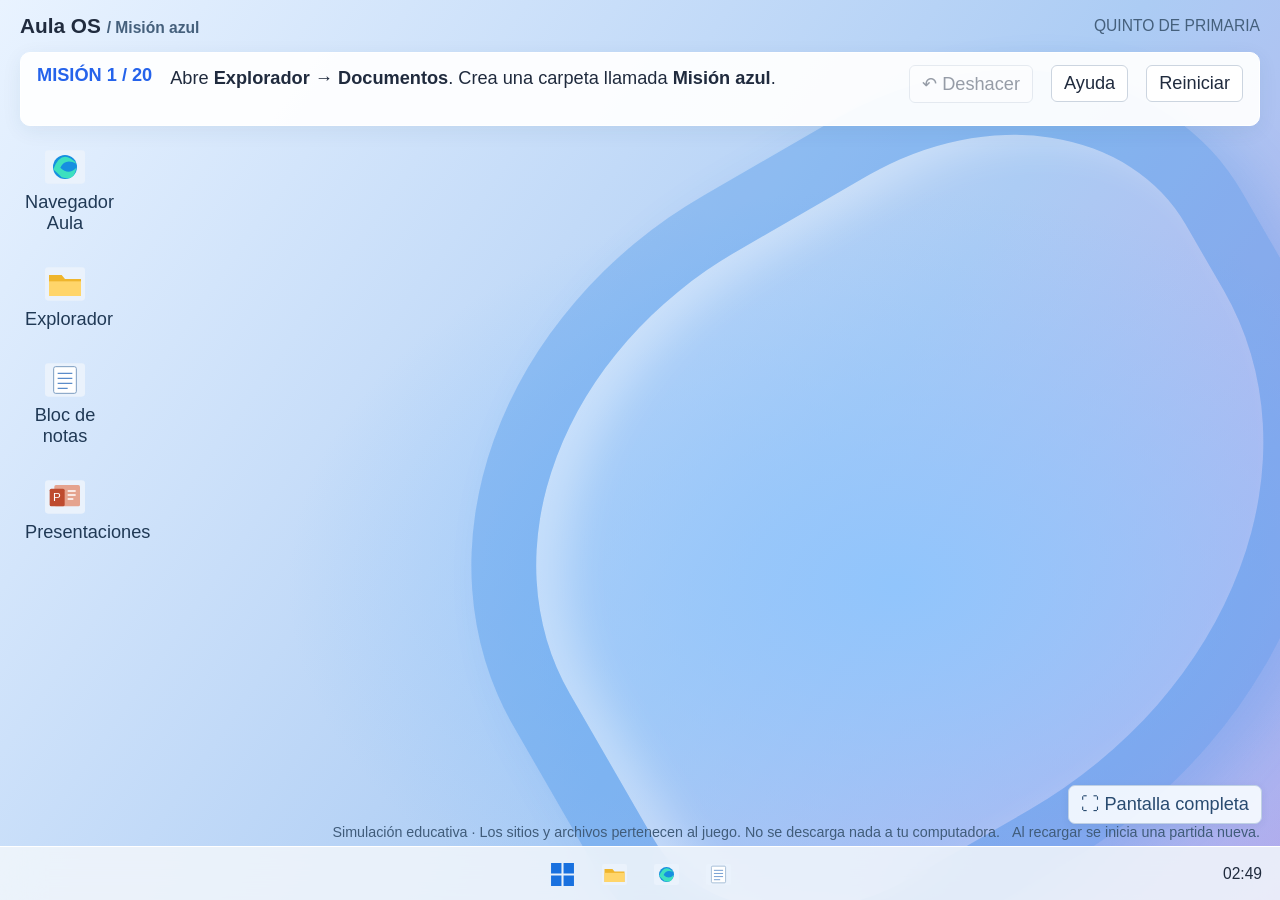
==== index.html @ b6a6a711 "Crear OS5 Misión azul para quinto de primaria" ====
<!doctype html><html lang="es"><meta charset="utf-8"><meta name="viewport" content="width=device-width,initial-scale=1"><title>OS5</title><style>
:root{font-family:Segoe UI,Arial,sans-serif;color:#202b3e;font-size:18.2px}*{box-sizing:border-box}body{margin:0;background:#dfeafb;overflow:hidden}button,input,textarea{font:inherit}button{cursor:pointer;color:inherit;border:1px solid #ccd5e0;border-radius:6px;background:#fff;padding:7px 12px}button:hover{background:#e8f1ff}button:focus-visible,input:focus-visible{outline:2px solid #2563eb}button:disabled{opacity:.45;cursor:default}#wallpaper{position:fixed;inset:0;background:radial-gradient(ellipse at 70% 65%,#91c5fc 0,transparent 48%),linear-gradient(125deg,#e9f3ff,#acccf4 60%,#b4a9eb)}#wallpaper:after{content:'';position:absolute;width:60vw;height:70vh;left:36%;top:15%;border-radius:48% 35% 55% 30%;border:65px solid #1676df44;transform:rotate(-30deg);box-shadow:inset 24px 20px 40px #fff5,20px 25px 50px #317fe033}header{position:fixed;left:20px;top:14px;right:20px;display:flex;align-items:center;justify-content:space-between;z-index:2}header strong{font-size:20.8px}header span{font-size:15.6px;color:#45607c}#mission{position:fixed;top:52px;left:20px;right:20px;background:#fffffff0;border:1px solid #ffffff;border-radius:10px;padding:12px 16px;z-index:10002;box-shadow:0 5px 20px #23426a12;display:flex;gap:18px;align-items:center;min-height:74px}#mission .badge{white-space:nowrap;color:#2563eb;font-weight:700}#instruction{flex:1;line-height:1.5}#mission small{display:block;color:#61748c}#desktop{position:fixed;inset:146px 20px 78px;display:flex;flex-direction:column;gap:12px;align-items:start}.shortcut{width:90px;border:1px solid transparent;background:transparent;text-align:center;padding:8px 4px;color:#203955}.shortcut:hover,.shortcut.sel{background:#ffffff70;border-color:#fff}.shortcut svg{display:block;width:40px;height:40px;margin:0 auto 5px}.window{position:absolute;background:#f6f8fc;border:1px solid #fff9;border-radius:10px;box-shadow:0 16px 60px #18375b44;overflow:hidden;min-width:340px;display:flex;flex-direction:column}.titlebar{height:40px;display:flex;align-items:center;padding-left:14px;background:#eef3fa;user-select:none;cursor:move;touch-action:none}.titlebar strong{flex:1;font-size:16.9px;font-weight:600}.titlebar button{border:0;background:transparent;border-radius:0;height:40px;min-width:42px;padding:0}.titlebar button.close:hover{background:#dc3545;color:white}.content{padding:14px;overflow:auto;flex:1;min-height:0}.toolbar{display:flex;align-items:center;gap:6px;flex-wrap:wrap;padding:9px 12px;border-bottom:1px solid #dce3ed;background:#fff}.path{flex:1;min-width:180px;background:#f6f8fb;border:1px solid #dbe2ed;border-radius:5px;padding:7px;color:#627087}.files{display:grid;grid-template-columns:repeat(auto-fill,minmax(100px,1fr));gap:9px}.file{border:1px solid transparent;background:transparent;text-align:center;min-height:105px;word-break:break-word;font-size:15.6px;padding:8px}.file svg{width:58px;height:58px;display:block;margin:auto auto 6px}.file.sel{background:#dcecff;border-color:#90bdf4}.file.cut{opacity:.5}.empty{color:#748299;margin:30px;text-align:center}.browserline{display:flex;gap:6px;padding:9px;background:white}.browserline input{flex:1;min-width:100px;border:1px solid #ccd8e6;border-radius:20px;padding:8px 14px}.sitehead{border-bottom:1px solid #dce3ed;padding-bottom:15px;margin-bottom:14px}.sitehead h2{margin:2px 0 5px;font-size:28.6px}.sitehead p{margin:0 0 12px;color:#62718a}.search{display:flex;gap:8px}.search input{flex:1;min-width:60px;padding:8px;border:1px solid #ccd8e6;border-radius:6px}.gallery{display:grid;grid-template-columns:repeat(auto-fill,minmax(145px,1fr));gap:12px}.card{background:white;border:1px solid #dde5ee;border-radius:8px;padding:10px;text-align:center}.card svg{width:100%;height:100px;display:block;background:#edf4fa;border-radius:5px}.card h3{font-size:18.2px;margin:9px 0}.card button{font-size:15.6px;width:100%}.notice{font-size:15.6px;color:#6b7e93;margin:12px 0}.homecards{display:flex;gap:12px;margin:25px 0;flex-wrap:wrap}.homecards button{padding:20px;flex:1;text-align:left;line-height:1.7}.homecards b{display:block;font-size:23.4px;color:#2563eb}#taskbar{position:fixed;bottom:0;height:54px;left:0;right:0;background:#f2f6fbdc;backdrop-filter:blur(20px);border-top:1px solid white;display:flex;justify-content:center;align-items:center;gap:8px;z-index:10003}#taskbar button{background:transparent;border:0;width:44px;height:42px;padding:9px}#taskbar svg{width:25px;height:25px}#taskbar button:hover{background:#fff9}#clock{position:absolute;right:18px;font-size:15.6px;text-align:right}#start{position:fixed;bottom:65px;left:50%;transform:translateX(-50%);width:330px;background:#f5f8fff5;padding:24px;border:1px solid white;border-radius:12px;box-shadow:0 15px 60px #16365b44;z-index:10004}#start button{display:block;width:100%;text-align:left;margin-top:10px}#context{position:fixed;z-index:10008;background:#fcfdfff5;border:1px solid #d5dfeb;box-shadow:0 8px 24px #122b4b33;border-radius:8px;padding:5px;min-width:190px}#context button{display:block;border:0;background:transparent;width:100%;text-align:left}#toast{position:fixed;bottom:70px;right:20px;padding:12px 18px;border-radius:9px;background:#14375a;color:white;z-index:10009;max-width:360px;box-shadow:0 8px 24px #0002}#dialog{position:fixed;inset:0;background:#152c4666;display:grid;place-items:center;z-index:10010}#dialog[hidden], [hidden]{display:none!important}.dialogbox{width:min(420px,90vw);background:#fff;border:1px solid #dde7f1;border-radius:10px;padding:22px}.dialogbox h2{font-size:23.4px;margin-top:0}.dialogbox input{width:100%;padding:10px;margin:8px 0 15px;border:1px solid #becddd;border-radius:5px}.actions{display:flex;justify-content:end;gap:8px}.primary{background:#2563eb;color:white;border-color:#2563eb}textarea{width:100%;height:calc(100% - 70px);min-height:140px;resize:none;border:1px solid #d8e1ed;border-radius:6px;padding:12px;background:white}.note-name{width:210px;padding:7px;border:1px solid #ccd8e6;border-radius:5px}.hint{font-size:15.6px;color:#667c92}.preview svg{width:100%;height:250px}footer{position:fixed;bottom:60px;right:20px;font-size:14.3px;color:#405c7a}#mouse{position:fixed;pointer-events:none;z-index:20000;display:none;width:40px;filter:drop-shadow(1px 2px 2px #0005)}body.guide,body.guide *{cursor:none!important}@media(max-width:650px){header span{display:none}#mission{left:8px;right:8px;top:43px;gap:8px;padding:9px;font-size:15.6px}.window{max-width:calc(100vw - 16px)!important;left:8px!important}#desktop{top:155px}#clock{display:none}footer{font-size:13px;right:8px}}

.save-dialog{width:min(680px,94vw);background:#f6f8fc;border:1px solid #e4ebf3;border-radius:10px;box-shadow:0 22px 80px #142b4d66;overflow:hidden}
.save-title{padding:14px 18px;background:#edf2f9;font-weight:600}
.save-main{display:flex;height:min(280px,40vh)}.save-main aside{width:130px;background:#edf2f8;padding:12px;border-right:1px solid #dce4ee}.save-main aside button{border:0;background:transparent;text-align:left;width:100%}
.save-list{flex:1;overflow:auto;align-content:start;padding:14px;background:#fff;grid-template-columns:repeat(auto-fill,minmax(100px,1fr))}
.save-bottom{padding:14px 18px;border-top:1px solid #dce4ee}.save-bottom label{display:flex;align-items:center;gap:14px}.save-name{flex:1;min-width:60px;padding:8px;border:1px solid #b9cadc;border-radius:5px}
#toast{display:flex;align-items:center;gap:10px}.toast-icon{display:inline-flex;flex-shrink:0}.toast-icon svg{width:28px;height:28px}

#start{width:min(530px,94vw);padding:24px 26px 0;background:#f3f7fff2;backdrop-filter:blur(24px);max-height:calc(100vh - 210px);overflow:auto}
.start-brand{display:flex;align-items:center;gap:12px;margin-bottom:22px}.start-logo{display:flex;width:32px;height:32px}.start-logo svg{width:100%;height:100%}.start-brand strong{display:block;font-size:23.4px}.start-brand div>span{font-size:15.6px;color:#687e96}
#start h3{font-size:16.9px;margin:18px 0 10px;font-weight:600}#start h3>span{font-size:14.3px;font-weight:400;color:#74869b;margin-left:10px}
.start-grid{display:grid;grid-template-columns:repeat(4,1fr);gap:5px}
#start .start-grid button{display:flex;flex-direction:column;align-items:center;justify-content:start;gap:8px;margin:0;padding:12px 4px;min-height:87px;border:1px solid transparent;background:transparent;text-align:center;font-size:15.6px;line-height:1.3}
#start .start-grid button:hover{background:#ffffffa0;border-color:#e0e9f6}#start .start-grid svg{width:35px;height:35px;flex-shrink:0}
#startRecent{display:grid;grid-template-columns:1fr 1fr;gap:5px;min-height:60px}#start #startRecent button{display:flex;align-items:center;gap:9px;background:transparent;border:0;margin:0;padding:9px;text-align:left;font-size:15.6px;overflow:hidden}#startRecent svg{width:28px;height:28px;flex-shrink:0}#startRecent span{overflow:hidden;text-overflow:ellipsis;white-space:nowrap}#startRecent p{font-size:15.6px;color:#74869b;grid-column:1/-1;margin:8px 0 16px}
.start-bottom{display:flex;align-items:center;gap:10px;background:#e5edf8b0;margin:18px -26px 0;padding:14px 26px;border-top:1px solid #dbe4f0;font-size:15.6px}.start-avatar{display:grid;place-items:center;width:30px;height:30px;background:#c6daf7;color:#255ba3;border-radius:50%;font-weight:600}#start .start-bottom button{margin:0 0 0 auto;width:34px;height:34px;padding:7px;background:transparent;border:0}#startRestart svg{width:20px;height:20px}
@media(max-width:450px){.start-grid{grid-template-columns:repeat(3,1fr)}}

.ppt-body{padding:0!important;display:flex;flex-direction:column;background:#e9edf3}.ppt-ribbon{display:flex;flex-wrap:wrap;align-items:center;gap:6px;padding:9px 12px;background:#fff;border-top:3px solid #be4b2f;border-bottom:1px solid #d4dce7}.ppt-ribbon b{color:#b34e36;margin-right:10px;font-size:16.9px}.ppt-ribbon button{font-size:15.6px;padding:6px 8px}.ppt-ribbon label{display:flex;align-items:center;gap:4px;font-size:15.6px}.ppt-ribbon input{width:30px;height:25px;border:0;padding:0}.ppt-layout{display:flex;flex:1;min-height:0}.ppt-thumbs{width:135px;flex-shrink:0;border-right:1px solid #cad4e0;padding:10px;overflow:auto}.ppt-thumb{display:flex;align-items:center;gap:5px;width:100%;border:1px solid transparent;background:transparent;padding:4px;margin-bottom:9px;font-size:14.3px}.ppt-thumb.active{border-color:#c45a41;background:#fff5f1}.ppt-thumb>div{width:90px;aspect-ratio:16/9;background:white;border:1px solid #cad4e0;overflow:hidden;padding:5px;text-align:left}.ppt-thumb strong{display:block;font-size:9.1px;overflow:hidden;white-space:nowrap}.ppt-thumb svg{width:23px;height:20px}.ppt-work{flex:1;min-width:0;overflow:auto;padding:18px;display:flex;flex-direction:column;align-items:center;justify-content:center}.ppt-slide{width:100%;max-width:690px;aspect-ratio:16/9;position:relative;flex-shrink:0;box-shadow:0 3px 12px #20334726;overflow:hidden}.ppt-title{position:absolute;left:6%;top:7%;width:88%;height:19%;font-size:clamp(19.5px,2.6vw,36.4px);font-weight:600;border:1px dashed #b3becc;background:transparent;padding:4px;color:#23324b}.ppt-text{position:absolute;left:6%;top:31%;width:42%;height:55%;min-height:0;font-size:20.8px;border:1px dashed #b3becc;background:transparent;padding:6px;border-radius:0}.ppt-images{position:absolute;inset:0;pointer-events:none}.ppt-picture{position:absolute;pointer-events:auto;cursor:move;touch-action:none;border:2px solid transparent}.ppt-picture.picked{border:2px solid #bd553c}.ppt-picture svg{width:100%;height:auto;display:block;pointer-events:none}.ppt-image-tools{display:flex;flex-wrap:wrap;gap:10px;align-items:center;font-size:15.6px;padding-top:12px}.ppt-image-tools label{display:flex;align-items:center;gap:5px}.ppt-image-tools button{font-size:15.6px}.ppt-status{padding:6px 12px;font-size:14.3px;background:#f7f9fc;color:#657b94;border-top:1px solid #d4dce7}.ppt-player{position:fixed;inset:0;background:#101827;z-index:30000;display:flex;flex-direction:column;align-items:center;justify-content:center;padding:25px}.ppt-player-stage{width:min(1100px,95vw);aspect-ratio:16/9;max-height:85vh;position:relative;overflow:hidden;background:white}.ppt-player-stage h2{position:absolute;left:6%;top:7%;width:88%;margin:0;font-size:clamp(26px,3.9vw,57.2px);white-space:pre-wrap}.ppt-player-stage>p{position:absolute;left:6%;top:31%;width:42%;margin:0;font-size:clamp(19.5px,2.6vw,33.8px);white-space:pre-wrap}.ppt-show-image{position:absolute}.ppt-show-image svg{width:100%;height:auto}.ppt-player-controls{display:flex;gap:15px;align-items:center;color:white;margin-top:14px;font-size:16.9px}

.ppt-tabs{display:flex;gap:22px;padding:10px 16px 0;background:#fff;border-top:3px solid #be4b2f;font-size:15.6px;flex-shrink:0}.ppt-tabs span,.ppt-tabs strong{padding:0 0 8px}.ppt-tabs strong{color:#b34e36;border-bottom:3px solid #b34e36}.ppt-ribbon{border-top:0!important}.ppt-ribbon .ppt-new{display:flex;align-items:center;gap:8px;padding:7px 10px;background:#fff8f4;border-color:#e2c6bb}.ppt-new svg{width:34px;height:30px;flex-shrink:0}.ppt-new span{max-width:85px;text-align:left}.ppt-thumbs{cursor:default}
.ppt-tabs button{border:0;border-radius:0;background:transparent;padding:0 0 8px;font-size:15.6px}.ppt-tabs button.active{color:#b34e36;border-bottom:3px solid #b34e36}#sessionStatus{margin-left:8px}
#mission{max-height:28vh;overflow:auto;align-items:start}.titlebar{flex-shrink:0}.window{min-width:min(340px,calc(100vw - 20px))}#desktop{top:var(--workspace-top,150px)}@media(max-width:650px){.window{left:10px!important}}
</style><body><div id="wallpaper"></div><header><strong>Aula OS <span> / Misión azul</span></strong><span>QUINTO DE PRIMARIA</span></header><section id="mission" aria-live="polite"><span class="badge" id="level"></span><div id="instruction"></div><button id="undo" title="Deshacer · Ctrl/Cmd + Z" disabled>↶ Deshacer</button><button id="help">Ayuda</button><button id="reset">Reiniciar</button></section><main id="desktop"></main><div id="windows"></div><section id="start" hidden aria-label="Menú Inicio"><div class="start-brand"><span class="start-logo"></span><div><strong>Aula OS</strong><span>Tu espacio de trabajo</span></div></div><h3>Anclado</h3><div class="start-grid"><button data-app="browser" data-icon="browser"><span>Navegador Aula</span></button><button data-app="files" data-icon="folder"><span>Explorador</span></button><button data-app="note" data-icon="note"><span>Bloc de notas</span></button><button data-app="slides" data-icon="slides"><span>Presentaciones</span></button><button data-app="docs" data-icon="folder"><span>Documentos</span></button><button data-app="pictures" data-icon="picture"><span>Imágenes</span></button><button data-app="downloads" data-icon="download"><span>Descargas</span></button><button data-app="help" data-icon="help"><span>Ayuda</span></button><button id="guideToggle" data-icon="mouse"><span>Mouse guía: apagado</span></button></div><h3>Recomendados <span>Archivos recientes</span></h3><div id="startRecent"></div><div class="start-bottom"><span class="start-avatar" aria-hidden="true">A</span><span>Estudiante</span><button id="startRestart" aria-label="Reiniciar práctica" title="Reiniciar práctica"><svg viewBox="0 0 24 24" fill="none"><path d="M12 3v9M7 6a8 8 0 1 0 10 0" stroke="currentColor" stroke-width="2" stroke-linecap="round"/></svg></button></div></section><nav id="taskbar" aria-label="Barra de tareas"></nav><div id="context" hidden></div><div id="toast" role="status" hidden></div><div id="dialog" hidden></div><footer>Simulación educativa · Los sitios y archivos pertenecen al juego. No se descarga nada a tu computadora. <span id="sessionStatus">Al recargar se inicia una partida nueva.</span></footer><div id="mouse" aria-hidden="true"></div>
<script>
'use strict';
const $=s=>document.querySelector(s), svg=(body,bg='#eaf2fc')=>`<svg viewBox="0 0 120 100" xmlns="http://www.w3.org/2000/svg"><rect width="120" height="100" rx="10" fill="${bg}"/>${body}</svg>`;
const icons={folder:svg('<path d="M12 23h38l10 12h48v51H12Z" fill="#efb52c"/><path d="M12 42h96v44H12Z" fill="#ffd56a"/>'),browser:svg('<circle cx="60" cy="50" r="36" fill="#168fe0"/><path d="M25 57q25-65 70-17-35-18-49 12 25 24 48 0-5 42-44 29Z" fill="#3de0bf"/>'),note:svg('<rect x="26" y="10" width="68" height="80" rx="6" fill="#fff" stroke="#7c9dc1" stroke-width="3"/><path d="M38 30h44M38 45h44M38 60h44M38 75h30" stroke="#5b8cca" stroke-width="4"/>'),start:'<svg viewBox="0 0 24 24"><path d="M1 1h10v10H1Zm12 0h10v10H13ZM1 13h10v10H1Zm12 0h10v10H13Z" fill="#1971df"/></svg>'};
const art=[
['sol','Sol','naturaleza','<circle cx="60" cy="50" r="24" fill="#ffc928"/><path d="M60 10v10M60 80v10M20 50H10M100 50h10M30 20l8 9M90 20l-8 9M30 80l8-9M90 80l-8-9" stroke="#eea20b" stroke-width="5"/>'],
['gato','Gato','naturaleza','<path d="M30 65V22l25 16h10l25-16v43Q60 97 30 65" fill="#8196aa"/><circle cx="47" cy="55" r="4"/><circle cx="74" cy="55" r="4"/><path d="m57 68 5 5 5-5" fill="#f5b4ba"/>'],
['casa','Casa','naturaleza','<path d="M25 44h70v45H25Z" fill="#f8d69b"/><path d="m15 45 45-32 45 32" fill="#ca6557"/><path d="M51 89V59h20v30" fill="#6089a8"/>'],
['flor','Flor','naturaleza','<path d="M60 90V50" stroke="#408767" stroke-width="7"/><g fill="#e58fa7"><circle cx="45" cy="35" r="17"/><circle cx="75" cy="35" r="17"/><circle cx="60" cy="22" r="17"/><circle cx="60" cy="48" r="17"/></g><circle cx="60" cy="35" r="13" fill="#ffdc66"/>'],
['pez','Pez','naturaleza','<path d="m80 50 29-25v50Z" fill="#cc7743"/><ellipse cx="51" cy="50" rx="38" ry="25" fill="#f5b36b"/><circle cx="31" cy="44" r="4" fill="#27374e"/>'],
['estrella','Estrella','espacio','<path d="m60 9 14 27 30 5-22 22 5 29-27-14-27 14 5-29-22-22 30-5Z" fill="#ffd55b" stroke="#caa22c" stroke-width="3"/>'],
['cohete','Cohete','espacio','<path d="m48 71 12 23 12-23" fill="#f0a338"/><path d="M40 70V40Q40 20 60 7q20 13 20 33v30Z" fill="#dbe5f3" stroke="#637b9d" stroke-width="3"/><circle cx="60" cy="39" r="10" fill="#3796d5"/><path d="m40 52-17 30 17-9M80 52l17 30-17-9" fill="#cf655d"/>'],
['planeta','Planeta','espacio','<circle cx="60" cy="50" r="29" fill="#b39ad9"/><ellipse cx="60" cy="50" rx="51" ry="12" fill="none" stroke="#e3b971" stroke-width="8" transform="rotate(-23 60 50)"/>'],
['luna','Luna','espacio','<circle cx="60" cy="50" r="35" fill="#bdc9d8"/><g fill="#91a2b9"><circle cx="43" cy="39" r="9"/><circle cx="72" cy="65" r="11"/><circle cx="76" cy="32" r="6"/></g>'],
['arbol','Árbol','naturaleza','<path d="M54 52h13v42H54Z" fill="#a77c54"/><g fill="#54a17e"><circle cx="60" cy="29" r="23"/><circle cx="40" cy="47" r="22"/><circle cx="80" cy="47" r="22"/></g>']
,
['satelite','Satélite','espacio','<path d="M12 32h27v35H12Zm69 0h27v35H81Z" fill="#4284bd"/><path d="M45 26h30v46H45Z" fill="#bac7da"/><path d="m58 25 18-15M55 74l-8 17" stroke="#536f91" stroke-width="4"/>'],
['astronauta','Astronauta','espacio','<circle cx="60" cy="27" r="21" fill="#e5edf5" stroke="#688bad" stroke-width="3"/><rect x="46" y="18" width="28" height="19" rx="8" fill="#255788"/><path d="M38 50h44v32H38Zm5 32v15m34-15v15M38 55 20 70m62-15 18 15" fill="#e6edf4" stroke="#688bad" stroke-width="9"/>'],
['cometa','Cometa','espacio','<path d="m20 15 72 43-20 25Z" fill="#f5c47d"/><path d="m35 9 58 48-9 13Z" fill="#ef9d67"/><circle cx="86" cy="70" r="19" fill="#8fb6d7"/>'],
['telescopio','Telescopio','espacio','<path d="m20 35 61-22 10 28-61 22Z" fill="#689abf"/><path d="m57 55 0 14-22 25m22-25 22 25" stroke="#506b87" stroke-width="6"/>'],
['galaxia','Galaxia','espacio','<ellipse cx="60" cy="50" rx="48" ry="20" transform="rotate(-25 60 50)" fill="#bcb0df"/><ellipse cx="60" cy="50" rx="35" ry="12" transform="rotate(-25 60 50)" fill="#827abd"/><circle cx="60" cy="50" r="12" fill="#f9df97"/><g fill="#fff"><circle cx="22" cy="18" r="3"/><circle cx="97" cy="79" r="3"/></g>'],
['mariposa','Mariposa','naturaleza','<path d="M56 51Q6 2 12 51q1 34 44 13M64 51q50-49 44 0-1 34-44 13" fill="#c193d8"/><path d="M60 34v47m0-47L50 20m10 14 10-14" stroke="#5b5877" stroke-width="5"/>'],
['tortuga','Tortuga','naturaleza','<ellipse cx="58" cy="55" rx="34" ry="26" fill="#5c9673"/><circle cx="101" cy="53" r="13" fill="#92b779"/><path d="m35 75-9 13m53-13 9 13M35 35l-9-13m53 13 9-13" stroke="#92b779" stroke-width="9"/><path d="m58 34 17 21-17 21-17-21Z" fill="#a5bc79"/>'],
['montana','Montaña','naturaleza','<path d="m10 88 39-70 23 38 13-18 29 50Z" fill="#728e9c"/><path d="m49 18-16 29 16-8 13 9Z" fill="#f3f7fa"/><path d="M8 89h105" stroke="#80a888" stroke-width="6"/>'],
['oceano','Océano','naturaleza','<path d="M0 40q15-12 30 0t30 0 30 0 30 0v60H0Z" fill="#5fa4c8"/><path d="M0 62q15-12 30 0t30 0 30 0 30 0M0 83q15-12 30 0t30 0 30 0 30 0" fill="none" stroke="#b9e1eb" stroke-width="5"/>'],
['volcan','Volcán','naturaleza','<path d="m13 90 33-59h28l34 59Z" fill="#a17c71"/><path d="m46 31 14 17 14-17" fill="#ea8257"/><path d="M53 26q-19-19-3-21t18 11 17 5" fill="none" stroke="#b4bcc5" stroke-width="10"/>']
].map(([id,name,site,body])=>({id,name,site,svg:svg(body)}));
let seq=0,fs=[],clip=null,selected=null,selectedParent=null,stage=0,tick=0,startTick=0,events=[],winZ=10,guide=false;
const SESSION_KEY='aula-os5-session-v1';
let undoStack=[],draftSlides=null,ready=false;
function snapshot(){return JSON.parse(JSON.stringify({seq,fs,stage,tick,startTick,events,draftSlides}));}
function checkpoint(){if(!ready)return;undoStack.push(snapshot());if(undoStack.length>25)undoStack.shift();updateUndo();}
function updateUndo(){const b=$('#undo');if(b)b.disabled=!undoStack.length;}
function persist(){const label=$('#sessionStatus');if(label)label.textContent='Al recargar se inicia una partida nueva.';}
function restore(data){seq=data.seq||0;fs=data.fs;stage=Math.max(0,Math.min(missions.length,data.stage||0));tick=data.tick||0;startTick=data.startTick||0;events=data.events||[];draftSlides=data.draftSlides||null;clip=null;selected=null;}
function undoFiles(){if(!undoStack.length)return;restore(undoStack.pop());$('#dialog').hidden=true;$('#context').hidden=true;refreshFiles();renderMission();updateUndo();persist();notify('Último cambio de archivos deshecho. El progreso también se ajustó.');}
const byId=id=>fs.find(x=>x.id===id),children=id=>fs.filter(x=>x.parent===id),assets=id=>art.find(x=>x.id===id);
function add(name,type,parent,extra={}){checkpoint();let f={id:'f'+(++seq),name,type,parent,...extra};fs.push(f);return f}
function path(id){if(id==='root')return 'Escritorio';let f=byId(id);return f?path(f.parent)+' / '+f.name:'Este equipo'}
function notify(msg){const toast=$('#toast');toast.replaceChildren();const mark=document.createElement('span');mark.className='toast-icon';mark.setAttribute('aria-hidden','true');const isFolder=/carpeta|guardad|pegad|movido|copiad|cortad/i.test(msg);mark.innerHTML=isFolder?icons.folder:'<svg viewBox="0 0 24 24" fill="none" xmlns="http://www.w3.org/2000/svg"><circle cx="12" cy="12" r="9" stroke="currentColor" stroke-width="2"/><path d="m7 12 3 3 7-7" stroke="currentColor" stroke-width="2" stroke-linecap="round" stroke-linejoin="round"/></svg>';const text=document.createElement('span');text.textContent=msg;toast.append(mark,text);$('#toast').hidden=false;clearTimeout(notify.timer);notify.timer=setTimeout(()=>$('#toast').hidden=true,3800)}
function record(type,data={}){events.push({type,...data,tick:++tick});check();persist()}
const since=(type,p=()=>true)=>events.some(e=>e.type===type&&p(e));
const project=()=>children('docs').find(x=>x.type==='folder'&&normalize(x.name)==='proyecto espacial');
const requiredImages=['cohete','planeta','luna','estrella','satelite','arbol','flor','pez','mariposa','tortuga'];
const normalize=s=>String(s).normalize('NFD').replace(/[\u0300-\u036f]/g,'').toLowerCase().trim().replace(/\s+/g,' ');
const searchImages=(site,q)=>art.filter(x=>normalize(q)&&x.site===site&&normalize(x.name).includes(normalize(q)));
const savedRequired=()=>requiredImages.filter(id=>children('pictures').some(x=>x.art===id));
const folderNamed=(parent,name)=>children(parent).find(f=>f.type==='folder'&&normalize(f.name)===normalize(name));
const hasImage=(parent,id)=>children(parent).some(f=>f.type==='image'&&f.art===id);
const noteNamed=name=>children('docs').find(f=>f.type==='text'&&normalize(f.name)===normalize(name));
const deckNamed=name=>children('docs').find(f=>f.type==='slides'&&normalize(f.name)===normalize(name));
const spaceIds=['planeta','luna','satelite'],natureIds=['arbol','mariposa','tortuga'];
const expedition=()=>folderNamed('docs','Misión azul');
const subfolder=name=>expedition()?folderNamed(expedition().id,name):null;
const slideTitle=name=>draftSlides?.find(s=>normalize(s.title)===normalize(name));
const wordCount=text=>String(text||'').trim().split(/\s+/).filter(Boolean).length;
const finalDeck=()=>deckNamed('Misión azul.aula');
const orderedTitles=['Nuestro planeta','Tierra','Cielo','Comparación','Fuentes'];
const facts={
 arbol:{title:'Árbol',text:'Un árbol es un ser vivo. Sus raíces absorben agua y lo sujetan al suelo. Las hojas captan luz para producir su alimento.'},
 mariposa:{title:'Mariposa',text:'La mariposa es un insecto. A lo largo de su vida pasa por las etapas de huevo, oruga, crisálida y adulto.'},
 tortuga:{title:'Tortuga',text:'Las tortugas son reptiles y tienen caparazón. Algunas especies viven en tierra y otras pasan gran parte de su vida en el agua.'},
 planeta:{title:'Planeta',text:'La Tierra es un planeta que gira alrededor del Sol. En su superficie hay agua, suelo y muchos seres vivos.'},
 luna:{title:'Luna',text:'La Luna es el satélite natural de la Tierra. No produce luz propia: vemos la luz del Sol que refleja su superficie.'},
 satelite:{title:'Satélite',text:'Un satélite artificial es una máquina construida por personas y puesta en órbita. Algunos satélites toman imágenes de la Tierra y ayudan a observar el tiempo.'}
};
function readFact(img){const w=openWindow('Ficha · '+img.name,450,300);const title=document.createElement('h2');title.textContent=facts[img.id]?.title||img.name;const image=document.createElement('div');image.innerHTML=img.svg;image.style.cssText='width:110px;float:right;margin:0 0 10px 15px';const text=document.createElement('p');text.textContent=facts[img.id]?.text||'Observa la imagen y describe sus detalles.';text.style.lineHeight='1.6';w.body.append(title,image,text);record('read-fact',{art:img.id,site:img.site});}
const missions=[
{txt:'Abre <b>Explorador → Documentos</b>. Crea una carpeta llamada <b>Misión azul</b>.',test:()=>!!expedition()},
{txt:'En <b>Documentos → Misión azul</b>, crea dos subcarpetas: <b>Tierra</b> y <b>Cielo</b>.',test:()=>!!subfolder('Tierra')&&!!subfolder('Cielo')},
{txt:'Abre el <b>Navegador Aula del escritorio</b>. Entra a <b>aula.test/naturaleza</b>. Busca <b>Árbol, Mariposa y Tortuga</b>. Guarda cada una con <b>clic derecho → Guardar imagen como… → Imágenes → Guardar</b>.',test:()=>natureIds.every(id=>hasImage('pictures',id)),count:()=>natureIds.filter(id=>!hasImage('pictures',id)).map(id=>assets(id).name)},
{txt:'En <b>Navegador Aula</b>, entra a <b>aula.test/espacio</b>. Busca y guarda <b>Planeta, Luna y Satélite</b> en <b>Imágenes</b>.',test:()=>spaceIds.every(id=>hasImage('pictures',id)),count:()=>spaceIds.filter(id=>!hasImage('pictures',id)).map(id=>assets(id).name)},
{txt:'En <b>Explorador → Imágenes</b>, <b>copia</b> Árbol, Mariposa y Tortuga, uno por uno, a <b>Documentos → Misión azul → Tierra</b>. Conserva los originales.',test:()=>!!subfolder('Tierra')&&natureIds.every(id=>hasImage(subfolder('Tierra').id,id)&&hasImage('pictures',id))},
{txt:'En <b>Explorador → Imágenes</b>, <b>corta</b> Planeta, Luna y Satélite y pégalos en <b>Documentos → Misión azul → Cielo</b>. Ya no deben quedar en Imágenes.',test:()=>!!subfolder('Cielo')&&spaceIds.every(id=>hasImage(subfolder('Cielo').id,id)&&!hasImage('pictures',id))},
{txt:'Con <b>clic derecho → Renombrar</b>, cambia <b>Árbol.svg</b> de Tierra a <b>01-Árbol.svg</b>, y <b>Luna.svg</b> de Cielo a <b>02-Luna.svg</b>.',test:()=>!!subfolder('Tierra')&&!!subfolder('Cielo')&&children(subfolder('Tierra').id).some(f=>f.art==='arbol'&&normalize(f.name)==='01-arbol.svg')&&children(subfolder('Cielo').id).some(f=>f.art==='luna'&&normalize(f.name)==='02-luna.svg')},
{txt:'Vuelve al <b>Navegador Aula</b>. Busca <b>Árbol</b> en Naturaleza y pulsa <b>Leer ficha</b>. Después busca <b>Luna</b> en Espacio y lee su ficha.',test:()=>['arbol','luna'].every(id=>since('read-fact',e=>e.art===id))},
{txt:'En el <b>Bloc</b>, escribe tus hallazgos con <b>20 palabras como mínimo</b>. Incluye las palabras <b>árbol</b> y <b>luna</b>. Guarda en Documentos como <b>Hallazgos.txt</b>.',test:()=>!!noteNamed('Hallazgos.txt')&&wordCount(noteNamed('Hallazgos.txt').text)>=20&&['arbol','luna'].every(t=>normalize(noteNamed('Hallazgos.txt').text).includes(t))},
{txt:'Abre <b>Presentaciones</b>. Crea cinco diapositivas: <b>Nuestro planeta, Tierra, Cielo, Comparación y Fuentes</b>. Escribe tu nombre en el texto de la portada.',test:()=>draftSlides?.length===5&&orderedTitles.every(t=>!!slideTitle(t))&&!!slideTitle('Nuestro planeta')?.text.trim()},
{txt:'Selecciona la diapositiva <b>Tierra → Insertar imagen</b>. En <b>Documentos → Misión azul → Tierra</b>, inserta <b>01-Árbol.svg</b> y <b>Mariposa.svg</b>.',test:()=>!!slideTitle('Tierra')&&['arbol','mariposa'].every(id=>slideTitle('Tierra').images.some(i=>i.art===id))},
{txt:'Selecciona <b>Cielo → Insertar imagen</b>. Desde <b>Documentos → Misión azul → Cielo</b>, inserta <b>Planeta.svg</b> y <b>02-Luna.svg</b>.',test:()=>!!slideTitle('Cielo')&&['planeta','luna'].every(id=>slideTitle('Cielo').images.some(i=>i.art===id))},
{txt:'En <b>Tierra</b> y <b>Cielo</b>, explica lo aprendido con <b>12 palabras como mínimo en cada una</b>. En <b>Comparación</b>, escribe al menos <b>15 palabras</b> sobre una diferencia entre el árbol y la Luna.',test:()=>['Tierra','Cielo'].every(t=>!!slideTitle(t)&&wordCount(slideTitle(t).text)>=12)&&!!slideTitle('Comparación')&&wordCount(slideTitle('Comparación').text)>=15},
{txt:'En la diapositiva <b>Fuentes</b>, escribe <b>aula.test/naturaleza</b> y <b>aula.test/espacio</b>, una dirección por línea.',test:()=>!!slideTitle('Fuentes')&&['aula.test/naturaleza','aula.test/espacio'].every(url=>normalize(slideTitle('Fuentes').text).includes(url))},
{txt:'En Tierra y Cielo, cambia el tamaño de <b>cada imagen con Ancho</b> y arrástrala a otra posición. Después elige un <b>Fondo distinto del blanco</b> para las cinco diapositivas.',test:()=>draftSlides?.length===5&&draftSlides.every(s=>s.bg!=='#ffffff')&&['Tierra','Cielo'].every(t=>!!slideTitle(t)&&slideTitle(t).images.length>=2&&slideTitle(t).images.every(i=>i.width!==28&&(i.x!==55||i.y!==35)))},
{txt:'Practica <b>clic derecho en una miniatura → Duplicar diapositiva</b>. Después elimina solo la copia con <b>Eliminar diapositiva</b>. Deben quedar cinco.',test:()=>since('ppt-duplicate')&&since('ppt-delete')&&draftSlides?.length===5},
{txt:'Con <b>clic derecho → Mover arriba / abajo</b>, deja el orden: <b>Nuestro planeta, Tierra, Cielo, Comparación, Fuentes</b>. Mueve al menos una y devuélvela si ya estaban ordenadas.',test:()=>since('ppt-reorder')&&draftSlides?.length===5&&draftSlides.every((s,i)=>normalize(s.title)===normalize(orderedTitles[i]))},
{txt:'En <b>Presentaciones → Guardar como…</b>, escribe <b>Misión azul.aula</b>. Pulsa Guardar: el archivo quedará en Documentos.',test:()=>!!finalDeck()&&finalDeck().slides.length===5&&orderedTitles.every(t=>finalDeck().slides.some(s=>normalize(s.title)===normalize(t)))},
{txt:'Cierra el editor con la <b>X</b>. En <b>Explorador → Documentos</b>, abre <b>Misión azul.aula</b> con doble clic.',test:()=>since('ppt-reopen',e=>normalize(e.name)==='mision azul.aula')},
{txt:'En la presentación que abriste, pulsa <b>Presentar ▷</b>. Revisa las cinco diapositivas con Siguiente. Pulsa <b>Escape</b> para salir.',test:()=>events.some(open=>open.type==='ppt-reopen'&&normalize(open.name)==='mision azul.aula'&&events.some(show=>show.type==='ppt-show'&&show.tick>open.tick&&show.slides.length===5&&normalize(show.slides[0].title)==='nuestro planeta'))}
];

function check(){let advanced=false;while(stage<missions.length&&missions[stage].test()){stage++;startTick=tick;advanced=true;}if(advanced)notify(stage===missions.length?'¡Excelente! Completaste tu proyecto.':'¡Bien hecho! Continúa con la siguiente misión.');renderMission();}
function renderMission(){$('#level').textContent=stage<missions.length?'MISIÓN '+(stage+1)+' / '+missions.length:'COMPLETADO';$('#instruction').innerHTML=stage<missions.length?missions[stage].txt+(missions[stage].count?'<small>Faltan: '+(missions[stage].count().join(', ')||'ninguna')+'</small>':''):'<b>¡Proyecto terminado!</b> Ya puedes practicar este recorrido en los programas reales con tu profesor.';}

function dialog(title,initial,callback,confirmOnly=false){const d=$('#dialog');d.hidden=false;d.innerHTML='<form class="dialogbox"><h2></h2><input aria-label="Nombre" autocomplete="off"><div class="actions"><button type="button">Cancelar</button><button class="primary">'+(confirmOnly?'Confirmar':'Guardar')+'</button></div></form>';d.querySelector('h2').textContent=title;const input=d.querySelector('input');input.value=initial;input.hidden=confirmOnly;d.querySelector('button').onclick=()=>d.hidden=true;d.querySelector('form').onsubmit=e=>{e.preventDefault();const val=input.value.trim();if(!confirmOnly&&!val)return;d.hidden=true;callback(val)};if(confirmOnly)d.querySelector('.primary').focus();else{input.focus();input.select()}}
function menu(e,items){e.preventDefault();e.stopPropagation();const m=$('#context');m.innerHTML='';for(let [text,fn,disabled] of items){const b=document.createElement('button');b.textContent=text;b.disabled=!!disabled;b.onclick=()=>{m.hidden=true;fn()};m.append(b)}m.hidden=false;m.style.left=Math.min(e.clientX,innerWidth-215)+'px';m.style.top=Math.max(130,Math.min(e.clientY,innerHeight-m.offsetHeight-65))+'px';m.querySelector('button:not(:disabled)')?.focus()}
function workspaceTop(){return Math.ceil(document.querySelector('#mission').getBoundingClientRect().bottom)+12;}
function fitWindows(){const top=workspaceTop(),bottom=innerHeight-70;document.documentElement.style.setProperty('--workspace-top',top+'px');document.querySelectorAll('.window').forEach(el=>{el.style.maxHeight=Math.max(100,bottom-top)+'px';el.style.height=Math.min(parseFloat(el.style.height)||440,Math.max(100,bottom-top))+'px';el.style.top=Math.max(top,Math.min(parseFloat(el.style.top)||top,bottom-el.offsetHeight))+'px';el.style.left=Math.max(8,Math.min(parseFloat(el.style.left)||8,innerWidth-el.offsetWidth-8))+'px';});}
function openWindow(title,w=660,h=440){const el=document.createElement('section');el.className='window';const top=workspaceTop();el.style.cssText=`width:${Math.min(w,innerWidth-20)}px;height:${Math.max(100,Math.min(h,innerHeight-top-70))}px;left:${Math.max(10,(innerWidth-Math.min(w,innerWidth-20))/2)}px;top:${top}px;z-index:${++winZ}`;el.innerHTML='<div class="titlebar"><strong></strong><button title="Minimizar" aria-label="Minimizar">−</button><button class="close" title="Cerrar" aria-label="Cerrar">×</button></div><div class="content"></div>';el.querySelector('strong').textContent=title;$('#windows').append(el);el.onpointerdown=()=>el.style.zIndex=++winZ;el.querySelector('.close').onclick=()=>el.remove();el.querySelector('button').onclick=()=>el.remove();const bar=el.querySelector('.titlebar');let drag=null;bar.onpointerdown=e=>{if(e.target.closest('button'))return;drag={x:e.clientX-el.offsetLeft,y:e.clientY-el.offsetTop};bar.setPointerCapture(e.pointerId)};bar.onpointermove=e=>{if(drag){el.style.left=Math.max(8,Math.min(innerWidth-el.offsetWidth-8,e.clientX-drag.x))+'px';el.style.top=Math.max(workspaceTop(),Math.min(innerHeight-el.offsetHeight-70,e.clientY-drag.y))+'px'}};bar.onpointerup=bar.onpointercancel=()=>drag=null;return {el,body:el.querySelector('.content')}}

function copy(f,cut=false){clip={id:f.id,cut};notify((cut?'Cortado: ':'Copiado: ')+f.name);refreshFiles()}
function paste(parent){if(!clip)return notify('Selecciona y copia un archivo primero.');const f=clip.art?{name:clip.name,type:'image',art:clip.art,parent:null}:byId(clip.id);if(!f)return; if(f.type==='folder')return notify('En esta práctica copia solamente imágenes y notas.');if(f.parent===parent)return notify('El archivo ya está en esta carpeta.');if(children(parent).some(x=>x.name===f.name))return notify('Ya existe un archivo con ese nombre. No se cuenta otra vez.');const moved=clip.cut;if(moved){checkpoint();f.parent=parent;clip=null}else add(f.name,f.type,parent,{art:f.art,text:f.text,slides:f.slides?JSON.parse(JSON.stringify(f.slides)):undefined});record(moved?'move':'paste',{parent,art:f.art,name:f.name});refreshFiles();notify(moved?'Archivo movido.':'Archivo pegado.')}
function rename(f){dialog('Renombrar archivo',f.name,name=>{if(children(f.parent).some(x=>x.id!==f.id&&x.name===name))return notify('Ese nombre ya existe.');checkpoint();f.name=name;record('rename',{name,parent:f.parent,art:f.art});refreshFiles()})}
function refreshFiles(){document.querySelectorAll('.window[data-folder]').forEach(el=>el._render?.())}
function explorer(initial='root'){let current=initial;record('folder',{id:current});const w=openWindow('Explorador de archivos',700,470);w.el.dataset.folder=current;function draw(){if(current!=='root'&&!byId(current))current='root';w.el.dataset.folder=current;w.body.innerHTML='';const bar=document.createElement('div');bar.className='toolbar';bar.innerHTML='<button>←</button><span class="path"></span><button>Nueva carpeta</button><button>Pegar</button>';bar.querySelector('.path').textContent=path(current);bar.children[0].disabled=current==='root';bar.children[0].onclick=()=>{current=byId(current)?.parent||'root';draw()};bar.children[2].onclick=()=>dialog('Nueva carpeta','',name=>{if(children(current).some(x=>x.name===name))return notify('Ese nombre ya existe.');add(name,'folder',current);record('create',{name,parent:current});if(normalize(name)==='proyecto espacial'&&current!=='docs')notify('La carpeta debe estar dentro de Documentos. Abre Documentos y créala ahí.');draw()});bar.children[3].disabled=!clip;bar.children[3].onclick=()=>paste(current);w.body.append(bar);const list=document.createElement('div');list.className='files';list.style.marginTop='12px';for(const f of children(current)){const b=document.createElement('button');b.className='file'+(selected===f.id?' sel':'')+(clip?.cut&&clip.id===f.id?' cut':'');b.innerHTML=f.type==='folder'?icons.folder:f.type==='image'?assets(f.art).svg:f.type==='slides'?icons.slides:icons.note;const label=document.createElement('span');label.textContent=f.name;b.append(label);b.onclick=()=>{selected=f.id;selectedParent=current;document.querySelectorAll('.file.sel').forEach(x=>x.classList.remove('sel'));b.classList.add('sel')};b.ondblclick=()=>{if(f.type==='folder'){current=f.id;selected=null;record('folder',{id:current});draw()}else if(f.type==='image')view(f);else if(f.type==='slides')presentation(f);else note(f)};b.oncontextmenu=e=>{selected=f.id;selectedParent=current;menu(e,[['Abrir',()=>f.type==='folder'?(current=f.id,draw()):f.type==='image'?view(f):f.type==='slides'?presentation(f):note(f)],['Copiar',()=>copy(f),f.type==='folder'],['Cortar',()=>copy(f,true),f.type==='folder'],['Renombrar',()=>rename(f),['docs','pictures','downloads'].includes(f.id)]])};list.append(b)}if(!list.children.length)list.innerHTML='<p class="empty">Esta carpeta está vacía.</p>';w.body.append(list);w.body.oncontextmenu=e=>{if(e.target.closest('.file'))return;menu(e,[['Pegar',()=>paste(current),!clip]])};}w.el._render=draw;draw();return w}
function view(f){const w=openWindow(f.name,440,350);w.body.classList.add('preview');w.body.innerHTML=assets(f.art).svg;record('view',{name:f.name,parent:f.parent,art:f.art})}
function saveImageTo(img,parent,name){
  name=name.trim();if(!name)return notify('Escribe el nombre del archivo.');
  if(!name.toLowerCase().endsWith('.svg'))name+='.svg';
  if(children(parent).some(x=>x.name===name||x.art===img.id)){notify('Esta imagen ya está en esa carpeta.');return false;}
  add(name,'image',parent,{art:img.id});record('download',{art:img.id,site:img.site,parent});refreshFiles();
  notify(parent==='pictures'?'Imagen guardada en Imágenes.':'Imagen guardada. La misión pide Imágenes.');return true;
}
function download(img){
  const overlay=$('#dialog');overlay.hidden=false;
  overlay.innerHTML='<form class="save-dialog" role="dialog" aria-modal="true" aria-label="Guardar imagen como"><div class="save-title">Guardar imagen como…</div><div class="toolbar"><button type="button" class="save-back" aria-label="Subir a carpeta anterior">↑</button><span class="path"></span></div><div class="save-main"><aside><button type="button" class="save-home">Escritorio</button></aside><div class="save-list files" aria-label="Carpetas y archivos"></div></div><div class="save-bottom"><label>Nombre del archivo<input aria-label="Nombre del archivo" class="save-name"></label><p class="hint">Tipo: imagen SVG · Abre las carpetas con doble clic y después pulsa Guardar.</p><div class="actions"><button type="button" class="save-cancel">Cancelar</button><button class="primary">Guardar</button></div></div></form>';
  let folder='root';const name=overlay.querySelector('.save-name');name.value=img.name+'.svg';
  const list=overlay.querySelector('.save-list');
  function draw(){
    overlay.querySelector('.path').textContent=path(folder);
    overlay.querySelector('.save-back').disabled=folder==='root';list.innerHTML='';
    for(const file of children(folder)){
      const entry=document.createElement('button');entry.type='button';entry.className='file';
      entry.innerHTML=file.type==='folder'?icons.folder:file.type==='image'?assets(file.art).svg:icons.note;
      const label=document.createElement('span');label.textContent=file.name;entry.append(label);
      entry.setAttribute('aria-label',file.name+(file.type==='folder'?' · carpeta, doble clic para abrir':''));
      entry.onclick=()=>{list.querySelectorAll('.sel').forEach(x=>x.classList.remove('sel'));entry.classList.add('sel');};
      function open(){if(file.type==='folder'){folder=file.id;draw();}else{name.value=file.name;}}
      entry.ondblclick=open;entry.onkeydown=e=>{if(e.key==='Enter'){e.preventDefault();open();}};
      list.append(entry);
    }
    if(!list.children.length)list.innerHTML='<p class="empty">Esta carpeta está vacía.</p>';
  }
  overlay.querySelector('.save-back').onclick=()=>{folder=byId(folder)?.parent||'root';draw();};
  overlay.querySelector('.save-home').onclick=()=>{folder='root';draw();};
  overlay.querySelector('.save-cancel').onclick=()=>overlay.hidden=true;
  overlay.querySelector('form').onsubmit=e=>{e.preventDefault();if(saveImageTo(img,folder,name.value))overlay.hidden=true;};
  draw();overlay.querySelector('.save-home').focus();
}

function browser(){const w=openWindow('Navegador Aula · simulación',780,520);record('browser');w.body.style.padding='0';const line=document.createElement('form');line.className='browserline';line.innerHTML='<button type="button" title="Inicio">⌂</button><input aria-label="Dirección del sitio" placeholder="Escribe aula.test/espacio"><button>Ir</button>';const page=document.createElement('div');page.style.padding='18px';w.body.append(line,page);let site='inicio';function navigate(url,typed=false){url=url.trim().toLowerCase().replace(/^https?:\/\//,'').replace(/\/$/,'');if(!['aula.test','aula.test/espacio','aula.test/naturaleza'].includes(url)){page.innerHTML='<h2>Sitio no encontrado</h2><p>Usa aula.test/espacio o aula.test/naturaleza. Son sitios de práctica, no sitios reales.</p>';return}site=url.split('/')[1]||'inicio';line.querySelector('input').value=url;if(typed)record('navigate',{url});paint()}function paint(q=''){page.innerHTML='';if(site==='inicio'){page.innerHTML='<h2>Biblioteca Aula</h2><p>Dos sitios de práctica para aprender a navegar y guardar imágenes.</p><div class="homecards"><button><b>Espacio</b>aula.test/espacio</button><button><b>Naturaleza</b>aula.test/naturaleza</button></div><p class="notice">Simulación: los sitios no pertenecen a Internet.</p>';const bs=page.querySelectorAll('.homecards button');bs[0].onclick=()=>navigate('aula.test/espacio');bs[1].onclick=()=>navigate('aula.test/naturaleza');return}const head=document.createElement('div');head.className='sitehead';head.innerHTML='<h2></h2><p>Explora la colección y guarda imágenes para tu proyecto.</p><form class="search"><input aria-label="Buscar imagen" placeholder="Buscar imagen"><button>Buscar</button><button type="button">Limpiar</button></form>';head.querySelector('h2').textContent=site==='espacio'?'Observatorio · Espacio':'Archivo · Naturaleza';const input=head.querySelector('input');input.value=q;head.querySelector('form').onsubmit=e=>{e.preventDefault();const search=normalize(input.value.trim());record('search',{site,q:search});paint(search)};head.querySelector('button[type=button]').onclick=()=>paint();page.append(head);const grid=document.createElement('div');grid.className='gallery';for(const img of searchImages(site,q)){const card=document.createElement('article');card.className='card';card.innerHTML=img.svg+'<h3>'+img.name+'</h3><button>Guardar imagen</button>';card.querySelector('button').textContent='Ver imagen';card.querySelector('button').onclick=()=>{const preview=openWindow(img.name,440,350);preview.body.classList.add('preview');preview.body.innerHTML=img.svg+'<p class="hint">Botón derecho sobre la imagen → Guardar imagen como…</p>';preview.body.querySelector('svg').oncontextmenu=e=>menu(e,[['Guardar imagen como…',()=>download(img)],['Copiar imagen',()=>{clip={art:img.id,name:img.name+'.svg',cut:false};notify('Imagen copiada. Usa Pegar en una carpeta.');refreshFiles();}]])};if(facts[img.id]){const read=document.createElement('button');read.textContent='Leer ficha';read.style.marginTop='6px';read.onclick=()=>readFact(img);card.append(read);}card.oncontextmenu=e=>menu(e,[['Guardar imagen como…',()=>download(img)],['Copiar imagen',()=>{clip={art:img.id,name:img.name+'.svg',cut:false};notify('Imagen copiada. Abre una carpeta y elige Pegar.');refreshFiles();}],['Abrir imagen',()=>view({name:img.name+'.svg',art:img.id,parent:null})]]);grid.append(card)}if(!grid.children.length){
 if(normalize(q)){
  const other=art.find(x=>normalize(x.name).includes(normalize(q)));
  const message=document.createElement('p');
  message.textContent=other?other.name+' está en el sitio '+(other.site==='naturaleza'?'Naturaleza':'Espacio')+'.':'No hay resultados. Revisa el nombre de la imagen.';
  grid.append(message);
  if(other){const go=document.createElement('button');go.textContent='Ir a '+(other.site==='naturaleza'?'Naturaleza':'Espacio')+' y buscar '+other.name;go.onclick=()=>{navigate('aula.test/'+other.site,true);record('search',{site:other.site,q:normalize(q)});paint(q);};grid.append(go);}
 }else grid.innerHTML='<p class="empty">Escribe el nombre de la imagen y pulsa Buscar para ver los resultados.</p>';
}page.append(grid);const caption=document.createElement('p');caption.className='notice';caption.textContent='Botón derecho → Guardar imagen como… → Escritorio / Imágenes.';page.append(caption)}line.onsubmit=e=>{e.preventDefault();navigate(line.querySelector('input').value,true)};line.querySelector('button').onclick=()=>navigate('aula.test');paint()}
function note(file){const w=openWindow('Bloc de notas',560,390);w.body.innerHTML='<div class="toolbar"><input class="note-name" aria-label="Nombre del archivo" value="Hallazgos.txt"><button>Guardar en Documentos</button></div><textarea aria-label="Texto de la nota" placeholder="Escribe aquí..."></textarea><p class="hint">El archivo se guarda dentro del juego.</p>';const input=w.body.querySelector('input'),area=w.body.querySelector('textarea');if(file){input.value=file.name;area.value=file.text||''}w.body.querySelector('button').onclick=()=>{let name=input.value.trim();if(!name||!area.value.trim())return notify('Escribe un nombre y un texto.');if(!name.endsWith('.txt'))name+='.txt';const old=children('docs').find(x=>x.name===name);if(old&&old.type!=='text')return notify('Ese nombre ya pertenece a otro archivo.');if(old){checkpoint();old.text=area.value;}else add(name,'text','docs',{text:area.value});record('save',{name,text:area.value});refreshFiles();notify('Nota guardada en Documentos.')}}
function help(){const w=openWindow('Ayuda rápida',530,400);w.body.innerHTML='<h3>Mouse</h3><p>Un clic selecciona. Dos clics rápidos abren carpetas y archivos.</p><p>Botón derecho muestra Copiar, Cortar y Renombrar. En Mac: Ctrl + clic o clic con dos dedos.</p><h3>Archivos</h3><p>Copiar conserva el original. Cortar lo mueve cuando lo pegas. Entra a la carpeta de destino y pulsa Pegar.</p><p>Ctrl/Cmd + C, X y V funcionan en el Explorador. Escape cierra menús y cuadros de nombre.</p><h3>Deshacer y progreso</h3><p>Deshacer revierte el último cambio en archivos. En Presentaciones usa su botón Deshacer. Ctrl/Cmd + Z también funciona; al escribir conserva el deshacer de texto.</p><p>Al recargar o pulsar Reiniciar se vuelve a la misión 1 y se limpian los archivos del juego.</p><h3>Navegación</h3><p>Escribe la dirección solicitada en el navegador del juego y pulsa Enter. El buscador sirve para encontrar imágenes dentro del sitio.</p><p>La misión actual siempre aparece arriba. Se avanza una por una; una acción de una misión futura debe repetirse cuando llegue su turno.</p>'}
icons.slides=svg('<rect x="28" y="14" width="77" height="64" rx="5" fill="#e5a38e"/><rect x="14" y="25" width="45" height="53" rx="5" fill="#be4b2f"/><text x="36" y="62" text-anchor="middle" fill="white" font-family="Arial" font-size="35">P</text><path d="M68 32h24M68 44h24M68 56h17" stroke="white" stroke-width="4"/>');
function freshSlide(){return {title:'',text:'',bg:'#ffffff',images:[]};}
function presentation(file){
 const w=openWindow('Presentaciones · '+(file?.name||'Sin título'),950,590);w.el.classList.add('presentation-window');w.body.className='ppt-body';
 let deck=file?.slides?JSON.parse(JSON.stringify(file.slides)):draftSlides?JSON.parse(JSON.stringify(draftSlides)):[freshSlide()],index=0,selectedImage=-1,savedId=file?.id||null;
 w.body.innerHTML='<div class="ppt-tabs"><button data-tab="file">Archivo</button><button data-tab="home" class="active">Inicio</button><button data-tab="insert">Insertar</button><button data-tab="design">Diseño</button><button data-tab="show">Presentación</button></div><div class="ppt-ribbon"><button data-action="new" class="ppt-new"><svg viewBox="0 0 36 30" aria-hidden="true"><rect x="2" y="6" width="28" height="21" rx="2" fill="white" stroke="#6b829e" stroke-width="2"/><path d="M7 12h12M7 17h17M7 22h10" stroke="#9eafc3" stroke-width="2"/><circle cx="28" cy="7" r="7" fill="#387fc5"/><path d="M28 3v8M24 7h8" stroke="white" stroke-width="2"/></svg><span>Nueva diapositiva</span></button><button data-action="insert">Insertar imagen</button><label>Fondo <input type="color" aria-label="Color de fondo" value="#ffffff"></label><button data-action="undo" disabled>↶ Deshacer</button><button data-action="save">Guardar como…</button><button data-action="show">Presentar ▷</button></div><div class="ppt-layout"><aside class="ppt-thumbs" aria-label="Diapositivas"></aside><div class="ppt-work"><div class="ppt-slide"><input class="ppt-title" aria-label="Título de la diapositiva" placeholder="Haz clic para agregar un título"><textarea class="ppt-text" aria-label="Texto de la diapositiva" placeholder="Haz clic para agregar texto"></textarea><div class="ppt-images"></div></div><div class="ppt-image-tools" hidden><label>Ancho <input type="range" min="12" max="60" value="28" aria-label="Tamaño de imagen"></label><button type="button">Quitar imagen</button><span>Arrastra la imagen para moverla.</span></div></div></div><div class="ppt-status"></div>';
 const title=w.body.querySelector('.ppt-title'),text=w.body.querySelector('.ppt-text'),surface=w.body.querySelector('.ppt-slide'),color=w.body.querySelector('input[type=color]'),tools=w.body.querySelector('.ppt-image-tools');
 let slideHistory=[],previousDeck=JSON.parse(JSON.stringify(deck));
 function undoSlide(){if(!slideHistory.length)return;const previous=slideHistory.pop();deck=previous.deck;stage=previous.stage;tick=previous.tick;startTick=previous.startTick;events=previous.events;renderMission();previousDeck=JSON.parse(JSON.stringify(deck));index=Math.min(index,deck.length-1);selectedImage=-1;draftSlides=JSON.parse(JSON.stringify(deck));w.body.querySelector('[data-action=undo]').disabled=!slideHistory.length;draw();persist();notify('Cambio de diapositiva deshecho.');}
 w.el._undo=undoSlide;w.body.querySelector('[data-action=undo]').onclick=undoSlide;
 function changed(){slideHistory.push({deck:previousDeck,stage,tick,startTick,events:JSON.parse(JSON.stringify(events))});if(slideHistory.length>40)slideHistory.shift();previousDeck=JSON.parse(JSON.stringify(deck));draftSlides=JSON.parse(JSON.stringify(deck));w.body.querySelector('[data-action=undo]').disabled=false;record('ppt-edit',{slides:JSON.parse(JSON.stringify(deck))});thumbnails();}
 function thumbnails(){const bar=w.body.querySelector('.ppt-thumbs');bar.replaceChildren();deck.forEach((slide,i)=>{const b=document.createElement('button');b.className='ppt-thumb'+(i===index?' active':'');const num=document.createElement('span');num.textContent=String(i+1);const thumb=document.createElement('div');thumb.style.background=slide.bg;const label=document.createElement('strong');label.textContent=slide.title||'Sin título';thumb.append(label);for(const image of slide.images){const mini=document.createElement('span');mini.innerHTML=assets(image.art).svg;thumb.append(mini)}b.append(num,thumb);b.onclick=()=>{index=i;selectedImage=-1;draw()};bar.append(b)});w.body.querySelector('.ppt-status').textContent='Diapositiva '+(index+1)+' de '+deck.length+' · Se guarda dentro de Aula OS';}
 function imageTools(){tools.hidden=selectedImage<0;if(selectedImage>=0)tools.querySelector('input').value=deck[index].images[selectedImage].width;}
 function drawImages(){const layer=w.body.querySelector('.ppt-images');layer.replaceChildren();deck[index].images.forEach((image,i)=>{const item=document.createElement('div');item.className='ppt-picture'+(i===selectedImage?' picked':'');item.tabIndex=0;item.setAttribute('role','button');item.setAttribute('aria-label','Imagen '+assets(image.art).name+', arrastra para mover');item.innerHTML=assets(image.art).svg;item.style.cssText=`left:${image.x}%;top:${image.y}%;width:${image.width}%`;item.onclick=()=>{selectedImage=i;layer.querySelectorAll('.picked').forEach(n=>n.classList.remove('picked'));item.classList.add('picked');imageTools()};let start;item.onpointerdown=e=>{e.preventDefault();e.stopPropagation();selectedImage=i;imageTools();layer.querySelectorAll('.picked').forEach(n=>n.classList.remove('picked'));item.classList.add('picked');start={x:e.clientX,y:e.clientY,ox:image.x,oy:image.y};item.setPointerCapture(e.pointerId)};item.onpointermove=e=>{if(!start)return;const r=layer.getBoundingClientRect();image.x=Math.max(0,Math.min(100-image.width,start.ox+(e.clientX-start.x)/r.width*100));image.y=Math.max(0,Math.min(65,start.oy+(e.clientY-start.y)/r.height*100));item.style.left=image.x+'%';item.style.top=image.y+'%'};item.onpointerup=item.onpointercancel=()=>{if(start){start=null;changed()}};item.onkeydown=e=>{if(e.key.startsWith('Arrow')){e.preventDefault();image.x=Math.max(0,Math.min(100-image.width,image.x+(e.key==='ArrowRight'?2:e.key==='ArrowLeft'?-2:0)));image.y=Math.max(0,Math.min(65,image.y+(e.key==='ArrowDown'?2:e.key==='ArrowUp'?-2:0)));changed();drawImages();}};layer.append(item)});imageTools();}
 function draw(){title.value=deck[index].title;text.value=deck[index].text;surface.style.background=deck[index].bg;color.value=deck[index].bg;thumbnails();drawImages();}
 title.oninput=()=>{deck[index].title=title.value;changed()};text.oninput=()=>{deck[index].text=text.value;changed()};color.oninput=()=>{deck[index].bg=color.value;surface.style.background=color.value;changed()};
 tools.querySelector('input').oninput=e=>{if(selectedImage<0)return;const image=deck[index].images[selectedImage];image.width=Number(e.target.value);image.x=Math.min(image.x,100-image.width);drawImages();changed()};tools.querySelector('button').onclick=()=>{deck[index].images.splice(selectedImage,1);selectedImage=-1;drawImages();changed()};
 function newSlide(){deck.splice(index+1,0,freshSlide());index++;selectedImage=-1;draw();changed();title.focus();}
 w.body.querySelector('[data-action=new]').onclick=newSlide;
 w.body.querySelector('.ppt-thumbs').oncontextmenu=e=>{const target=e.target.closest('.ppt-thumb');if(target){const n=[...w.body.querySelectorAll('.ppt-thumb')].indexOf(target);if(n>=0){index=n;selectedImage=-1;draw();}}menu(e,[['Nueva diapositiva',newSlide],['Duplicar diapositiva',()=>{deck.splice(index+1,0,JSON.parse(JSON.stringify(deck[index])));index++;selectedImage=-1;draw();changed();record('ppt-duplicate');}],['Eliminar diapositiva',()=>{deck.splice(index,1);if(!deck.length)deck.push(freshSlide());index=Math.min(index,deck.length-1);selectedImage=-1;draw();changed();record('ppt-delete');}],['Mover arriba',()=>{[deck[index-1],deck[index]]=[deck[index],deck[index-1]];index--;selectedImage=-1;draw();changed();record('ppt-reorder');},index===0],['Mover abajo',()=>{[deck[index+1],deck[index]]=[deck[index],deck[index+1]];index++;selectedImage=-1;draw();changed();record('ppt-reorder');},index===deck.length-1]]);};
 w.body.querySelector('[data-action=insert]').onclick=()=>{
  const overlay=$('#dialog');overlay.hidden=false;let folder='root';let chosen=null;
  overlay.innerHTML='<div class="save-dialog" role="dialog" aria-modal="true" aria-label="Insertar imagen"><div class="save-title">Insertar imagen</div><div class="toolbar"><button class="insert-back">↑</button><span class="path"></span></div><div class="save-main"><aside><button class="insert-home">Escritorio</button></aside><div class="save-list files"></div></div><div class="save-bottom"><p class="hint">Abre Imágenes y selecciona el archivo que guardaste.</p><div class="actions"><button class="insert-cancel">Cancelar</button><button class="primary insert-confirm" disabled>Insertar</button></div></div></div>';
  function insert(){if(!chosen)return;deck[index].images.push({art:chosen.art,x:55,y:35,width:28});selectedImage=deck[index].images.length-1;overlay.hidden=true;drawImages();changed();}
  function list(){chosen=null;overlay.querySelector('.insert-confirm').disabled=true;overlay.querySelector('.path').textContent=path(folder);overlay.querySelector('.insert-back').disabled=folder==='root';const list=overlay.querySelector('.save-list');list.replaceChildren();children(folder).filter(f=>f.type==='folder'||f.type==='image').forEach(f=>{const b=document.createElement('button');b.className='file';b.innerHTML=f.type==='folder'?icons.folder:assets(f.art).svg;const label=document.createElement('span');label.textContent=f.name;b.append(label);b.onclick=()=>{list.querySelectorAll('.sel').forEach(n=>n.classList.remove('sel'));b.classList.add('sel');chosen=f.type==='image'?f:null;overlay.querySelector('.insert-confirm').disabled=!chosen};b.ondblclick=()=>{if(f.type==='folder'){folder=f.id;listFolder()}else{chosen=f;insert()}};list.append(b)});if(!list.children.length)list.innerHTML='<p class="empty">No hay imágenes aquí. Primero busca y guarda una desde el navegador.</p>';}
  const listFolder=list;overlay.querySelector('.insert-back').onclick=()=>{folder=byId(folder)?.parent||'root';list()};overlay.querySelector('.insert-home').onclick=()=>{folder='root';list()};overlay.querySelector('.insert-cancel').onclick=()=>overlay.hidden=true;overlay.querySelector('.insert-confirm').onclick=insert;list();
 };
 w.body.querySelector('[data-action=save]').onclick=()=>dialog('Guardar presentación en Documentos',byId(savedId)?.name||'Misión azul.aula',name=>{if(!name.endsWith('.aula'))name+='.aula';const existing=children('docs').find(f=>f.name===name);if(existing&&existing.id!==savedId)return notify('Ese nombre ya existe. Elige otro nombre.');const snapshot=JSON.parse(JSON.stringify(deck));let f=byId(savedId);if(f){checkpoint();f.name=name;f.slides=snapshot;}else{f=add(name,'slides','docs',{slides:snapshot});savedId=f.id;}w.el.querySelector('.titlebar strong').textContent='Presentaciones · '+name;record('ppt-save',{name,slides:snapshot});refreshFiles();notify('Presentación guardada en Documentos.');});
 w.body.querySelector('[data-action=show]').onclick=()=>{const overlay=document.createElement('div');overlay.className='ppt-player';overlay.tabIndex=0;overlay.setAttribute('role','dialog');overlay.setAttribute('aria-label','Presentación');let current=0;overlay.innerHTML='<div class="ppt-player-stage"></div><div class="ppt-player-controls"><button>← Anterior</button><span></span><button>Siguiente →</button><button>Cerrar (Esc)</button></div>';document.body.append(overlay);function paint(){const stage=overlay.querySelector('.ppt-player-stage');stage.style.background=deck[current].bg;stage.replaceChildren();const h=document.createElement('h2');h.textContent=deck[current].title;const t=document.createElement('p');t.textContent=deck[current].text;stage.append(h,t);for(const image of deck[current].images){const node=document.createElement('div');node.className='ppt-show-image';node.style.cssText=`left:${image.x}%;top:${image.y}%;width:${image.width}%`;node.innerHTML=assets(image.art).svg;stage.append(node)}const buttons=overlay.querySelectorAll('button');buttons[0].disabled=current===0;buttons[1].disabled=current===deck.length-1;overlay.querySelector('.ppt-player-controls span').textContent=(current+1)+' / '+deck.length;}const buttons=overlay.querySelectorAll('button');buttons[0].onclick=()=>{if(current>0){current--;paint()}};buttons[1].onclick=()=>{if(current<deck.length-1){current++;paint()}};buttons[2].onclick=()=>overlay.remove();overlay.onkeydown=e=>{if(e.key==='Escape')overlay.remove();if(e.key==='ArrowRight')buttons[1].click();if(e.key==='ArrowLeft')buttons[0].click();};paint();overlay.focus();record('ppt-show',{slides:JSON.parse(JSON.stringify(deck))});};
 w.body.querySelectorAll('[data-tab]').forEach(b=>b.onclick=()=>{w.body.querySelectorAll('[data-tab]').forEach(t=>t.classList.toggle('active',t===b));const tab=b.dataset.tab;if(tab==='file')w.body.querySelector('[data-action=save]').click();if(tab==='insert')w.body.querySelector('[data-action=insert]').click();if(tab==='design')color.click();if(tab==='show')w.body.querySelector('[data-action=show]').click();});
 draw();record('ppt-open');if(file)record('ppt-reopen',{name:file.name});
}

function init(reset=false){ready=false;undoStack=[];draftSlides=null;seq=0;fs=[];clip=null;selected=null;stage=0;tick=0;startTick=0;events=[];$('#windows').innerHTML='';$('#start').hidden=true;$('#context').hidden=true;fs=[{id:'docs',name:'Documentos',type:'folder',parent:'root'},{id:'pictures',name:'Imágenes',type:'folder',parent:'root'},{id:'downloads',name:'Descargas',type:'folder',parent:'root'}];const desk=$('#desktop');desk.innerHTML='';for(const [name,icon,fn] of [['Navegador Aula','browser',browser],['Explorador','folder',()=>explorer()],['Bloc de notas','note',()=>note()],['Presentaciones','slides',()=>presentation()]]){const b=document.createElement('button');b.className='shortcut';b.innerHTML=icons[icon]+name;b.onclick=()=>{desk.querySelectorAll('.sel').forEach(x=>x.classList.remove('sel'));b.classList.add('sel')};b.ondblclick=fn;desk.append(b)}
 

 ready=true;check();updateUndo();persist();}

$('#taskbar').innerHTML='<button title="Inicio" aria-label="Inicio">'+icons.start+'</button><button title="Explorador" aria-label="Explorador">'+icons.folder+'</button><button title="Navegador Aula" aria-label="Navegador Aula">'+icons.browser+'</button><button title="Bloc de notas" aria-label="Bloc de notas">'+icons.note+'</button><span id="clock"></span>';
const startIcons={...icons,picture:svg('<rect x="20" y="14" width="80" height="72" rx="6" fill="#6e9fd5"/><circle cx="78" cy="33" r="9" fill="#ffe7a7"/><path d="m25 77 24-30 17 20 12-14 18 24Z" fill="#d4ebd9"/>'),download:svg('<path d="M60 13v44m-18-16 18 18 18-18M24 65v20h72V65" fill="none" stroke="#367fc4" stroke-width="9" stroke-linecap="round" stroke-linejoin="round"/>'),help:svg('<circle cx="60" cy="50" r="35" fill="#6d91d4"/><text x="60" y="66" text-anchor="middle" font-size="48" font-family="Arial" fill="white">?</text>'),mouse:svg('<rect x="37" y="10" width="46" height="80" rx="23" fill="#d1dbe8" stroke="#5c799c" stroke-width="3"/><path d="M60 12v32M38 44h44" stroke="#5c799c" stroke-width="3"/><rect x="56" y="24" width="8" height="15" rx="4" fill="#5c799c"/>')};
document.querySelectorAll('#start [data-icon]').forEach(b=>b.insertAdjacentHTML('afterbegin',startIcons[b.dataset.icon]));$('#start .start-logo').innerHTML=icons.start;
function renderStartRecent(){const list=$('#startRecent');list.replaceChildren();const recent=fs.filter(f=>f.type!=='folder').slice(-4).reverse();if(!recent.length){const p=document.createElement('p');p.textContent='Tus imágenes y notas aparecerán aquí al guardarlas.';list.append(p);}for(const f of recent){const b=document.createElement('button');b.innerHTML=f.type==='image'?assets(f.art).svg:f.type==='slides'?icons.slides:icons.note;const label=document.createElement('span');label.textContent=f.name;b.append(label);b.onclick=()=>{$('#start').hidden=true;if(f.type==='image')view(f);else if(f.type==='slides')presentation(f);else note(f);};list.append(b);}}
$('#startRestart').onclick=()=>{$('#start').hidden=true;$('#reset').click();};
const tb=$('#taskbar').querySelectorAll('button');tb[0].onclick=()=>{renderStartRecent();$('#start').hidden=!$('#start').hidden;};tb[1].onclick=()=>explorer();tb[2].onclick=browser;tb[3].onclick=()=>note();document.querySelectorAll('[data-app]').forEach(b=>b.onclick=()=>{$('#start').hidden=true;({browser,files:()=>explorer(),note:()=>note(),docs:()=>explorer('docs'),pictures:()=>explorer('pictures'),downloads:()=>explorer('downloads'),slides:()=>presentation(),help})[b.dataset.app]()});$('#undo').onclick=undoFiles;$('#help').onclick=help;$('#reset').onclick=()=>dialog('¿Reiniciar la práctica? Se borrará solo el progreso del juego.','',()=>init(true),true);
document.addEventListener('click',e=>{if(!e.target.closest('#context'))$('#context').hidden=true;if(!e.target.closest('#start,#taskbar'))$('#start').hidden=true});document.addEventListener('keydown',e=>{if(e.key==='Escape'){$('#context').hidden=true;$('#dialog').hidden=true;$('#start').hidden=true}if(e.target.closest('input,textarea,[contenteditable]'))return;if((e.ctrlKey||e.metaKey)&&e.key.toLowerCase()==='z'){e.preventDefault();const active=e.target.closest('.presentation-window');if(active?._undo)active._undo();else undoFiles();return;}if((e.ctrlKey||e.metaKey)&&e.target.closest('.window[data-folder]')){let key=e.key.toLowerCase(),f=byId(selected);if(['c','v','x'].includes(key)){e.preventDefault();if(key==='v')paste(e.target.closest('.window').dataset.folder);else if(f)copy(f,key==='x')}}});
$('#mouse').innerHTML='<svg viewBox="0 0 50 75"><path d="M25 2C10 2 3 15 3 30v20q0 23 22 23t22-23V30C47 15 40 2 25 2Z" fill="#eef2f7" stroke="#334155" stroke-width="2"/><path id="ml" d="M24 3Q4 4 4 30v5h20Z" fill="#facc15"/><path id="mr" d="M26 3q20 1 20 27v5H26Z" fill="#cbd5e1"/><rect x="22" y="14" width="6" height="14" rx="3" fill="#475569"/></svg>';
$('#guideToggle').onclick=()=>{guide=!guide;$('#guideToggle span').textContent='Mouse guía: '+(guide?'encendido':'apagado');if(!guide){$('#mouse').style.display='none';document.body.classList.remove('guide')}};document.addEventListener('pointermove',e=>{const on=guide&&e.pointerType==='mouse'&&!e.target.closest('input,textarea,#mission,#taskbar');$('#mouse').style.display=on?'block':'none';document.body.classList.toggle('guide',on);$('#mouse').style.left=Math.min(innerWidth-45,e.clientX+10)+'px';$('#mouse').style.top=Math.min(innerHeight-75,e.clientY+10)+'px';$('#ml').setAttribute('fill',e.target.closest('.file')?'#cbd5e1':'#facc15');$('#mr').setAttribute('fill',e.target.closest('.file')?'#facc15':'#cbd5e1')});window.addEventListener('blur',()=>{$('#mouse').style.display='none';document.body.classList.remove('guide')});function clock(){$('#clock').textContent=new Date().toLocaleTimeString('es',{hour:'2-digit',minute:'2-digit'})}clock();setInterval(clock,15000);new ResizeObserver(fitWindows).observe($('#mission'));window.addEventListener('resize',fitWindows);init();fitWindows();
</script><button id="pantallaCompleta" type="button" aria-label="Activar pantalla completa" aria-pressed="false" title="Pantalla completa">⛶ Pantalla completa</button>
<style>
#pantallaCompleta{position:fixed;right:18px;bottom:76px;z-index:990;padding:8px 12px;border:1px solid #bfd0e4;border-radius:7px;background:#f6faffee;color:#294b70;font:18.2px "Segoe UI",Arial,sans-serif;cursor:pointer;box-shadow:0 2px 8px #18375b12}
#pantallaCompleta:hover{background:#e2eeff}#pantallaCompleta:focus-visible{outline:2px solid #2563eb;outline-offset:2px}
</style>
<script>
(function(){
const b=document.getElementById('pantallaCompleta');
function update(){const on=!!(document.fullscreenElement||document.webkitFullscreenElement);b.textContent=on?'⛶ Salir de pantalla completa':'⛶ Pantalla completa';b.setAttribute('aria-pressed',String(on));b.setAttribute('aria-label',on?'Salir de pantalla completa':'Activar pantalla completa');}
b.addEventListener('click',async function(){try{if(document.fullscreenElement||document.webkitFullscreenElement){if(document.exitFullscreen)await document.exitFullscreen();else if(document.webkitExitFullscreen)document.webkitExitFullscreen();}else{const el=document.documentElement;if(el.requestFullscreen)await el.requestFullscreen();else if(el.webkitRequestFullscreen)el.webkitRequestFullscreen();else throw new Error('unsupported');}update();}catch(e){b.textContent='Usa el menú del navegador → Pantalla completa';setTimeout(update,4000);}});
document.addEventListener('fullscreenchange',update);document.addEventListener('webkitfullscreenchange',update);update();
})();
</script>
</body></html>
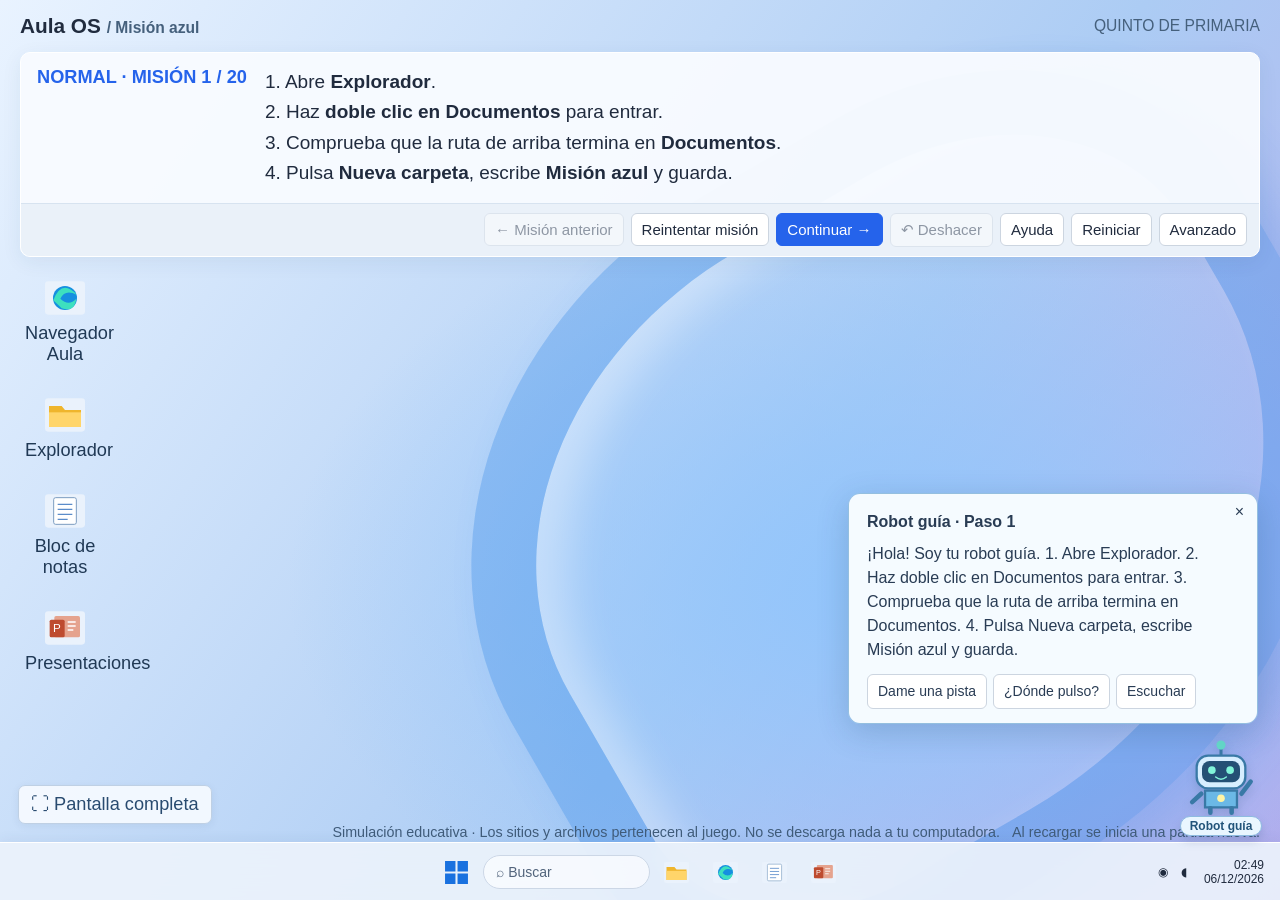
==== commit acceb980: "Mejorar instrucciones de carpetas y agregar modo avanzado en OS5" ====
--- a/index.html
+++ b/index.html
@@ -18,12 +18,19 @@
 .start-bottom{display:flex;align-items:center;gap:10px;background:#e5edf8b0;margin:18px -26px 0;padding:14px 26px;border-top:1px solid #dbe4f0;font-size:15.6px}.start-avatar{display:grid;place-items:center;width:30px;height:30px;background:#c6daf7;color:#255ba3;border-radius:50%;font-weight:600}#start .start-bottom button{margin:0 0 0 auto;width:34px;height:34px;padding:7px;background:transparent;border:0}#startRestart svg{width:20px;height:20px}
 @media(max-width:450px){.start-grid{grid-template-columns:repeat(3,1fr)}}
 
-.ppt-body{padding:0!important;display:flex;flex-direction:column;background:#e9edf3}.ppt-ribbon{display:flex;flex-wrap:wrap;align-items:center;gap:6px;padding:9px 12px;background:#fff;border-top:3px solid #be4b2f;border-bottom:1px solid #d4dce7}.ppt-ribbon b{color:#b34e36;margin-right:10px;font-size:16.9px}.ppt-ribbon button{font-size:15.6px;padding:6px 8px}.ppt-ribbon label{display:flex;align-items:center;gap:4px;font-size:15.6px}.ppt-ribbon input{width:30px;height:25px;border:0;padding:0}.ppt-layout{display:flex;flex:1;min-height:0}.ppt-thumbs{width:135px;flex-shrink:0;border-right:1px solid #cad4e0;padding:10px;overflow:auto}.ppt-thumb{display:flex;align-items:center;gap:5px;width:100%;border:1px solid transparent;background:transparent;padding:4px;margin-bottom:9px;font-size:14.3px}.ppt-thumb.active{border-color:#c45a41;background:#fff5f1}.ppt-thumb>div{width:90px;aspect-ratio:16/9;background:white;border:1px solid #cad4e0;overflow:hidden;padding:5px;text-align:left}.ppt-thumb strong{display:block;font-size:9.1px;overflow:hidden;white-space:nowrap}.ppt-thumb svg{width:23px;height:20px}.ppt-work{flex:1;min-width:0;overflow:auto;padding:18px;display:flex;flex-direction:column;align-items:center;justify-content:center}.ppt-slide{width:100%;max-width:690px;aspect-ratio:16/9;position:relative;flex-shrink:0;box-shadow:0 3px 12px #20334726;overflow:hidden}.ppt-title{position:absolute;left:6%;top:7%;width:88%;height:19%;font-size:clamp(19.5px,2.6vw,36.4px);font-weight:600;border:1px dashed #b3becc;background:transparent;padding:4px;color:#23324b}.ppt-text{position:absolute;left:6%;top:31%;width:42%;height:55%;min-height:0;font-size:20.8px;border:1px dashed #b3becc;background:transparent;padding:6px;border-radius:0}.ppt-images{position:absolute;inset:0;pointer-events:none}.ppt-picture{position:absolute;pointer-events:auto;cursor:move;touch-action:none;border:2px solid transparent}.ppt-picture.picked{border:2px solid #bd553c}.ppt-picture svg{width:100%;height:auto;display:block;pointer-events:none}.ppt-image-tools{display:flex;flex-wrap:wrap;gap:10px;align-items:center;font-size:15.6px;padding-top:12px}.ppt-image-tools label{display:flex;align-items:center;gap:5px}.ppt-image-tools button{font-size:15.6px}.ppt-status{padding:6px 12px;font-size:14.3px;background:#f7f9fc;color:#657b94;border-top:1px solid #d4dce7}.ppt-player{position:fixed;inset:0;background:#101827;z-index:30000;display:flex;flex-direction:column;align-items:center;justify-content:center;padding:25px}.ppt-player-stage{width:min(1100px,95vw);aspect-ratio:16/9;max-height:85vh;position:relative;overflow:hidden;background:white}.ppt-player-stage h2{position:absolute;left:6%;top:7%;width:88%;margin:0;font-size:clamp(26px,3.9vw,57.2px);white-space:pre-wrap}.ppt-player-stage>p{position:absolute;left:6%;top:31%;width:42%;margin:0;font-size:clamp(19.5px,2.6vw,33.8px);white-space:pre-wrap}.ppt-show-image{position:absolute}.ppt-show-image svg{width:100%;height:auto}.ppt-player-controls{display:flex;gap:15px;align-items:center;color:white;margin-top:14px;font-size:16.9px}
+.ppt-body{padding:0!important;display:flex;flex-direction:column;background:#e9edf3}.ppt-ribbon{display:flex;flex-wrap:wrap;align-items:center;gap:6px;padding:9px 12px;background:#fff;border-top:3px solid #be4b2f;border-bottom:1px solid #d4dce7}.ppt-ribbon b{color:#b34e36;margin-right:10px;font-size:16.9px}.ppt-ribbon button{font-size:15.6px;padding:6px 8px}.ppt-ribbon label{display:flex;align-items:center;gap:4px;font-size:15.6px}.ppt-ribbon input{width:30px;height:25px;border:0;padding:0}.ppt-layout{display:flex;flex:1;min-height:0}.ppt-thumbs{width:135px;flex-shrink:0;border-right:1px solid #cad4e0;padding:10px;overflow:auto}.ppt-thumb{display:flex;align-items:center;gap:5px;width:100%;border:1px solid transparent;background:transparent;padding:4px;margin-bottom:9px;font-size:14.3px}.ppt-thumb.active{border-color:#c45a41;background:#fff5f1}.ppt-thumb>div{width:90px;aspect-ratio:16/9;background:white;border:1px solid #cad4e0;overflow:hidden;padding:5px;text-align:left}.ppt-thumb strong{display:block;font-size:9.1px;overflow:hidden;white-space:nowrap}.ppt-thumb svg{width:23px;height:20px}.ppt-work{flex:1;min-width:0;overflow:auto;padding:18px;display:flex;flex-direction:column;align-items:center;justify-content:flex-start}.ppt-image-tools{order:-1;flex-shrink:0;padding:0 0 12px!important;position:sticky;top:-18px;z-index:2;background:#e9edf3}.ppt-image-tools select{font:inherit;max-width:150px}.ppt-image-tools input[type=range]{width:130px;touch-action:none}.ppt-image-tools output{min-width:3em;text-align:center}.ppt-slide{width:100%;max-width:690px;aspect-ratio:16/9;position:relative;flex-shrink:0;box-shadow:0 3px 12px #20334726;overflow:hidden}.ppt-title{position:absolute;left:6%;top:7%;width:88%;height:19%;font-size:clamp(19.5px,2.6vw,36.4px);font-weight:600;border:1px dashed #b3becc;background:transparent;padding:4px;color:#23324b}.ppt-text{position:absolute;left:6%;top:31%;width:42%;height:55%;min-height:0;font-size:20.8px;border:1px dashed #b3becc;background:transparent;padding:6px;border-radius:0}.ppt-images{position:absolute;inset:0;pointer-events:none}.ppt-picture{position:absolute;pointer-events:auto;cursor:move;touch-action:none;border:2px solid transparent}.ppt-picture.picked{border:2px solid #bd553c}.ppt-picture svg{width:100%;height:auto;display:block;pointer-events:none}.ppt-image-tools{display:flex;flex-wrap:wrap;gap:10px;align-items:center;font-size:15.6px;padding-top:12px}.ppt-image-tools label{display:flex;align-items:center;gap:5px}.ppt-image-tools button{font-size:15.6px}.ppt-status{padding:6px 12px;font-size:14.3px;background:#f7f9fc;color:#657b94;border-top:1px solid #d4dce7}.ppt-player{position:fixed;inset:0;background:#101827;z-index:30000;display:flex;flex-direction:column;align-items:center;justify-content:center;padding:25px}.ppt-player-stage{width:min(1100px,95vw);aspect-ratio:16/9;max-height:85vh;position:relative;overflow:hidden;background:white}.ppt-player-stage h2{position:absolute;left:6%;top:7%;width:88%;margin:0;font-size:clamp(26px,3.9vw,57.2px);white-space:pre-wrap}.ppt-player-stage>p{position:absolute;left:6%;top:31%;width:42%;margin:0;font-size:clamp(19.5px,2.6vw,33.8px);white-space:pre-wrap}.ppt-show-image{position:absolute}.ppt-show-image svg{width:100%;height:auto}.ppt-player-controls{display:flex;gap:15px;align-items:center;color:white;margin-top:14px;font-size:16.9px}
 
 .ppt-tabs{display:flex;gap:22px;padding:10px 16px 0;background:#fff;border-top:3px solid #be4b2f;font-size:15.6px;flex-shrink:0}.ppt-tabs span,.ppt-tabs strong{padding:0 0 8px}.ppt-tabs strong{color:#b34e36;border-bottom:3px solid #b34e36}.ppt-ribbon{border-top:0!important}.ppt-ribbon .ppt-new{display:flex;align-items:center;gap:8px;padding:7px 10px;background:#fff8f4;border-color:#e2c6bb}.ppt-new svg{width:34px;height:30px;flex-shrink:0}.ppt-new span{max-width:85px;text-align:left}.ppt-thumbs{cursor:default}
 .ppt-tabs button{border:0;border-radius:0;background:transparent;padding:0 0 8px;font-size:15.6px}.ppt-tabs button.active{color:#b34e36;border-bottom:3px solid #b34e36}#sessionStatus{margin-left:8px}
 #mission{max-height:28vh;overflow:auto;align-items:start}.titlebar{flex-shrink:0}.window{min-width:min(340px,calc(100vw - 20px))}#desktop{top:var(--workspace-top,150px)}@media(max-width:650px){.window{left:10px!important}}
-</style><body><div id="wallpaper"></div><header><strong>Aula OS <span> / Misión azul</span></strong><span>QUINTO DE PRIMARIA</span></header><section id="mission" aria-live="polite"><span class="badge" id="level"></span><div id="instruction"></div><button id="undo" title="Deshacer · Ctrl/Cmd + Z" disabled>↶ Deshacer</button><button id="help">Ayuda</button><button id="reset">Reiniciar</button></section><main id="desktop"></main><div id="windows"></div><section id="start" hidden aria-label="Menú Inicio"><div class="start-brand"><span class="start-logo"></span><div><strong>Aula OS</strong><span>Tu espacio de trabajo</span></div></div><h3>Anclado</h3><div class="start-grid"><button data-app="browser" data-icon="browser"><span>Navegador Aula</span></button><button data-app="files" data-icon="folder"><span>Explorador</span></button><button data-app="note" data-icon="note"><span>Bloc de notas</span></button><button data-app="slides" data-icon="slides"><span>Presentaciones</span></button><button data-app="docs" data-icon="folder"><span>Documentos</span></button><button data-app="pictures" data-icon="picture"><span>Imágenes</span></button><button data-app="downloads" data-icon="download"><span>Descargas</span></button><button data-app="help" data-icon="help"><span>Ayuda</span></button><button id="guideToggle" data-icon="mouse"><span>Mouse guía: apagado</span></button></div><h3>Recomendados <span>Archivos recientes</span></h3><div id="startRecent"></div><div class="start-bottom"><span class="start-avatar" aria-hidden="true">A</span><span>Estudiante</span><button id="startRestart" aria-label="Reiniciar práctica" title="Reiniciar práctica"><svg viewBox="0 0 24 24" fill="none"><path d="M12 3v9M7 6a8 8 0 1 0 10 0" stroke="currentColor" stroke-width="2" stroke-linecap="round"/></svg></button></div></section><nav id="taskbar" aria-label="Barra de tareas"></nav><div id="context" hidden></div><div id="toast" role="status" hidden></div><div id="dialog" hidden></div><footer>Simulación educativa · Los sitios y archivos pertenecen al juego. No se descarga nada a tu computadora. <span id="sessionStatus">Al recargar se inicia una partida nueva.</span></footer><div id="mouse" aria-hidden="true"></div>
+
+#mission{flex-wrap:wrap}#instruction{min-width:180px}#taskbar{height:58px;gap:5px;background:#edf3fbe8;box-shadow:0 -1px 12px #38587515}#taskbar button{position:relative;border-radius:5px;transition:background .15s}#taskbar button.running:after{content:'';position:absolute;bottom:2px;left:17px;width:10px;height:3px;border-radius:3px;background:#708399}#taskbar button.active{background:#fff9}#taskbar button.active:after{background:#1976d2;width:20px;left:12px}#taskbar .task-search{width:clamp(70px,13vw,170px);height:34px;border:1px solid #ccd7e6;background:#ffffffa0;border-radius:18px;text-align:left;padding:0 12px;font-size:14px;color:#52647c}#taskbar .task-search svg{width:16px;height:16px;vertical-align:middle;margin-right:6px}.task-tray{position:absolute;right:16px;display:flex;align-items:center;gap:12px;font-size:12px}.task-tray #clock{position:static;font-size:12px;white-space:pre-line}.tray-symbols{letter-spacing:5px}#startSearch{width:100%;border:1px solid #bacce1;border-bottom:2px solid #3686d5;border-radius:18px;padding:9px 14px;background:#ffffffd0;margin-bottom:16px;font-size:15px}#start .start-grid button[hidden]{display:none!important}#start{bottom:68px}#missionBubble{position:fixed;right:22px;bottom:80px;z-index:10011;width:min(410px,calc(100vw - 32px));max-height:50vh;overflow:auto;background:#fffdf4;color:#293c54;border:1px solid #e1c77c;border-radius:12px;padding:16px 40px 14px 18px;box-shadow:0 8px 32px #193b6133;font-size:16px;line-height:1.5}#missionBubble:after{content:'';position:absolute;bottom:-8px;right:30px;width:14px;height:14px;background:#fffdf4;border-right:1px solid #e1c77c;border-bottom:1px solid #e1c77c;transform:rotate(45deg)}#missionBubble p{margin:8px 0 0;white-space:pre-line}.bubble-close{position:absolute;right:5px;top:4px;border:0;background:transparent;padding:2px 8px}#taskbar button:focus-visible{outline:2px solid #2563eb}@media(max-width:850px){.tray-symbols{display:none}#taskbar{justify-content:flex-start;padding-left:8px}.task-tray{right:8px}}@media(max-width:500px){#taskbar .task-search{display:none}.task-tray{display:none}#taskbar{justify-content:center}#missionBubble{right:16px}}
+
+#robotGuide{position:fixed;right:18px;bottom:66px;z-index:10012;border:0;background:transparent;padding:0;width:82px;height:96px;filter:drop-shadow(0 5px 5px #244d7730)}#robotGuide:hover{background:transparent;transform:translateY(-3px)}#robotGuide svg{width:76px;height:78px;display:block;margin:auto}#robotGuide span{display:block;background:#e9f6ff;border:1px solid #8ebbe0;border-radius:12px;font-size:12px;line-height:18px;font-weight:700;color:#22547a}#robotGuide .robot-eyes{animation:robotBlink 6s infinite;transform-origin:50% 43%}#robotGuide[data-mood=happy] .robot-arm{animation:robotWave .65s 3;transform-origin:77px 57px}#robotGuide[data-mood=hint] .robot-antenna{fill:#ffd35a}@keyframes robotBlink{0%,44%,48%,100%{transform:scaleY(1)}46%{transform:scaleY(.15)}}@keyframes robotWave{50%{transform:rotate(-25deg)}}#missionBubble{bottom:176px;max-height:min(45vh,350px);padding-right:36px;border-color:#94bfdf;background:#f5fbff}#missionBubble:after{background:#f5fbff;border-color:#94bfdf}.robot-actions{display:flex;flex-wrap:wrap;gap:6px;margin-top:12px}.robot-actions button{font-size:14px;padding:6px 10px}.robot-highlight{outline:4px solid #f4b52c!important;outline-offset:3px!important;box-shadow:0 0 0 8px #ffde7044!important}#pantallaCompleta{right:auto!important;left:18px}@media(prefers-reduced-motion:reduce){#robotGuide *{animation:none!important}#robotGuide:hover{transform:none}}@media(max-width:500px){#robotGuide{right:10px;width:64px;height:82px}#robotGuide svg{width:60px;height:62px}#missionBubble{bottom:155px;width:calc(100vw - 32px);max-height:40vh}}
+
+
+#missionPanel{position:fixed;top:52px;left:20px;right:20px;z-index:10002;max-height:45vh;overflow:auto;border:1px solid #fff;border-radius:10px;background:#f8fbfff5;box-shadow:0 5px 20px #23426a12}#mission{position:static;max-height:none;overflow:visible;min-height:74px;border:0;border-radius:0;box-shadow:none;background:transparent;display:grid;grid-template-columns:auto minmax(0,1fr);gap:10px 18px;align-items:start;padding:14px 16px}#mission #instruction{min-width:0;width:100%;font-size:19px;line-height:1.6}#missionControls{display:flex;justify-content:flex-end;align-items:center;flex-wrap:wrap;gap:7px;padding:9px 12px;border-top:1px solid #d7e3f0;background:#eaf1f9}#missionControls button{white-space:nowrap;font-size:15px;padding:7px 10px}@media(max-width:650px){#missionPanel{top:43px;left:8px;right:8px;max-height:48vh}#mission{grid-template-columns:1fr;gap:6px;padding:10px 12px}#mission #instruction{font-size:17px}#missionControls{gap:5px;padding:7px}#missionControls button{font-size:13px;padding:6px 8px}}
+</style><body><div id="wallpaper"></div><header><strong>Aula OS <span> / Misión azul</span></strong><span>QUINTO DE PRIMARIA</span></header><div id="missionPanel"><section id="mission" aria-live="polite"><span class="badge" id="level"></span><div id="instruction"></div></section><nav id="missionControls" aria-label="Controles de las misiones"><button id="previousMission" disabled>← Misión anterior</button><button id="retryMission">Reintentar misión</button><button id="continue" class="primary">Continuar →</button><button id="undo" title="Deshacer · Ctrl/Cmd + Z" disabled>↶ Deshacer</button><button id="help">Ayuda</button><button id="reset">Reiniciar</button><button id="modeToggle" aria-pressed="false">Avanzado</button></nav></div><main id="desktop"></main><div id="windows"></div><section id="start" hidden aria-label="Menú Inicio"><div class="start-brand"><span class="start-logo"></span><div><strong>Aula OS</strong><span>Tu espacio de trabajo</span></div></div><input id="startSearch" aria-label="Buscar aplicación" placeholder="Buscar una aplicación"><h3>Anclado</h3><div class="start-grid"><button data-app="browser" data-icon="browser"><span>Navegador Aula</span></button><button data-app="files" data-icon="folder"><span>Explorador</span></button><button data-app="note" data-icon="note"><span>Bloc de notas</span></button><button data-app="slides" data-icon="slides"><span>Presentaciones</span></button><button data-app="docs" data-icon="folder"><span>Documentos</span></button><button data-app="pictures" data-icon="picture"><span>Imágenes</span></button><button data-app="downloads" data-icon="download"><span>Descargas</span></button><button data-app="help" data-icon="help"><span>Ayuda</span></button><button id="guideToggle" data-icon="mouse"><span>Mouse guía: apagado</span></button></div><h3>Recomendados <span>Archivos recientes</span></h3><div id="startRecent"></div><div class="start-bottom"><span class="start-avatar" aria-hidden="true">A</span><span>Estudiante</span><button id="startRestart" aria-label="Reiniciar práctica" title="Reiniciar práctica"><svg viewBox="0 0 24 24" fill="none"><path d="M12 3v9M7 6a8 8 0 1 0 10 0" stroke="currentColor" stroke-width="2" stroke-linecap="round"/></svg></button></div></section><nav id="taskbar" aria-label="Barra de tareas"></nav><div id="context" hidden></div><aside id="missionBubble" role="status" aria-live="polite" hidden><button aria-label="Cerrar ayuda" class="bubble-close">×</button><strong>Robot guía</strong><p></p><div class="robot-actions"><button id="robotHint" type="button">Dame una pista</button><button id="robotPoint" type="button">¿Dónde pulso?</button><button id="robotRead" type="button">Escuchar</button></div></aside><button id="robotGuide" type="button" aria-label="Robot guía: explicar el paso actual" aria-expanded="false" data-mood="ready"><svg viewBox="0 0 100 100" aria-hidden="true"><path d="M50 9v12" stroke="#3979a6" stroke-width="4"/><circle class="robot-antenna" cx="50" cy="8" r="6" fill="#62d5c6"/><rect x="18" y="22" width="64" height="43" rx="15" fill="#d7eeff" stroke="#3979a6" stroke-width="3"/><rect x="25" y="29" width="50" height="28" rx="10" fill="#245075"/><g class="robot-eyes" fill="#81f4d9"><circle cx="38" cy="41" r="5"/><circle cx="62" cy="41" r="5"/></g><path d="M43 50q7 6 14 0" fill="none" stroke="#81f4d9" stroke-width="2" stroke-linecap="round"/><path d="M29 68h42v22H29Z" fill="#6bb8e6" stroke="#3979a6" stroke-width="3"/><circle cx="50" cy="78" r="5" fill="#fff4a4"/><path d="M24 72 12 83M36 91v6m28-6v6" stroke="#3979a6" stroke-width="6" stroke-linecap="round"/><path class="robot-arm" d="m77 72 12-16" stroke="#3979a6" stroke-width="6" stroke-linecap="round"/></svg><span>Robot guía</span></button><div id="toast" role="status" hidden></div><div id="dialog" hidden></div><footer>Simulación educativa · Los sitios y archivos pertenecen al juego. No se descarga nada a tu computadora. <span id="sessionStatus">Al recargar se inicia una partida nueva.</span></footer><div id="mouse" aria-hidden="true"></div>
 <script>
 'use strict';
 const $=s=>document.querySelector(s), svg=(body,bg='#eaf2fc')=>`<svg viewBox="0 0 120 100" xmlns="http://www.w3.org/2000/svg"><rect width="120" height="100" rx="10" fill="${bg}"/>${body}</svg>`;
@@ -52,36 +59,59 @@
 ['volcan','Volcán','naturaleza','<path d="m13 90 33-59h28l34 59Z" fill="#a17c71"/><path d="m46 31 14 17 14-17" fill="#ea8257"/><path d="M53 26q-19-19-3-21t18 11 17 5" fill="none" stroke="#b4bcc5" stroke-width="10"/>']
 ].map(([id,name,site,body])=>({id,name,site,svg:svg(body)}));
 let seq=0,fs=[],clip=null,selected=null,selectedParent=null,stage=0,tick=0,startTick=0,events=[],winZ=10,guide=false;
-const SESSION_KEY='aula-os5-session-v1';
-let undoStack=[],draftSlides=null,ready=false;
+const SESSION_KEY='aula-os5-session-v2';
+let undoStack=[],draftSlides=null,ready=false,missionStarts=[],recovering=false;
 function snapshot(){return JSON.parse(JSON.stringify({seq,fs,stage,tick,startTick,events,draftSlides}));}
 function checkpoint(){if(!ready)return;undoStack.push(snapshot());if(undoStack.length>25)undoStack.shift();updateUndo();}
 function updateUndo(){const b=$('#undo');if(b)b.disabled=!undoStack.length;}
 function persist(){const label=$('#sessionStatus');if(label)label.textContent='Al recargar se inicia una partida nueva.';}
-function restore(data){seq=data.seq||0;fs=data.fs;stage=Math.max(0,Math.min(missions.length,data.stage||0));tick=data.tick||0;startTick=data.startTick||0;events=data.events||[];draftSlides=data.draftSlides||null;clip=null;selected=null;}
-function undoFiles(){if(!undoStack.length)return;restore(undoStack.pop());$('#dialog').hidden=true;$('#context').hidden=true;refreshFiles();renderMission();updateUndo();persist();notify('Último cambio de archivos deshecho. El progreso también se ajustó.');}
+function restore(data){seq=data.seq||0;fs=JSON.parse(JSON.stringify(data.fs));stage=Math.max(0,Math.min(missions.length,data.stage||0));tick=data.tick||0;startTick=data.startTick||0;events=JSON.parse(JSON.stringify(data.events||[]));draftSlides=data.draftSlides?JSON.parse(JSON.stringify(data.draftSlides)):null;clip=null;selected=null;}
+function undoFiles(){if(!undoStack.length)return;restore(undoStack.pop());$('#dialog').hidden=true;$('#context').hidden=true;missionStarts.length=stage+1;rebuildMission();renderMission();updateUndo();persist();notify('Último cambio de archivos deshecho. El progreso también se ajustó.');}
 const byId=id=>fs.find(x=>x.id===id),children=id=>fs.filter(x=>x.parent===id),assets=id=>art.find(x=>x.id===id);
 function add(name,type,parent,extra={}){checkpoint();let f={id:'f'+(++seq),name,type,parent,...extra};fs.push(f);return f}
 function path(id){if(id==='root')return 'Escritorio';let f=byId(id);return f?path(f.parent)+' / '+f.name:'Este equipo'}
 function notify(msg){const toast=$('#toast');toast.replaceChildren();const mark=document.createElement('span');mark.className='toast-icon';mark.setAttribute('aria-hidden','true');const isFolder=/carpeta|guardad|pegad|movido|copiad|cortad/i.test(msg);mark.innerHTML=isFolder?icons.folder:'<svg viewBox="0 0 24 24" fill="none" xmlns="http://www.w3.org/2000/svg"><circle cx="12" cy="12" r="9" stroke="currentColor" stroke-width="2"/><path d="m7 12 3 3 7-7" stroke="currentColor" stroke-width="2" stroke-linecap="round" stroke-linejoin="round"/></svg>';const text=document.createElement('span');text.textContent=msg;toast.append(mark,text);$('#toast').hidden=false;clearTimeout(notify.timer);notify.timer=setTimeout(()=>$('#toast').hidden=true,3800)}
-function record(type,data={}){events.push({type,...data,tick:++tick});check();persist()}
+function record(type,data={}){if(recovering)return;const before=stage;events.push({type,...data,tick:++tick});check();persist();if(stage!==before)robotGuide();else if(type!=='ppt-edit'&&type!=='folder'&&type!=='browser'&&type!=='ppt-open')showMissing();else if(!$('#missionBubble').hidden)showMissing();}
 const since=(type,p=()=>true)=>events.some(e=>e.type===type&&p(e));
-const project=()=>children('docs').find(x=>x.type==='folder'&&normalize(x.name)==='proyecto espacial');
+const project=()=>children('docs').find(x=>x.type==='folder'&&practiceMatch(x.name,'proyecto espacial'));
 const requiredImages=['cohete','planeta','luna','estrella','satelite','arbol','flor','pez','mariposa','tortuga'];
 const normalize=s=>String(s).normalize('NFD').replace(/[\u0300-\u036f]/g,'').toLowerCase().trim().replace(/\s+/g,' ');
-const searchImages=(site,q)=>art.filter(x=>normalize(q)&&x.site===site&&normalize(x.name).includes(normalize(q)));
+// Evalúa la palabra solicitada sin penalizar acentos, mayúsculas o faltas pequeñas.
+function practiceMatch(value,target){
+ const words=s=>normalize(s??'').replace(/\.(svg|txt|aula)$/,'').match(/[a-z0-9]+/g)||[];
+ const a=words(value),b=words(target);if(!a.length||a.length!==b.length)return false;
+ return b.every((word,i)=>{
+  const actual=a[i];if(actual===word)return true;
+  if(/\d/.test(word)||/\d/.test(actual))return false;
+  const limit=word.length<4?0:word.length<5?1:2;
+  if(Math.abs(actual.length-word.length)>limit)return false;
+  const rows=Array.from({length:actual.length+1},(_,r)=>Array.from({length:word.length+1},(_,c)=>r===0?c:c===0?r:0));
+  for(let r=1;r<=actual.length;r++)for(let c=1;c<=word.length;c++){
+   rows[r][c]=Math.min(rows[r-1][c]+1,rows[r][c-1]+1,rows[r-1][c-1]+(actual[r-1]===word[c-1]?0:1));
+   if(r>1&&c>1&&actual[r-1]===word[c-2]&&actual[r-2]===word[c-1])rows[r][c]=Math.min(rows[r][c],rows[r-2][c-2]+1);
+  }
+  return rows[actual.length][word.length]<=limit;
+ });
+}
+function containsAddress(text,url){return String(text||'').split(/\s+/).some(part=>practiceMatch(part.replace(/^https?:\/\//i,'').replace(/\/$/,''),url));}
+const searchImages=(site,q)=>art.filter(x=>normalize(q)&&x.site===site&&(normalize(x.name).includes(normalize(q))||practiceMatch(q,x.name)));
 const savedRequired=()=>requiredImages.filter(id=>children('pictures').some(x=>x.art===id));
-const folderNamed=(parent,name)=>children(parent).find(f=>f.type==='folder'&&normalize(f.name)===normalize(name));
+const folderNamed=(parent,name)=>children(parent).find(f=>f.type==='folder'&&practiceMatch(f.name,name));
 const hasImage=(parent,id)=>children(parent).some(f=>f.type==='image'&&f.art===id);
-const noteNamed=name=>children('docs').find(f=>f.type==='text'&&normalize(f.name)===normalize(name));
-const deckNamed=name=>children('docs').find(f=>f.type==='slides'&&normalize(f.name)===normalize(name));
+const noteNamed=name=>children('docs').find(f=>f.type==='text'&&practiceMatch(f.name,name));
+const deckNamed=name=>children('docs').find(f=>f.type==='slides'&&practiceMatch(f.name,name));
+const slideTitle=name=>draftSlides?.find(s=>practiceMatch(s.title,name));
+const workFolder=()=>folderNamed('docs','Mi trabajo');
+const garden=()=>folderNamed('docs','Mi jardín');
+const gardenPart=name=>garden()?folderNamed(garden().id,name):null;
+const wordCount=text=>String(text||'').trim().split(/\s+/).filter(Boolean).length;
+const gardenImages=()=>['Animales','Plantas'].flatMap(title=>slideTitle(title)?.images||[]);
 const spaceIds=['planeta','luna','satelite'],natureIds=['arbol','mariposa','tortuga'];
 const expedition=()=>folderNamed('docs','Misión azul');
 const subfolder=name=>expedition()?folderNamed(expedition().id,name):null;
-const slideTitle=name=>draftSlides?.find(s=>normalize(s.title)===normalize(name));
-const wordCount=text=>String(text||'').trim().split(/\s+/).filter(Boolean).length;
 const finalDeck=()=>deckNamed('Misión azul.aula');
 const orderedTitles=['Nuestro planeta','Tierra','Cielo','Comparación','Fuentes'];
+const backupFolder=()=>expedition()?folderNamed(expedition().id,'Respaldo'):null;
 const facts={
  arbol:{title:'Árbol',text:'Un árbol es un ser vivo. Sus raíces absorben agua y lo sujetan al suelo. Las hojas captan luz para producir su alimento.'},
  mariposa:{title:'Mariposa',text:'La mariposa es un insecto. A lo largo de su vida pasa por las etapas de huevo, oruga, crisálida y adulto.'},
@@ -91,40 +121,106 @@
  satelite:{title:'Satélite',text:'Un satélite artificial es una máquina construida por personas y puesta en órbita. Algunos satélites toman imágenes de la Tierra y ayudan a observar el tiempo.'}
 };
 function readFact(img){const w=openWindow('Ficha · '+img.name,450,300);const title=document.createElement('h2');title.textContent=facts[img.id]?.title||img.name;const image=document.createElement('div');image.innerHTML=img.svg;image.style.cssText='width:110px;float:right;margin:0 0 10px 15px';const text=document.createElement('p');text.textContent=facts[img.id]?.text||'Observa la imagen y describe sus detalles.';text.style.lineHeight='1.6';w.body.append(title,image,text);record('read-fact',{art:img.id,site:img.site});}
-const missions=[
-{txt:'Abre <b>Explorador → Documentos</b>. Crea una carpeta llamada <b>Misión azul</b>.',test:()=>!!expedition()},
-{txt:'En <b>Documentos → Misión azul</b>, crea dos subcarpetas: <b>Tierra</b> y <b>Cielo</b>.',test:()=>!!subfolder('Tierra')&&!!subfolder('Cielo')},
-{txt:'Abre el <b>Navegador Aula del escritorio</b>. Entra a <b>aula.test/naturaleza</b>. Busca <b>Árbol, Mariposa y Tortuga</b>. Guarda cada una con <b>clic derecho → Guardar imagen como… → Imágenes → Guardar</b>.',test:()=>natureIds.every(id=>hasImage('pictures',id)),count:()=>natureIds.filter(id=>!hasImage('pictures',id)).map(id=>assets(id).name)},
-{txt:'En <b>Navegador Aula</b>, entra a <b>aula.test/espacio</b>. Busca y guarda <b>Planeta, Luna y Satélite</b> en <b>Imágenes</b>.',test:()=>spaceIds.every(id=>hasImage('pictures',id)),count:()=>spaceIds.filter(id=>!hasImage('pictures',id)).map(id=>assets(id).name)},
-{txt:'En <b>Explorador → Imágenes</b>, <b>copia</b> Árbol, Mariposa y Tortuga, uno por uno, a <b>Documentos → Misión azul → Tierra</b>. Conserva los originales.',test:()=>!!subfolder('Tierra')&&natureIds.every(id=>hasImage(subfolder('Tierra').id,id)&&hasImage('pictures',id))},
-{txt:'En <b>Explorador → Imágenes</b>, <b>corta</b> Planeta, Luna y Satélite y pégalos en <b>Documentos → Misión azul → Cielo</b>. Ya no deben quedar en Imágenes.',test:()=>!!subfolder('Cielo')&&spaceIds.every(id=>hasImage(subfolder('Cielo').id,id)&&!hasImage('pictures',id))},
-{txt:'Con <b>clic derecho → Renombrar</b>, cambia <b>Árbol.svg</b> de Tierra a <b>01-Árbol.svg</b>, y <b>Luna.svg</b> de Cielo a <b>02-Luna.svg</b>.',test:()=>!!subfolder('Tierra')&&!!subfolder('Cielo')&&children(subfolder('Tierra').id).some(f=>f.art==='arbol'&&normalize(f.name)==='01-arbol.svg')&&children(subfolder('Cielo').id).some(f=>f.art==='luna'&&normalize(f.name)==='02-luna.svg')},
-{txt:'Vuelve al <b>Navegador Aula</b>. Busca <b>Árbol</b> en Naturaleza y pulsa <b>Leer ficha</b>. Después busca <b>Luna</b> en Espacio y lee su ficha.',test:()=>['arbol','luna'].every(id=>since('read-fact',e=>e.art===id))},
-{txt:'En el <b>Bloc</b>, escribe tus hallazgos con <b>20 palabras como mínimo</b>. Incluye las palabras <b>árbol</b> y <b>luna</b>. Guarda en Documentos como <b>Hallazgos.txt</b>.',test:()=>!!noteNamed('Hallazgos.txt')&&wordCount(noteNamed('Hallazgos.txt').text)>=20&&['arbol','luna'].every(t=>normalize(noteNamed('Hallazgos.txt').text).includes(t))},
-{txt:'Abre <b>Presentaciones</b>. Crea cinco diapositivas: <b>Nuestro planeta, Tierra, Cielo, Comparación y Fuentes</b>. Escribe tu nombre en el texto de la portada.',test:()=>draftSlides?.length===5&&orderedTitles.every(t=>!!slideTitle(t))&&!!slideTitle('Nuestro planeta')?.text.trim()},
-{txt:'Selecciona la diapositiva <b>Tierra → Insertar imagen</b>. En <b>Documentos → Misión azul → Tierra</b>, inserta <b>01-Árbol.svg</b> y <b>Mariposa.svg</b>.',test:()=>!!slideTitle('Tierra')&&['arbol','mariposa'].every(id=>slideTitle('Tierra').images.some(i=>i.art===id))},
-{txt:'Selecciona <b>Cielo → Insertar imagen</b>. Desde <b>Documentos → Misión azul → Cielo</b>, inserta <b>Planeta.svg</b> y <b>02-Luna.svg</b>.',test:()=>!!slideTitle('Cielo')&&['planeta','luna'].every(id=>slideTitle('Cielo').images.some(i=>i.art===id))},
-{txt:'En <b>Tierra</b> y <b>Cielo</b>, explica lo aprendido con <b>12 palabras como mínimo en cada una</b>. En <b>Comparación</b>, escribe al menos <b>15 palabras</b> sobre una diferencia entre el árbol y la Luna.',test:()=>['Tierra','Cielo'].every(t=>!!slideTitle(t)&&wordCount(slideTitle(t).text)>=12)&&!!slideTitle('Comparación')&&wordCount(slideTitle('Comparación').text)>=15},
-{txt:'En la diapositiva <b>Fuentes</b>, escribe <b>aula.test/naturaleza</b> y <b>aula.test/espacio</b>, una dirección por línea.',test:()=>!!slideTitle('Fuentes')&&['aula.test/naturaleza','aula.test/espacio'].every(url=>normalize(slideTitle('Fuentes').text).includes(url))},
-{txt:'En Tierra y Cielo, cambia el tamaño de <b>cada imagen con Ancho</b> y arrástrala a otra posición. Después elige un <b>Fondo distinto del blanco</b> para las cinco diapositivas.',test:()=>draftSlides?.length===5&&draftSlides.every(s=>s.bg!=='#ffffff')&&['Tierra','Cielo'].every(t=>!!slideTitle(t)&&slideTitle(t).images.length>=2&&slideTitle(t).images.every(i=>i.width!==28&&(i.x!==55||i.y!==35)))},
-{txt:'Practica <b>clic derecho en una miniatura → Duplicar diapositiva</b>. Después elimina solo la copia con <b>Eliminar diapositiva</b>. Deben quedar cinco.',test:()=>since('ppt-duplicate')&&since('ppt-delete')&&draftSlides?.length===5},
-{txt:'Con <b>clic derecho → Mover arriba / abajo</b>, deja el orden: <b>Nuestro planeta, Tierra, Cielo, Comparación, Fuentes</b>. Mueve al menos una y devuélvela si ya estaban ordenadas.',test:()=>since('ppt-reorder')&&draftSlides?.length===5&&draftSlides.every((s,i)=>normalize(s.title)===normalize(orderedTitles[i]))},
-{txt:'En <b>Presentaciones → Guardar como…</b>, escribe <b>Misión azul.aula</b>. Pulsa Guardar: el archivo quedará en Documentos.',test:()=>!!finalDeck()&&finalDeck().slides.length===5&&orderedTitles.every(t=>finalDeck().slides.some(s=>normalize(s.title)===normalize(t)))},
-{txt:'Cierra el editor con la <b>X</b>. En <b>Explorador → Documentos</b>, abre <b>Misión azul.aula</b> con doble clic.',test:()=>since('ppt-reopen',e=>normalize(e.name)==='mision azul.aula')},
-{txt:'En la presentación que abriste, pulsa <b>Presentar ▷</b>. Revisa las cinco diapositivas con Siguiente. Pulsa <b>Escape</b> para salir.',test:()=>events.some(open=>open.type==='ppt-reopen'&&normalize(open.name)==='mision azul.aula'&&events.some(show=>show.type==='ppt-show'&&show.tick>open.tick&&show.slides.length===5&&normalize(show.slides[0].title)==='nuestro planeta'))}
+const normalMissions=[
+{txt:'1. Abre <b>Explorador</b>. 2. Haz <b>doble clic en Documentos</b> para entrar. 3. Comprueba que la ruta de arriba termina en <b>Documentos</b>. 4. Pulsa <b>Nueva carpeta</b>, escribe <b>Misión azul</b> y guarda.',test:()=>!!expedition()},
+{txt:'1. En Explorador, abre <b>Documentos</b> con doble clic. 2. Haz <b>doble clic en Misión azul</b>. 3. Dentro de ella, pulsa <b>Nueva carpeta</b> y crea <b>Tierra</b>. 4. Repite para crear <b>Cielo</b> en el mismo lugar.',test:()=>!!subfolder('Tierra')&&!!subfolder('Cielo')},
+{txt:'1. Abre <b>Navegador Aula</b>. 2. Escribe <b>aula.test/naturaleza</b> arriba y pulsa Enter. 3. Busca <b>Árbol</b>. 4. Clic derecho en su imagen → <b>Guardar imagen como…</b>. 5. En esa ventana, <b>abre Imágenes con doble clic</b>; comprueba la ruta y pulsa Guardar. Repite con <b>Mariposa y Tortuga</b>.',test:()=>natureIds.every(id=>hasImage('pictures',id)),count:()=>natureIds.filter(id=>!hasImage('pictures',id)).map(id=>assets(id).name)},
+{txt:'1. En Navegador Aula escribe <b>aula.test/espacio</b> y pulsa Enter. 2. Busca <b>Planeta</b>, haz clic derecho y elige <b>Guardar imagen como…</b>. 3. <b>Abre Imágenes con doble clic</b> antes de Guardar. Repite con <b>Luna y Satélite</b>.',test:()=>spaceIds.every(id=>hasImage('pictures',id)),count:()=>spaceIds.filter(id=>!hasImage('pictures',id)).map(id=>assets(id).name)},
+{txt:'1. Abre <b>Explorador</b> y entra a <b>Imágenes con doble clic</b>. 2. Clic derecho en <b>Árbol → Copiar</b>. 3. Pulsa la flecha <b>←</b> hasta ver Escritorio. 4. Abre con <b>doble clic</b> cada carpeta: <b>Documentos</b>, luego <b>Misión azul</b> y luego <b>Tierra</b>. 5. La ruta debe terminar en <b>Tierra</b>; pulsa <b>Pegar</b>. Repite con <b>Mariposa y Tortuga</b>. Los originales se quedan en Imágenes.',test:()=>!!subfolder('Tierra')&&natureIds.every(id=>hasImage(subfolder('Tierra').id,id)&&hasImage('pictures',id))},
+{txt:'1. En Explorador, vuelve al Escritorio con <b>←</b>. 2. <b>Abre Imágenes con doble clic</b>. 3. Clic derecho en <b>Planeta → Cortar</b>. 4. Regresa al Escritorio y abre con <b>doble clic</b>: <b>Documentos → Misión azul → Cielo</b>. 5. Comprueba que la ruta termina en <b>Cielo</b> y pulsa <b>Pegar</b>. Repite con <b>Luna y Satélite</b>. Deben desaparecer de Imágenes.',test:()=>!!subfolder('Cielo')&&spaceIds.every(id=>hasImage(subfolder('Cielo').id,id)&&!hasImage('pictures',id))},
+{txt:'1. En Explorador, <b>abre con doble clic Documentos, Misión azul y Tierra</b>. 2. Clic derecho en <b>Árbol.svg → Renombrar</b>; escribe <b>01-Árbol.svg</b>. 3. Vuelve a Misión azul con <b>←</b> y <b>abre Cielo con doble clic</b>. 4. Renombra <b>Luna.svg</b> como <b>02-Luna.svg</b>.',test:()=>!!subfolder('Tierra')&&!!subfolder('Cielo')&&children(subfolder('Tierra').id).some(f=>f.art==='arbol'&&practiceMatch(f.name,'01-Árbol.svg'))&&children(subfolder('Cielo').id).some(f=>f.art==='luna'&&practiceMatch(f.name,'02-Luna.svg'))},
+{txt:'1. Abre <b>Navegador Aula</b> y entra a <b>aula.test/naturaleza</b>. 2. Busca <b>Árbol</b> y pulsa <b>Leer ficha</b>. 3. Entra a <b>aula.test/espacio</b>, busca <b>Luna</b> y pulsa <b>Leer ficha</b>. Lee ambas antes de continuar.',test:()=>['arbol','luna'].every(id=>since('read-fact',e=>e.art===id))},
+{txt:'1. Abre el <b>Bloc de notas</b>. 2. Escribe lo aprendido con <b>20 palabras como mínimo</b>, incluyendo <b>árbol</b> y <b>luna</b>. 3. En Nombre del archivo escribe <b>Hallazgos.txt</b>. 4. Pulsa <b>Guardar en Documentos</b>.',test:()=>!!noteNamed('Hallazgos.txt')&&wordCount(noteNamed('Hallazgos.txt').text)>=20&&['arbol','luna'].every(t=>normalize(noteNamed('Hallazgos.txt').text).includes(t))},
+{txt:'1. Abre <b>Presentaciones</b>. 2. Escribe <b>Nuestro planeta</b> en el título y tu nombre en el cuadro de texto. 3. Pulsa <b>Nueva diapositiva</b> cuatro veces; escribe un título en cada una: <b>Tierra, Cielo, Comparación y Fuentes</b>. Deben quedar cinco.',test:()=>draftSlides?.length===5&&orderedTitles.every(t=>!!slideTitle(t))&&!!slideTitle('Nuestro planeta')?.text.trim()},
+{txt:'1. Pulsa la miniatura <b>Tierra</b> a la izquierda. 2. Pulsa <b>Insertar imagen</b>. 3. En la ventana, <b>abre con doble clic Documentos, Misión azul y Tierra</b>. 4. Haz <b>un clic en 01-Árbol.svg</b> y pulsa <b>Insertar</b>. 5. Repite desde Insertar imagen para añadir <b>Mariposa.svg</b>.',test:()=>!!slideTitle('Tierra')&&['arbol','mariposa'].every(id=>slideTitle('Tierra').images.some(i=>i.art===id))},
+{txt:'1. Pulsa la miniatura <b>Cielo</b>. 2. Pulsa <b>Insertar imagen</b>. 3. <b>Abre con doble clic Documentos, Misión azul y Cielo</b>. 4. Haz un clic en <b>Planeta.svg</b> y pulsa <b>Insertar</b>. 5. Repite para <b>02-Luna.svg</b>.',test:()=>!!slideTitle('Cielo')&&['planeta','luna'].every(id=>slideTitle('Cielo').images.some(i=>i.art===id))},
+{txt:'1. Selecciona la miniatura <b>Tierra</b> y escribe al menos <b>12 palabras</b> en el cuadro de texto. 2. Haz lo mismo en <b>Cielo</b>. 3. En <b>Comparación</b>, escribe al menos <b>15 palabras</b> sobre una diferencia entre el árbol y la Luna. El título no cuenta.',test:()=>['Tierra','Cielo'].every(t=>!!slideTitle(t)&&wordCount(slideTitle(t).text)>=12)&&!!slideTitle('Comparación')&&wordCount(slideTitle('Comparación').text)>=15},
+{txt:'1. Pulsa la miniatura <b>Fuentes</b>. 2. En el cuadro de texto escribe <b>aula.test/naturaleza</b>. 3. Pulsa Enter y escribe <b>aula.test/espacio</b> en otra línea.',test:()=>!!slideTitle('Fuentes')&&['aula.test/naturaleza','aula.test/espacio'].every(url=>containsAddress(slideTitle('Fuentes').text,url))},
+{txt:'1. Selecciona <b>Tierra</b>. 2. Elige cada imagen en la lista <b>Imagen</b>, cambia <b>Ancho</b> con − / + y arrástrala a otra posición. 3. Repite en <b>Cielo</b>. 4. Selecciona cada una de las cinco diapositivas y cambia <b>Fondo</b> a un color claro distinto del blanco.',test:()=>draftSlides?.length===5&&draftSlides.every(s=>s.bg!=='#ffffff')&&['Tierra','Cielo'].every(t=>!!slideTitle(t)&&slideTitle(t).images.length>=2&&slideTitle(t).images.every(i=>i.width!==28&&(i.x!==55||i.y!==35)))},
+{txt:'1. En el panel izquierdo, haz <b>clic derecho en una miniatura → Duplicar diapositiva</b>. 2. Haz clic derecho <b>en la copia</b> y elige <b>Eliminar diapositiva</b>. Conserva las cinco originales.',test:()=>since('ppt-duplicate')&&since('ppt-delete')&&draftSlides?.length===5},
+{txt:'1. Haz <b>clic derecho en una miniatura</b> y usa <b>Mover arriba / abajo</b>. 2. Deja este orden: <b>Nuestro planeta, Tierra, Cielo, Comparación, Fuentes</b>. Si ya estaba ordenado, mueve una y devuélvela a su lugar.',test:()=>since('ppt-reorder')&&draftSlides?.length===5&&draftSlides.every((s,i)=>practiceMatch(s.title,orderedTitles[i]))},
+{txt:'1. Pulsa <b>Guardar como…</b> en Presentaciones. 2. Escribe <b>Misión azul.aula</b>. 3. Pulsa <b>Guardar</b>. El archivo queda dentro de Documentos del juego.',test:()=>!!finalDeck()&&finalDeck().slides.length===5&&orderedTitles.every(t=>finalDeck().slides.some(s=>practiceMatch(s.title,t)))},
+{txt:'1. Cierra Presentaciones con <b>X</b>. 2. Abre <b>Explorador</b>. 3. <b>Abre Documentos con doble clic</b>. 4. Dentro, busca <b>Misión azul.aula</b> y ábrelo con <b>doble clic</b>.',test:()=>since('ppt-reopen',e=>practiceMatch(e.name,'Misión azul.aula'))},
+{txt:'1. En el editor que acabas de abrir, pulsa <b>Presentar ▷</b>. 2. Recorre las cinco diapositivas con <b>Siguiente</b>. 3. Pulsa <b>Escape</b> para salir.',test:()=>events.some(open=>open.type==='ppt-reopen'&&practiceMatch(open.name,'Misión azul.aula')&&events.some(show=>show.type==='ppt-show'&&show.tick>open.tick&&show.slides.length===5&&practiceMatch(show.slides[0].title,'Nuestro planeta')))&&since('ppt-show-close')}
 ];
-
-function check(){let advanced=false;while(stage<missions.length&&missions[stage].test()){stage++;startTick=tick;advanced=true;}if(advanced)notify(stage===missions.length?'¡Excelente! Completaste tu proyecto.':'¡Bien hecho! Continúa con la siguiente misión.');renderMission();}
-function renderMission(){$('#level').textContent=stage<missions.length?'MISIÓN '+(stage+1)+' / '+missions.length:'COMPLETADO';$('#instruction').innerHTML=stage<missions.length?missions[stage].txt+(missions[stage].count?'<small>Faltan: '+(missions[stage].count().join(', ')||'ninguna')+'</small>':''):'<b>¡Proyecto terminado!</b> Ya puedes practicar este recorrido en los programas reales con tu profesor.';}
+normalMissions[4].transfer='copy';normalMissions[4].target=()=>subfolder('Tierra')?.id;normalMissions[4].allowed=natureIds;
+normalMissions[5].transfer='cut';normalMissions[5].target=()=>subfolder('Cielo')?.id;normalMissions[5].allowed=spaceIds;
+const advancedMissions=normalMissions.map(task=>({...task}));
+advancedMissions[8]={...normalMissions[8],txt:normalMissions[8].txt.replace('20 palabras','30 palabras'),test:()=>!!noteNamed('Hallazgos.txt')&&wordCount(noteNamed('Hallazgos.txt').text)>=30&&['árbol','luna'].every(word=>String(noteNamed('Hallazgos.txt').text).split(/\s+/).some(t=>practiceMatch(t,word)))};
+advancedMissions[12]={txt:normalMissions[12].txt.replaceAll('12 palabras','20 palabras').replace('15 palabras','25 palabras'),test:()=>['Tierra','Cielo'].every(t=>wordCount(slideTitle(t)?.text)>=20)&&wordCount(slideTitle('Comparación')?.text)>=25};
+advancedMissions.push(
+{txt:'1. Abre Explorador. 2. Abre con <b>doble clic Documentos y Misión azul</b>. 3. Dentro crea una carpeta llamada <b>Respaldo</b>.',test:()=>!!backupFolder()},
+{txt:'1. En Explorador, abre <b>Documentos con doble clic</b>. 2. Clic derecho en <b>Hallazgos.txt → Copiar</b>. 3. Abre con doble clic <b>Misión azul y Respaldo</b>. 4. Comprueba que la ruta termina en <b>Respaldo</b> y pulsa <b>Pegar</b>.',transfer:'copy',target:()=>backupFolder()?.id,allowed:[],fileName:'Hallazgos.txt',test:()=>!!backupFolder()&&!!noteNamed('Hallazgos.txt')&&children(backupFolder().id).some(f=>f.type==='text'&&practiceMatch(f.name,'Hallazgos.txt'))},
+{txt:'1. Vuelve a <b>Documentos</b> con la flecha ←. 2. Clic derecho en <b>Misión azul.aula → Copiar</b>. 3. Abre con doble clic <b>Misión azul y Respaldo</b>. 4. Pulsa <b>Pegar</b> dentro de Respaldo, no junto al icono de la carpeta.',transfer:'copy',target:()=>backupFolder()?.id,allowed:[],fileName:'Misión azul.aula',test:()=>!!backupFolder()&&!!finalDeck()&&children(backupFolder().id).some(f=>f.type==='slides'&&practiceMatch(f.name,'Misión azul.aula'))},
+{txt:'1. Vuelve a Documentos y abre <b>Misión azul.aula con doble clic</b>. 2. Selecciona Comparación y pulsa <b>Nueva diapositiva</b>. 3. Ponle el título <b>Conclusiones</b>. Deben quedar seis diapositivas.',test:()=>draftSlides?.length===6&&!!slideTitle('Conclusiones')},
+{txt:'1. Selecciona <b>Conclusiones</b>. 2. Escribe al menos <b>20 palabras</b> sobre lo que aprendiste y cómo organizaste los archivos.',test:()=>wordCount(slideTitle('Conclusiones')?.text)>=20},
+{txt:'1. En Conclusiones pulsa <b>Insertar imagen</b>. 2. Abre con doble clic <b>Documentos, Misión azul y Tierra</b>. 3. Haz un clic en <b>Tortuga.svg</b> y pulsa <b>Insertar</b>.',test:()=>!!slideTitle('Conclusiones')?.images.some(i=>i.art==='tortuga')},
+{txt:'1. En Conclusiones, selecciona Tortuga en la lista <b>Imagen</b>. 2. Cambia su Ancho a <b>20% a 26%</b>. 3. Arrástrala a la parte inferior de la diapositiva, debajo de la mitad.',test:()=>!!slideTitle('Conclusiones')?.images.some(i=>i.art==='tortuga'&&i.width>=20&&i.width<=26&&i.y>=50)},
+{txt:'1. Cambia el Fondo de Conclusiones a un color claro. 2. Con clic derecho en miniaturas y <b>Mover arriba / abajo</b>, ordena: <b>Nuestro planeta, Tierra, Cielo, Comparación, Conclusiones, Fuentes</b>.',test:()=>draftSlides?.length===6&&draftSlides.every((s,i)=>practiceMatch(s.title,['Nuestro planeta','Tierra','Cielo','Comparación','Conclusiones','Fuentes'][i]))&&slideTitle('Conclusiones')?.bg!=='#ffffff'},
+{txt:'1. Pulsa <b>Guardar como…</b>. 2. Escribe <b>Misión azul final.aula</b> y Guarda. 3. Comprueba en Documentos que está el archivo final. El respaldo anterior permanece en Respaldo.',test:()=>!!deckNamed('Misión azul final.aula')&&deckNamed('Misión azul final.aula').slides.length===6},
+{txt:'1. Cierra el editor con X. 2. En Explorador, <b>abre Documentos con doble clic</b>. 3. Abre <b>Misión azul final.aula con doble clic</b>. 4. Pulsa <b>Presentar</b>, recorre las seis con Siguiente y sal con Escape.',test:()=>since('ppt-reopen',e=>practiceMatch(e.name,'Misión azul final.aula'))&&since('ppt-show-end',e=>e.total===6&&practiceMatch(e.title,'Fuentes'))&&since('ppt-show-close')}
+);
+let mode='normal',missions=normalMissions;
+function setMode(next){mode=next;missions=mode==='advanced'?advancedMissions:normalMissions;$('#modeToggle').textContent=mode==='advanced'?'Normal':'Avanzado';$('#modeToggle').setAttribute('aria-pressed',String(mode==='advanced'));init(true);}
+
+function check(){if(recovering)return;let advanced=false;while(stage<missions.length&&missions[stage].test()){stage++;startTick=tick;missionStarts[stage]=snapshot();advanced=true;}if(advanced)notify(stage===missions.length?'¡Excelente! Completaste tu proyecto.':'¡Bien hecho! Continúa con la siguiente misión.');renderMission();}
+function rebuildMission(){
+ recovering=true;
+ try{
+  $('#windows').replaceChildren();document.querySelectorAll('.ppt-player').forEach(el=>el.remove());
+  $('#dialog').hidden=true;$('#context').hidden=true;$('#start').hidden=true;clip=null;selected=null;selectedParent=null;
+  const text=missions[stage]?.txt||'';
+  if(stage>=9&&stage!==18&&!(mode==='advanced'&&[20,21,22,29].includes(stage)))presentation(stage===19?finalDeck():undefined);
+  else if(stage===8)note(noteNamed('Hallazgos.txt'));
+  else if(/Navegador|busca|buscador/i.test(text))browser();
+  else explorer('root');
+ }finally{recovering=false;}
+ robotStep='';clearRobotHighlight();updateTaskbar();fitWindows();
+}
+function returnToMission(target){
+ const saved=missionStarts[target];if(!saved)return;
+ restore(saved);missionStarts.length=target+1;undoStack=[];rebuildMission();renderMission();updateUndo();persist();
+ robotSay('Volvimos al inicio de la misión '+(stage+1)+'. Tus archivos y diapositivas están listos para repetirla. '+(missions[stage]?.txt||'').replace(/<[^>]*>/g,''),'ready');
+}
+function missingItems(){const task=missions[stage];if(task?.transfer){const ids=task.allowed||[];const destination=task.target();const pending=ids.filter(id=>!hasImage(destination,id));return [(task.transfer==='cut'?'Corta':'Copia')+' '+(pending.length?pending.map(id=>assets(id).name).join(', '):task.fileName||'los archivos indicados')+' y después pulsa Pegar dentro de '+path(destination)+'. Abre cada carpeta con DOBLE CLIC y comprueba la ruta de arriba. No basta con copiar: falta pegar en la carpeta indicada.'];}if(!task)return [];const details=task.missing?.();return details?.length?details:[task.txt.replace(/<[^>]*>/g,'')];}
+
+let robotStep='',robotHighlightTimer;
+function clearRobotHighlight(){document.querySelectorAll('.robot-highlight').forEach(el=>el.classList.remove('robot-highlight'));clearTimeout(robotHighlightTimer);}
+function robotSay(message,mood='ready'){
+ if(stage>=missions.length){$('#missionBubble').hidden=true;$('#robotGuide').setAttribute('aria-expanded','false');$('#robotGuide').dataset.mood='happy';$('#robotGuide').setAttribute('aria-label','Robot guía: ¡completaste todas las misiones!');return;}
+ $('#missionBubble strong').textContent='Robot guía · Paso '+(stage+1);
+ $('#missionBubble p').textContent=message;$('#missionBubble').hidden=false;
+ $('#robotGuide').dataset.mood=mood;$('#robotGuide').setAttribute('aria-expanded','true');
+}
+function robotGuide(force=false){
+ const key=mode+':'+stage;
+ if(force||key!==robotStep){const advanced=robotStep&&key!==robotStep;robotStep=key;clearRobotHighlight();
+ if(window.speechSynthesis)window.speechSynthesis.cancel();
+ const task=missions[stage];robotSay(task?((advanced?'¡Muy bien! Vamos al siguiente paso. ':'¡Hola! Soy tu robot guía. ')+task.txt.replace(/<[^>]*>/g,'')):'',advanced?'happy':'ready');}
+}
+function robotPoint(){
+ clearRobotHighlight();const task=missions[stage];if(!task)return robotGuide(true);
+ const instruction=task.txt.replace(/<[^>]*>/g,'');let target=null,help='';
+ const windows=[...document.querySelectorAll('.window')].filter(el=>!el.hidden).sort((a,b)=>Number(b.style.zIndex)-Number(a.style.zIndex));
+ const selectors=/Nueva carpeta/i.test(instruction)?['.toolbar button']: /Guardar como/i.test(instruction)?['[data-action=save]']:/Insertar/i.test(instruction)?['[data-action=insert]']:/Presentar/i.test(instruction)?['[data-action=show]']:/Fondo/i.test(instruction)?['input[type=color]']:/Ancho|tamaño/i.test(instruction)?['.ppt-image-tools select']:/título/i.test(instruction)?['.ppt-title']:/frase|palabra|escribe.*línea/i.test(instruction)?['textarea']:[];
+ for(const el of windows){for(const selector of selectors){target=[...el.querySelectorAll(selector)].find(n=>!n.disabled&&!n.closest('[hidden]')&&(!/Nueva carpeta/i.test(instruction)||n.textContent==='Nueva carpeta'));if(target)break;}if(target)break;}
+ if(!target){const app=/Bloc|nota|\.txt/i.test(instruction)?'note':/diapositiva|Presentaciones|miniatura|imagen.*Ancho/i.test(instruction)?'slides':/busca|buscador|Navegador|aula.test/i.test(instruction)?'browser':'files';target=document.querySelector('#taskbar [data-task='+app+']');help='Primero abre '+({note:'Bloc de notas',slides:'Presentaciones',browser:'Navegador Aula',files:'Explorador'})[app]+' desde el botón amarillo de abajo. ';}
+ if(target){target.classList.add('robot-highlight');target.scrollIntoView?.({block:'nearest'});robotHighlightTimer=setTimeout(clearRobotHighlight,6500);}
+ robotSay(help+instruction,'hint');
+}
+function showMissing(message){if(stage>=missions.length){$('#missionBubble').hidden=true;return;}const lines=message?[message]:missingItems();$('#missionBubble strong').textContent='Para terminar la misión '+(stage+1);$('#missionBubble p').textContent=lines.join('\n');$('#missionBubble').hidden=false;robotSay(lines.join('\n'),'hint');}
+function continueMission(){const before=stage;check();if(stage===before)showMissing();else robotGuide();}
+function renderMission(){$('#previousMission').disabled=stage===0||!missionStarts[stage-1];$('#retryMission').disabled=stage>=missions.length;$('#level').textContent=stage<missions.length?(mode==='advanced'?'AVANZADO':'NORMAL')+' · MISIÓN '+(stage+1)+' / '+missions.length:'COMPLETADO';robotGuide();$('#instruction').innerHTML=stage<missions.length?missions[stage].txt.replace(/ ([2-9]\.) /g,'<br>$1 ')+(missions[stage].count?'<small>Faltan: '+(missions[stage].count().join(', ')||'ninguna')+'</small>':''):'<b>¡Proyecto terminado!</b> Ya puedes practicar este recorrido en los programas reales con tu profesor.';}
 
 function dialog(title,initial,callback,confirmOnly=false){const d=$('#dialog');d.hidden=false;d.innerHTML='<form class="dialogbox"><h2></h2><input aria-label="Nombre" autocomplete="off"><div class="actions"><button type="button">Cancelar</button><button class="primary">'+(confirmOnly?'Confirmar':'Guardar')+'</button></div></form>';d.querySelector('h2').textContent=title;const input=d.querySelector('input');input.value=initial;input.hidden=confirmOnly;d.querySelector('button').onclick=()=>d.hidden=true;d.querySelector('form').onsubmit=e=>{e.preventDefault();const val=input.value.trim();if(!confirmOnly&&!val)return;d.hidden=true;callback(val)};if(confirmOnly)d.querySelector('.primary').focus();else{input.focus();input.select()}}
 function menu(e,items){e.preventDefault();e.stopPropagation();const m=$('#context');m.innerHTML='';for(let [text,fn,disabled] of items){const b=document.createElement('button');b.textContent=text;b.disabled=!!disabled;b.onclick=()=>{m.hidden=true;fn()};m.append(b)}m.hidden=false;m.style.left=Math.min(e.clientX,innerWidth-215)+'px';m.style.top=Math.max(130,Math.min(e.clientY,innerHeight-m.offsetHeight-65))+'px';m.querySelector('button:not(:disabled)')?.focus()}
-function workspaceTop(){return Math.ceil(document.querySelector('#mission').getBoundingClientRect().bottom)+12;}
+function workspaceTop(){return Math.ceil(document.querySelector('#missionPanel').getBoundingClientRect().bottom)+12;}
 function fitWindows(){const top=workspaceTop(),bottom=innerHeight-70;document.documentElement.style.setProperty('--workspace-top',top+'px');document.querySelectorAll('.window').forEach(el=>{el.style.maxHeight=Math.max(100,bottom-top)+'px';el.style.height=Math.min(parseFloat(el.style.height)||440,Math.max(100,bottom-top))+'px';el.style.top=Math.max(top,Math.min(parseFloat(el.style.top)||top,bottom-el.offsetHeight))+'px';el.style.left=Math.max(8,Math.min(parseFloat(el.style.left)||8,innerWidth-el.offsetWidth-8))+'px';});}
-function openWindow(title,w=660,h=440){const el=document.createElement('section');el.className='window';const top=workspaceTop();el.style.cssText=`width:${Math.min(w,innerWidth-20)}px;height:${Math.max(100,Math.min(h,innerHeight-top-70))}px;left:${Math.max(10,(innerWidth-Math.min(w,innerWidth-20))/2)}px;top:${top}px;z-index:${++winZ}`;el.innerHTML='<div class="titlebar"><strong></strong><button title="Minimizar" aria-label="Minimizar">−</button><button class="close" title="Cerrar" aria-label="Cerrar">×</button></div><div class="content"></div>';el.querySelector('strong').textContent=title;$('#windows').append(el);el.onpointerdown=()=>el.style.zIndex=++winZ;el.querySelector('.close').onclick=()=>el.remove();el.querySelector('button').onclick=()=>el.remove();const bar=el.querySelector('.titlebar');let drag=null;bar.onpointerdown=e=>{if(e.target.closest('button'))return;drag={x:e.clientX-el.offsetLeft,y:e.clientY-el.offsetTop};bar.setPointerCapture(e.pointerId)};bar.onpointermove=e=>{if(drag){el.style.left=Math.max(8,Math.min(innerWidth-el.offsetWidth-8,e.clientX-drag.x))+'px';el.style.top=Math.max(workspaceTop(),Math.min(innerHeight-el.offsetHeight-70,e.clientY-drag.y))+'px'}};bar.onpointerup=bar.onpointercancel=()=>drag=null;return {el,body:el.querySelector('.content')}}
-
-function copy(f,cut=false){clip={id:f.id,cut};notify((cut?'Cortado: ':'Copiado: ')+f.name);refreshFiles()}
-function paste(parent){if(!clip)return notify('Selecciona y copia un archivo primero.');const f=clip.art?{name:clip.name,type:'image',art:clip.art,parent:null}:byId(clip.id);if(!f)return; if(f.type==='folder')return notify('En esta práctica copia solamente imágenes y notas.');if(f.parent===parent)return notify('El archivo ya está en esta carpeta.');if(children(parent).some(x=>x.name===f.name))return notify('Ya existe un archivo con ese nombre. No se cuenta otra vez.');const moved=clip.cut;if(moved){checkpoint();f.parent=parent;clip=null}else add(f.name,f.type,parent,{art:f.art,text:f.text,slides:f.slides?JSON.parse(JSON.stringify(f.slides)):undefined});record(moved?'move':'paste',{parent,art:f.art,name:f.name});refreshFiles();notify(moved?'Archivo movido.':'Archivo pegado.')}
+function openWindow(title,w=660,h=440){const el=document.createElement('section');el.className='window';const top=workspaceTop();el.style.cssText=`width:${Math.min(w,innerWidth-20)}px;height:${Math.max(100,Math.min(h,innerHeight-top-70))}px;left:${Math.max(10,(innerWidth-Math.min(w,innerWidth-20))/2)}px;top:${top}px;z-index:${++winZ}`;el.innerHTML='<div class="titlebar"><strong></strong><button title="Minimizar" aria-label="Minimizar">−</button><button class="close" title="Cerrar" aria-label="Cerrar">×</button></div><div class="content"></div>';el.querySelector('strong').textContent=title;$('#windows').append(el);el.dataset.app=title.startsWith('Explorador')?'files':title.startsWith('Navegador')?'browser':title.startsWith('Bloc')?'note':title.startsWith('Presentaciones')?'slides':'other';el.onpointerdown=()=>{el.style.zIndex=++winZ;updateTaskbar()};el.querySelector('.close').onclick=()=>{el.remove();updateTaskbar()};el.querySelector('button').onclick=()=>{el.hidden=true;updateTaskbar()};updateTaskbar();const bar=el.querySelector('.titlebar');let drag=null;bar.onpointerdown=e=>{if(e.target.closest('button'))return;drag={x:e.clientX-el.offsetLeft,y:e.clientY-el.offsetTop};bar.setPointerCapture(e.pointerId)};bar.onpointermove=e=>{if(drag){el.style.left=Math.max(8,Math.min(innerWidth-el.offsetWidth-8,e.clientX-drag.x))+'px';el.style.top=Math.max(workspaceTop(),Math.min(innerHeight-el.offsetHeight-70,e.clientY-drag.y))+'px'}};bar.onpointerup=bar.onpointercancel=()=>drag=null;return {el,body:el.querySelector('.content')}}
+
+function transferAllowed(f,cut,parent){const task=missions[stage];if(!task?.transfer)return true;const required=task.transfer==='cut';if([4,5].includes(stage)&&f.parent!=='pictures'){showMissing('Primero abre Imágenes con DOBLE CLIC y selecciona allí el archivo original.');return false;}if(cut!==required){showMissing('Este paso pide '+(required?'CORTAR para mover el archivo.':'COPIAR para conservar el original.')+' Vuelve a seleccionarlo con clic derecho.');return false;}if(task.fileName?!practiceMatch(f.name,task.fileName):!task.allowed.includes(f.art)){showMissing();return false;}if(parent&&parent!==task.target()){showMissing('Todavía no estás DENTRO de la carpeta correcta. Usa la flecha ← para volver y abre cada carpeta con DOBLE CLIC. La ruta debe decir '+path(task.target())+'. Solo entonces pulsa Pegar.');return false;}return true;}
+function copy(f,cut=false){if(!transferAllowed(f,cut))return;clip={id:f.id,cut};notify((cut?'Cortado: ':'Copiado: ')+f.name);refreshFiles()}
+function paste(parent){if(!clip)return showMissing('Para pegar, primero selecciona el archivo y elige '+(missions[stage]?.transfer==='cut'?'Cortar':'Copiar')+' con clic derecho.');const f=clip.art?{name:clip.name,type:'image',art:clip.art,parent:null}:byId(clip.id);if(!f)return showMissing('Ese archivo ya no está en la carpeta anterior. Vuelve a seleccionarlo o pulsa Reintentar misión.');if(!transferAllowed(f,!!clip.cut,parent))return; if(f.type==='folder')return notify('En esta práctica copia solamente imágenes y notas.');if(f.parent===parent)return showMissing('Estás pegando en la carpeta de origen. Abre la carpeta de destino que indica la misión y pulsa Pegar allí.');if(children(parent).some(x=>x.name===f.name))return showMissing('Ese archivo ya está aquí. Revisa los que faltan en la misión. Si se guardó algo equivocado, pulsa Reintentar misión.');const moved=clip.cut;if(moved){checkpoint();f.parent=parent;clip=null}else add(f.name,f.type,parent,{art:f.art,text:f.text,slides:f.slides?JSON.parse(JSON.stringify(f.slides)):undefined});record(moved?'move':'paste',{parent,art:f.art,name:f.name});refreshFiles();notify(moved?'Archivo movido.':'Archivo pegado.')}
 function rename(f){dialog('Renombrar archivo',f.name,name=>{if(children(f.parent).some(x=>x.id!==f.id&&x.name===name))return notify('Ese nombre ya existe.');checkpoint();f.name=name;record('rename',{name,parent:f.parent,art:f.art});refreshFiles()})}
 function refreshFiles(){document.querySelectorAll('.window[data-folder]').forEach(el=>el._render?.())}
 function explorer(initial='root'){let current=initial;record('folder',{id:current});const w=openWindow('Explorador de archivos',700,470);w.el.dataset.folder=current;function draw(){if(current!=='root'&&!byId(current))current='root';w.el.dataset.folder=current;w.body.innerHTML='';const bar=document.createElement('div');bar.className='toolbar';bar.innerHTML='<button>←</button><span class="path"></span><button>Nueva carpeta</button><button>Pegar</button>';bar.querySelector('.path').textContent=path(current);bar.children[0].disabled=current==='root';bar.children[0].onclick=()=>{current=byId(current)?.parent||'root';draw()};bar.children[2].onclick=()=>dialog('Nueva carpeta','',name=>{if(children(current).some(x=>x.name===name))return notify('Ese nombre ya existe.');add(name,'folder',current);record('create',{name,parent:current});if(normalize(name)==='proyecto espacial'&&current!=='docs')notify('La carpeta debe estar dentro de Documentos. Abre Documentos y créala ahí.');draw()});bar.children[3].disabled=!clip;bar.children[3].onclick=()=>paste(current);w.body.append(bar);const list=document.createElement('div');list.className='files';list.style.marginTop='12px';for(const f of children(current)){const b=document.createElement('button');b.className='file'+(selected===f.id?' sel':'')+(clip?.cut&&clip.id===f.id?' cut':'');b.innerHTML=f.type==='folder'?icons.folder:f.type==='image'?assets(f.art).svg:f.type==='slides'?icons.slides:icons.note;const label=document.createElement('span');label.textContent=f.name;b.append(label);b.onclick=()=>{selected=f.id;selectedParent=current;document.querySelectorAll('.file.sel').forEach(x=>x.classList.remove('sel'));b.classList.add('sel')};b.ondblclick=()=>{if(f.type==='folder'){current=f.id;selected=null;record('folder',{id:current});draw()}else if(f.type==='image')view(f);else if(f.type==='slides')presentation(f);else note(f)};b.oncontextmenu=e=>{selected=f.id;selectedParent=current;menu(e,[['Abrir',()=>f.type==='folder'?(current=f.id,draw()):f.type==='image'?view(f):f.type==='slides'?presentation(f):note(f)],['Copiar',()=>copy(f),f.type==='folder'],['Cortar',()=>copy(f,true),f.type==='folder'],['Renombrar',()=>rename(f),['docs','pictures','downloads'].includes(f.id)]])};list.append(b)}if(!list.children.length)list.innerHTML='<p class="empty">Esta carpeta está vacía.</p>';w.body.append(list);w.body.oncontextmenu=e=>{if(e.target.closest('.file'))return;menu(e,[['Pegar',()=>paste(current),!clip]])};}w.el._render=draw;draw();return w}
@@ -163,34 +259,48 @@
   draw();overlay.querySelector('.save-home').focus();
 }
 
-function browser(){const w=openWindow('Navegador Aula · simulación',780,520);record('browser');w.body.style.padding='0';const line=document.createElement('form');line.className='browserline';line.innerHTML='<button type="button" title="Inicio">⌂</button><input aria-label="Dirección del sitio" placeholder="Escribe aula.test/espacio"><button>Ir</button>';const page=document.createElement('div');page.style.padding='18px';w.body.append(line,page);let site='inicio';function navigate(url,typed=false){url=url.trim().toLowerCase().replace(/^https?:\/\//,'').replace(/\/$/,'');if(!['aula.test','aula.test/espacio','aula.test/naturaleza'].includes(url)){page.innerHTML='<h2>Sitio no encontrado</h2><p>Usa aula.test/espacio o aula.test/naturaleza. Son sitios de práctica, no sitios reales.</p>';return}site=url.split('/')[1]||'inicio';line.querySelector('input').value=url;if(typed)record('navigate',{url});paint()}function paint(q=''){page.innerHTML='';if(site==='inicio'){page.innerHTML='<h2>Biblioteca Aula</h2><p>Dos sitios de práctica para aprender a navegar y guardar imágenes.</p><div class="homecards"><button><b>Espacio</b>aula.test/espacio</button><button><b>Naturaleza</b>aula.test/naturaleza</button></div><p class="notice">Simulación: los sitios no pertenecen a Internet.</p>';const bs=page.querySelectorAll('.homecards button');bs[0].onclick=()=>navigate('aula.test/espacio');bs[1].onclick=()=>navigate('aula.test/naturaleza');return}const head=document.createElement('div');head.className='sitehead';head.innerHTML='<h2></h2><p>Explora la colección y guarda imágenes para tu proyecto.</p><form class="search"><input aria-label="Buscar imagen" placeholder="Buscar imagen"><button>Buscar</button><button type="button">Limpiar</button></form>';head.querySelector('h2').textContent=site==='espacio'?'Observatorio · Espacio':'Archivo · Naturaleza';const input=head.querySelector('input');input.value=q;head.querySelector('form').onsubmit=e=>{e.preventDefault();const search=normalize(input.value.trim());record('search',{site,q:search});paint(search)};head.querySelector('button[type=button]').onclick=()=>paint();page.append(head);const grid=document.createElement('div');grid.className='gallery';for(const img of searchImages(site,q)){const card=document.createElement('article');card.className='card';card.innerHTML=img.svg+'<h3>'+img.name+'</h3><button>Guardar imagen</button>';card.querySelector('button').textContent='Ver imagen';card.querySelector('button').onclick=()=>{const preview=openWindow(img.name,440,350);preview.body.classList.add('preview');preview.body.innerHTML=img.svg+'<p class="hint">Botón derecho sobre la imagen → Guardar imagen como…</p>';preview.body.querySelector('svg').oncontextmenu=e=>menu(e,[['Guardar imagen como…',()=>download(img)],['Copiar imagen',()=>{clip={art:img.id,name:img.name+'.svg',cut:false};notify('Imagen copiada. Usa Pegar en una carpeta.');refreshFiles();}]])};if(facts[img.id]){const read=document.createElement('button');read.textContent='Leer ficha';read.style.marginTop='6px';read.onclick=()=>readFact(img);card.append(read);}card.oncontextmenu=e=>menu(e,[['Guardar imagen como…',()=>download(img)],['Copiar imagen',()=>{clip={art:img.id,name:img.name+'.svg',cut:false};notify('Imagen copiada. Abre una carpeta y elige Pegar.');refreshFiles();}],['Abrir imagen',()=>view({name:img.name+'.svg',art:img.id,parent:null})]]);grid.append(card)}if(!grid.children.length){
+function browser(){const w=openWindow('Navegador Aula · simulación',780,520);record('browser');w.body.style.padding='0';const line=document.createElement('form');line.className='browserline';line.innerHTML='<button type="button" title="Inicio">⌂</button><input aria-label="Dirección del sitio" placeholder="Escribe aula.test/espacio"><button>Ir</button>';const page=document.createElement('div');page.style.padding='18px';w.body.append(line,page);let site='inicio';function navigate(url,typed=false){url=url.trim().toLowerCase().replace(/^https?:\/\//,'').replace(/\/$/,'');url=['aula.test','aula.test/espacio','aula.test/naturaleza'].find(known=>practiceMatch(url,known))||url;if(!['aula.test','aula.test/espacio','aula.test/naturaleza'].includes(url)){page.innerHTML='<h2>Sitio no encontrado</h2><p>Usa aula.test/espacio o aula.test/naturaleza. Son sitios de práctica, no sitios reales.</p>';return}site=url.split('/')[1]||'inicio';line.querySelector('input').value=url;if(typed)record('navigate',{url});paint()}function paint(q=''){page.innerHTML='';if(site==='inicio'){page.innerHTML='<h2>Biblioteca Aula</h2><p>Dos sitios de práctica para aprender a navegar y guardar imágenes.</p><div class="homecards"><button><b>Espacio</b>aula.test/espacio</button><button><b>Naturaleza</b>aula.test/naturaleza</button></div><p class="notice">Simulación: los sitios no pertenecen a Internet.</p>';const bs=page.querySelectorAll('.homecards button');bs[0].onclick=()=>navigate('aula.test/espacio');bs[1].onclick=()=>navigate('aula.test/naturaleza');return}const head=document.createElement('div');head.className='sitehead';head.innerHTML='<h2></h2><p>Explora la colección y guarda imágenes para tu proyecto.</p><form class="search"><input aria-label="Buscar imagen" placeholder="Buscar imagen"><button>Buscar</button><button type="button">Limpiar</button></form>';head.querySelector('h2').textContent=site==='espacio'?'Observatorio · Espacio':'Archivo · Naturaleza';const input=head.querySelector('input');input.value=q;head.querySelector('form').onsubmit=e=>{e.preventDefault();const search=normalize(input.value.trim());record('search',{site,q:search});paint(search)};head.querySelector('button[type=button]').onclick=()=>paint();page.append(head);const grid=document.createElement('div');grid.className='gallery';for(const img of searchImages(site,q)){const card=document.createElement('article');card.className='card';card.innerHTML=img.svg+'<h3>'+img.name+'</h3><button>Guardar imagen</button>';card.querySelector('button').textContent='Ver imagen';card.querySelector('button').onclick=()=>{const preview=openWindow(img.name,440,350);preview.body.classList.add('preview');preview.body.innerHTML=img.svg+'<p class="hint">Botón derecho sobre la imagen → Guardar imagen como…</p>';preview.body.querySelector('svg').oncontextmenu=e=>menu(e,[['Guardar imagen como…',()=>download(img)],['Copiar imagen',()=>{clip={art:img.id,name:img.name+'.svg',cut:false};notify('Imagen copiada. Usa Pegar en una carpeta.');refreshFiles();}]])};if(facts[img.id]){const read=document.createElement('button');read.textContent='Leer ficha';read.style.marginTop='6px';read.onclick=()=>readFact(img);card.append(read);}card.oncontextmenu=e=>menu(e,[['Guardar imagen como…',()=>download(img)],['Copiar imagen',()=>{clip={art:img.id,name:img.name+'.svg',cut:false};notify('Imagen copiada. Abre una carpeta y elige Pegar.');refreshFiles();}],['Abrir imagen',()=>view({name:img.name+'.svg',art:img.id,parent:null})]]);grid.append(card)}if(!grid.children.length){
  if(normalize(q)){
-  const other=art.find(x=>normalize(x.name).includes(normalize(q)));
+  const other=art.find(x=>(normalize(x.name).includes(normalize(q))||practiceMatch(q,x.name)));
   const message=document.createElement('p');
   message.textContent=other?other.name+' está en el sitio '+(other.site==='naturaleza'?'Naturaleza':'Espacio')+'.':'No hay resultados. Revisa el nombre de la imagen.';
   grid.append(message);
   if(other){const go=document.createElement('button');go.textContent='Ir a '+(other.site==='naturaleza'?'Naturaleza':'Espacio')+' y buscar '+other.name;go.onclick=()=>{navigate('aula.test/'+other.site,true);record('search',{site:other.site,q:normalize(q)});paint(q);};grid.append(go);}
  }else grid.innerHTML='<p class="empty">Escribe el nombre de la imagen y pulsa Buscar para ver los resultados.</p>';
 }page.append(grid);const caption=document.createElement('p');caption.className='notice';caption.textContent='Botón derecho → Guardar imagen como… → Escritorio / Imágenes.';page.append(caption)}line.onsubmit=e=>{e.preventDefault();navigate(line.querySelector('input').value,true)};line.querySelector('button').onclick=()=>navigate('aula.test');paint()}
-function note(file){const w=openWindow('Bloc de notas',560,390);w.body.innerHTML='<div class="toolbar"><input class="note-name" aria-label="Nombre del archivo" value="Hallazgos.txt"><button>Guardar en Documentos</button></div><textarea aria-label="Texto de la nota" placeholder="Escribe aquí..."></textarea><p class="hint">El archivo se guarda dentro del juego.</p>';const input=w.body.querySelector('input'),area=w.body.querySelector('textarea');if(file){input.value=file.name;area.value=file.text||''}w.body.querySelector('button').onclick=()=>{let name=input.value.trim();if(!name||!area.value.trim())return notify('Escribe un nombre y un texto.');if(!name.endsWith('.txt'))name+='.txt';const old=children('docs').find(x=>x.name===name);if(old&&old.type!=='text')return notify('Ese nombre ya pertenece a otro archivo.');if(old){checkpoint();old.text=area.value;}else add(name,'text','docs',{text:area.value});record('save',{name,text:area.value});refreshFiles();notify('Nota guardada en Documentos.')}}
+function note(file){if(file)record('note-open',{name:file.name});const w=openWindow('Bloc de notas',560,390);w.body.innerHTML='<div class="toolbar"><input class="note-name" aria-label="Nombre del archivo" value="Hallazgos.txt"><button>Guardar en Documentos</button></div><textarea aria-label="Texto de la nota" placeholder="Escribe aquí..."></textarea><p class="hint">El archivo se guarda dentro del juego.</p>';const input=w.body.querySelector('input'),area=w.body.querySelector('textarea');if(file){input.value=file.name;area.value=file.text||''}w.body.querySelector('button').onclick=()=>{let name=input.value.trim();if(!name||!area.value.trim())return notify('Escribe un nombre y un texto.');if(!/\.txt$/i.test(name))name+='.txt';const old=children('docs').find(x=>x.type==='text'&&practiceMatch(x.name,name));if(old&&old.type!=='text')return notify('Ese nombre ya pertenece a otro archivo.');if(old){checkpoint();old.text=area.value;}else add(name,'text','docs',{text:area.value});record('save',{name,text:area.value});refreshFiles();notify('Nota guardada en Documentos.')}}
 function help(){const w=openWindow('Ayuda rápida',530,400);w.body.innerHTML='<h3>Mouse</h3><p>Un clic selecciona. Dos clics rápidos abren carpetas y archivos.</p><p>Botón derecho muestra Copiar, Cortar y Renombrar. En Mac: Ctrl + clic o clic con dos dedos.</p><h3>Archivos</h3><p>Copiar conserva el original. Cortar lo mueve cuando lo pegas. Entra a la carpeta de destino y pulsa Pegar.</p><p>Ctrl/Cmd + C, X y V funcionan en el Explorador. Escape cierra menús y cuadros de nombre.</p><h3>Deshacer y progreso</h3><p>Deshacer revierte el último cambio en archivos. En Presentaciones usa su botón Deshacer. Ctrl/Cmd + Z también funciona; al escribir conserva el deshacer de texto.</p><p>Al recargar o pulsar Reiniciar se vuelve a la misión 1 y se limpian los archivos del juego.</p><h3>Navegación</h3><p>Escribe la dirección solicitada en el navegador del juego y pulsa Enter. El buscador sirve para encontrar imágenes dentro del sitio.</p><p>La misión actual siempre aparece arriba. Se avanza una por una; una acción de una misión futura debe repetirse cuando llegue su turno.</p>'}
 icons.slides=svg('<rect x="28" y="14" width="77" height="64" rx="5" fill="#e5a38e"/><rect x="14" y="25" width="45" height="53" rx="5" fill="#be4b2f"/><text x="36" y="62" text-anchor="middle" fill="white" font-family="Arial" font-size="35">P</text><path d="M68 32h24M68 44h24M68 56h17" stroke="white" stroke-width="4"/>');
 function freshSlide(){return {title:'',text:'',bg:'#ffffff',images:[]};}
 function presentation(file){
  const w=openWindow('Presentaciones · '+(file?.name||'Sin título'),950,590);w.el.classList.add('presentation-window');w.body.className='ppt-body';
  let deck=file?.slides?JSON.parse(JSON.stringify(file.slides)):draftSlides?JSON.parse(JSON.stringify(draftSlides)):[freshSlide()],index=0,selectedImage=-1,savedId=file?.id||null;
- w.body.innerHTML='<div class="ppt-tabs"><button data-tab="file">Archivo</button><button data-tab="home" class="active">Inicio</button><button data-tab="insert">Insertar</button><button data-tab="design">Diseño</button><button data-tab="show">Presentación</button></div><div class="ppt-ribbon"><button data-action="new" class="ppt-new"><svg viewBox="0 0 36 30" aria-hidden="true"><rect x="2" y="6" width="28" height="21" rx="2" fill="white" stroke="#6b829e" stroke-width="2"/><path d="M7 12h12M7 17h17M7 22h10" stroke="#9eafc3" stroke-width="2"/><circle cx="28" cy="7" r="7" fill="#387fc5"/><path d="M28 3v8M24 7h8" stroke="white" stroke-width="2"/></svg><span>Nueva diapositiva</span></button><button data-action="insert">Insertar imagen</button><label>Fondo <input type="color" aria-label="Color de fondo" value="#ffffff"></label><button data-action="undo" disabled>↶ Deshacer</button><button data-action="save">Guardar como…</button><button data-action="show">Presentar ▷</button></div><div class="ppt-layout"><aside class="ppt-thumbs" aria-label="Diapositivas"></aside><div class="ppt-work"><div class="ppt-slide"><input class="ppt-title" aria-label="Título de la diapositiva" placeholder="Haz clic para agregar un título"><textarea class="ppt-text" aria-label="Texto de la diapositiva" placeholder="Haz clic para agregar texto"></textarea><div class="ppt-images"></div></div><div class="ppt-image-tools" hidden><label>Ancho <input type="range" min="12" max="60" value="28" aria-label="Tamaño de imagen"></label><button type="button">Quitar imagen</button><span>Arrastra la imagen para moverla.</span></div></div></div><div class="ppt-status"></div>';
+ w.body.innerHTML='<div class="ppt-tabs"><button data-tab="file">Archivo</button><button data-tab="home" class="active">Inicio</button><button data-tab="insert">Insertar</button><button data-tab="design">Diseño</button><button data-tab="show">Presentación</button></div><div class="ppt-ribbon"><button data-action="new" class="ppt-new"><svg viewBox="0 0 36 30" aria-hidden="true"><rect x="2" y="6" width="28" height="21" rx="2" fill="white" stroke="#6b829e" stroke-width="2"/><path d="M7 12h12M7 17h17M7 22h10" stroke="#9eafc3" stroke-width="2"/><circle cx="28" cy="7" r="7" fill="#387fc5"/><path d="M28 3v8M24 7h8" stroke="white" stroke-width="2"/></svg><span>Nueva diapositiva</span></button><button data-action="insert">Insertar imagen</button><label>Fondo <input type="color" aria-label="Color de fondo" value="#ffffff"></label><button data-action="undo" disabled>↶ Deshacer</button><button data-action="save">Guardar como…</button><button data-action="show">Presentar ▷</button></div><div class="ppt-layout"><aside class="ppt-thumbs" aria-label="Diapositivas"></aside><div class="ppt-work"><div class="ppt-slide"><input class="ppt-title" aria-label="Título de la diapositiva" placeholder="Haz clic para agregar un título"><textarea class="ppt-text" aria-label="Texto de la diapositiva" placeholder="Haz clic para agregar texto"></textarea><div class="ppt-images"></div></div><div class="ppt-image-tools" hidden><label>Imagen <select aria-label="Imagen para editar"></select></label><label>Ancho <input type="range" min="12" max="60" value="28" aria-label="Tamaño de imagen"></label><button type="button" data-size="less" aria-label="Reducir imagen">−</button><output aria-label="Ancho actual"></output><button type="button" data-size="more" aria-label="Ensanchar imagen">+</button><button type="button" data-remove>Quitar imagen</button><span>Arrastra la imagen para moverla.</span></div></div></div><div class="ppt-status"></div>';
  const title=w.body.querySelector('.ppt-title'),text=w.body.querySelector('.ppt-text'),surface=w.body.querySelector('.ppt-slide'),color=w.body.querySelector('input[type=color]'),tools=w.body.querySelector('.ppt-image-tools');
  let slideHistory=[],previousDeck=JSON.parse(JSON.stringify(deck));
- function undoSlide(){if(!slideHistory.length)return;const previous=slideHistory.pop();deck=previous.deck;stage=previous.stage;tick=previous.tick;startTick=previous.startTick;events=previous.events;renderMission();previousDeck=JSON.parse(JSON.stringify(deck));index=Math.min(index,deck.length-1);selectedImage=-1;draftSlides=JSON.parse(JSON.stringify(deck));w.body.querySelector('[data-action=undo]').disabled=!slideHistory.length;draw();persist();notify('Cambio de diapositiva deshecho.');}
+ function undoSlide(){if(!slideHistory.length)return;const previous=slideHistory.pop();deck=previous.deck;stage=previous.stage;tick=previous.tick;startTick=previous.startTick;events=previous.events;missionStarts.length=stage+1;renderMission();previousDeck=JSON.parse(JSON.stringify(deck));index=Math.min(index,deck.length-1);selectedImage=-1;draftSlides=JSON.parse(JSON.stringify(deck));w.body.querySelector('[data-action=undo]').disabled=!slideHistory.length;draw();persist();notify('Cambio de diapositiva deshecho.');}
  w.el._undo=undoSlide;w.body.querySelector('[data-action=undo]').onclick=undoSlide;
  function changed(){slideHistory.push({deck:previousDeck,stage,tick,startTick,events:JSON.parse(JSON.stringify(events))});if(slideHistory.length>40)slideHistory.shift();previousDeck=JSON.parse(JSON.stringify(deck));draftSlides=JSON.parse(JSON.stringify(deck));w.body.querySelector('[data-action=undo]').disabled=false;record('ppt-edit',{slides:JSON.parse(JSON.stringify(deck))});thumbnails();}
  function thumbnails(){const bar=w.body.querySelector('.ppt-thumbs');bar.replaceChildren();deck.forEach((slide,i)=>{const b=document.createElement('button');b.className='ppt-thumb'+(i===index?' active':'');const num=document.createElement('span');num.textContent=String(i+1);const thumb=document.createElement('div');thumb.style.background=slide.bg;const label=document.createElement('strong');label.textContent=slide.title||'Sin título';thumb.append(label);for(const image of slide.images){const mini=document.createElement('span');mini.innerHTML=assets(image.art).svg;thumb.append(mini)}b.append(num,thumb);b.onclick=()=>{index=i;selectedImage=-1;draw()};bar.append(b)});w.body.querySelector('.ppt-status').textContent='Diapositiva '+(index+1)+' de '+deck.length+' · Se guarda dentro de Aula OS';}
- function imageTools(){tools.hidden=selectedImage<0;if(selectedImage>=0)tools.querySelector('input').value=deck[index].images[selectedImage].width;}
+ function imageTools(){
+  const images=deck[index].images;tools.hidden=!images.length;
+  const selector=tools.querySelector('select');selector.replaceChildren();
+  const placeholder=document.createElement('option');placeholder.value='-1';placeholder.textContent='Selecciona una imagen';selector.append(placeholder);
+  images.forEach((image,i)=>{const option=document.createElement('option');option.value=String(i);option.textContent=assets(image.art).name;selector.append(option)});
+  selector.value=String(selectedImage);
+  tools.querySelectorAll('input,button').forEach(control=>control.disabled=selectedImage<0);
+  tools.querySelector('output').textContent=selectedImage<0?'':images[selectedImage].width+'%';
+  if(selectedImage>=0)tools.querySelector('input').value=images[selectedImage].width;
+ }
+ tools.querySelector('select').onchange=e=>{selectedImage=Number(e.target.value);drawImages()};
  function drawImages(){const layer=w.body.querySelector('.ppt-images');layer.replaceChildren();deck[index].images.forEach((image,i)=>{const item=document.createElement('div');item.className='ppt-picture'+(i===selectedImage?' picked':'');item.tabIndex=0;item.setAttribute('role','button');item.setAttribute('aria-label','Imagen '+assets(image.art).name+', arrastra para mover');item.innerHTML=assets(image.art).svg;item.style.cssText=`left:${image.x}%;top:${image.y}%;width:${image.width}%`;item.onclick=()=>{selectedImage=i;layer.querySelectorAll('.picked').forEach(n=>n.classList.remove('picked'));item.classList.add('picked');imageTools()};let start;item.onpointerdown=e=>{e.preventDefault();e.stopPropagation();selectedImage=i;imageTools();layer.querySelectorAll('.picked').forEach(n=>n.classList.remove('picked'));item.classList.add('picked');start={x:e.clientX,y:e.clientY,ox:image.x,oy:image.y};item.setPointerCapture(e.pointerId)};item.onpointermove=e=>{if(!start)return;const r=layer.getBoundingClientRect();image.x=Math.max(0,Math.min(100-image.width,start.ox+(e.clientX-start.x)/r.width*100));image.y=Math.max(0,Math.min(65,start.oy+(e.clientY-start.y)/r.height*100));item.style.left=image.x+'%';item.style.top=image.y+'%'};item.onpointerup=item.onpointercancel=()=>{if(start){start=null;changed()}};item.onkeydown=e=>{if(e.key.startsWith('Arrow')){e.preventDefault();image.x=Math.max(0,Math.min(100-image.width,image.x+(e.key==='ArrowRight'?2:e.key==='ArrowLeft'?-2:0)));image.y=Math.max(0,Math.min(65,image.y+(e.key==='ArrowDown'?2:e.key==='ArrowUp'?-2:0)));changed();drawImages();}};layer.append(item)});imageTools();}
  function draw(){title.value=deck[index].title;text.value=deck[index].text;surface.style.background=deck[index].bg;color.value=deck[index].bg;thumbnails();drawImages();}
  title.oninput=()=>{deck[index].title=title.value;changed()};text.oninput=()=>{deck[index].text=text.value;changed()};color.oninput=()=>{deck[index].bg=color.value;surface.style.background=color.value;changed()};
- tools.querySelector('input').oninput=e=>{if(selectedImage<0)return;const image=deck[index].images[selectedImage];image.width=Number(e.target.value);image.x=Math.min(image.x,100-image.width);drawImages();changed()};tools.querySelector('button').onclick=()=>{deck[index].images.splice(selectedImage,1);selectedImage=-1;drawImages();changed()};
+ function resizeImage(value){if(selectedImage<0)return;const image=deck[index].images[selectedImage];const width=Math.max(12,Math.min(60,Number(value)));if(!Number.isFinite(width)||width===image.width)return;image.width=width;image.x=Math.min(image.x,100-image.width);const node=w.body.querySelectorAll('.ppt-picture')[selectedImage];node.style.width=width+'%';node.style.left=image.x+'%';tools.querySelector('input').value=width;tools.querySelector('output').textContent=width+'%';changed();}
+ tools.querySelector('input').oninput=e=>resizeImage(e.target.value);
+ tools.querySelector('[data-size=less]').onclick=()=>{if(selectedImage>=0)resizeImage(deck[index].images[selectedImage].width-2)};
+ tools.querySelector('[data-size=more]').onclick=()=>{if(selectedImage>=0)resizeImage(deck[index].images[selectedImage].width+2)};
+ tools.querySelector('[data-remove]').onclick=()=>{deck[index].images.splice(selectedImage,1);selectedImage=-1;drawImages();changed()};
  function newSlide(){deck.splice(index+1,0,freshSlide());index++;selectedImage=-1;draw();changed();title.focus();}
  w.body.querySelector('[data-action=new]').onclick=newSlide;
  w.body.querySelector('.ppt-thumbs').oncontextmenu=e=>{const target=e.target.closest('.ppt-thumb');if(target){const n=[...w.body.querySelectorAll('.ppt-thumb')].indexOf(target);if(n>=0){index=n;selectedImage=-1;draw();}}menu(e,[['Nueva diapositiva',newSlide],['Duplicar diapositiva',()=>{deck.splice(index+1,0,JSON.parse(JSON.stringify(deck[index])));index++;selectedImage=-1;draw();changed();record('ppt-duplicate');}],['Eliminar diapositiva',()=>{deck.splice(index,1);if(!deck.length)deck.push(freshSlide());index=Math.min(index,deck.length-1);selectedImage=-1;draw();changed();record('ppt-delete');}],['Mover arriba',()=>{[deck[index-1],deck[index]]=[deck[index],deck[index-1]];index--;selectedImage=-1;draw();changed();record('ppt-reorder');},index===0],['Mover abajo',()=>{[deck[index+1],deck[index]]=[deck[index],deck[index+1]];index++;selectedImage=-1;draw();changed();record('ppt-reorder');},index===deck.length-1]]);};
@@ -201,26 +311,33 @@
   function list(){chosen=null;overlay.querySelector('.insert-confirm').disabled=true;overlay.querySelector('.path').textContent=path(folder);overlay.querySelector('.insert-back').disabled=folder==='root';const list=overlay.querySelector('.save-list');list.replaceChildren();children(folder).filter(f=>f.type==='folder'||f.type==='image').forEach(f=>{const b=document.createElement('button');b.className='file';b.innerHTML=f.type==='folder'?icons.folder:assets(f.art).svg;const label=document.createElement('span');label.textContent=f.name;b.append(label);b.onclick=()=>{list.querySelectorAll('.sel').forEach(n=>n.classList.remove('sel'));b.classList.add('sel');chosen=f.type==='image'?f:null;overlay.querySelector('.insert-confirm').disabled=!chosen};b.ondblclick=()=>{if(f.type==='folder'){folder=f.id;listFolder()}else{chosen=f;insert()}};list.append(b)});if(!list.children.length)list.innerHTML='<p class="empty">No hay imágenes aquí. Primero busca y guarda una desde el navegador.</p>';}
   const listFolder=list;overlay.querySelector('.insert-back').onclick=()=>{folder=byId(folder)?.parent||'root';list()};overlay.querySelector('.insert-home').onclick=()=>{folder='root';list()};overlay.querySelector('.insert-cancel').onclick=()=>overlay.hidden=true;overlay.querySelector('.insert-confirm').onclick=insert;list();
  };
- w.body.querySelector('[data-action=save]').onclick=()=>dialog('Guardar presentación en Documentos',byId(savedId)?.name||'Misión azul.aula',name=>{if(!name.endsWith('.aula'))name+='.aula';const existing=children('docs').find(f=>f.name===name);if(existing&&existing.id!==savedId)return notify('Ese nombre ya existe. Elige otro nombre.');const snapshot=JSON.parse(JSON.stringify(deck));let f=byId(savedId);if(f){checkpoint();f.name=name;f.slides=snapshot;}else{f=add(name,'slides','docs',{slides:snapshot});savedId=f.id;}w.el.querySelector('.titlebar strong').textContent='Presentaciones · '+name;record('ppt-save',{name,slides:snapshot});refreshFiles();notify('Presentación guardada en Documentos.');});
- w.body.querySelector('[data-action=show]').onclick=()=>{const overlay=document.createElement('div');overlay.className='ppt-player';overlay.tabIndex=0;overlay.setAttribute('role','dialog');overlay.setAttribute('aria-label','Presentación');let current=0;overlay.innerHTML='<div class="ppt-player-stage"></div><div class="ppt-player-controls"><button>← Anterior</button><span></span><button>Siguiente →</button><button>Cerrar (Esc)</button></div>';document.body.append(overlay);function paint(){const stage=overlay.querySelector('.ppt-player-stage');stage.style.background=deck[current].bg;stage.replaceChildren();const h=document.createElement('h2');h.textContent=deck[current].title;const t=document.createElement('p');t.textContent=deck[current].text;stage.append(h,t);for(const image of deck[current].images){const node=document.createElement('div');node.className='ppt-show-image';node.style.cssText=`left:${image.x}%;top:${image.y}%;width:${image.width}%`;node.innerHTML=assets(image.art).svg;stage.append(node)}const buttons=overlay.querySelectorAll('button');buttons[0].disabled=current===0;buttons[1].disabled=current===deck.length-1;overlay.querySelector('.ppt-player-controls span').textContent=(current+1)+' / '+deck.length;}const buttons=overlay.querySelectorAll('button');buttons[0].onclick=()=>{if(current>0){current--;paint()}};buttons[1].onclick=()=>{if(current<deck.length-1){current++;paint()}};buttons[2].onclick=()=>overlay.remove();overlay.onkeydown=e=>{if(e.key==='Escape')overlay.remove();if(e.key==='ArrowRight')buttons[1].click();if(e.key==='ArrowLeft')buttons[0].click();};paint();overlay.focus();record('ppt-show',{slides:JSON.parse(JSON.stringify(deck))});};
+ w.body.querySelector('[data-action=save]').onclick=()=>dialog('Guardar presentación en Documentos',byId(savedId)?.name||(mode==='normal'?'Misión azul.aula':'Misión azul final.aula'),name=>{if(!/\.aula$/i.test(name))name+='.aula';const existing=children('docs').find(f=>f.type==='slides'&&practiceMatch(f.name,name));if(existing&&existing.id!==savedId)return notify('Ese nombre ya existe. Elige otro nombre.');const snapshot=JSON.parse(JSON.stringify(deck));let f=byId(savedId);if(f){checkpoint();f.name=name;f.slides=snapshot;}else{f=add(name,'slides','docs',{slides:snapshot});savedId=f.id;}w.el.querySelector('.titlebar strong').textContent='Presentaciones · '+name;record('ppt-save',{name,slides:snapshot});refreshFiles();notify('Presentación guardada en Documentos.');});
+ w.body.querySelector('[data-action=show]').onclick=()=>{const overlay=document.createElement('div');overlay.className='ppt-player';overlay.tabIndex=0;overlay.setAttribute('role','dialog');overlay.setAttribute('aria-label','Presentación');let current=0;const visited=new Set([0]);const closeShow=()=>{overlay.remove();record('ppt-show-close')};overlay.innerHTML='<div class="ppt-player-stage"></div><div class="ppt-player-controls"><button>← Anterior</button><span></span><button>Siguiente →</button><button>Cerrar (Esc)</button></div>';document.body.append(overlay);function paint(){const stage=overlay.querySelector('.ppt-player-stage');stage.style.background=deck[current].bg;stage.replaceChildren();const h=document.createElement('h2');h.textContent=deck[current].title;const t=document.createElement('p');t.textContent=deck[current].text;stage.append(h,t);for(const image of deck[current].images){const node=document.createElement('div');node.className='ppt-show-image';node.style.cssText=`left:${image.x}%;top:${image.y}%;width:${image.width}%`;node.innerHTML=assets(image.art).svg;stage.append(node)}const buttons=overlay.querySelectorAll('button');buttons[0].disabled=current===0;buttons[1].disabled=current===deck.length-1;overlay.querySelector('.ppt-player-controls span').textContent=(current+1)+' / '+deck.length;}const buttons=overlay.querySelectorAll('button');buttons[0].onclick=()=>{if(current>0){current--;paint()}};buttons[1].onclick=()=>{if(current<deck.length-1){current++;visited.add(current);paint();if(current===deck.length-1&&visited.size===deck.length)record('ppt-show-end',{total:deck.length,title:deck[current].title})}};buttons[2].onclick=closeShow;overlay.onkeydown=e=>{if(e.key==='Escape')closeShow();if(e.key==='ArrowRight')buttons[1].click();if(e.key==='ArrowLeft')buttons[0].click();};paint();overlay.focus();record('ppt-show',{slides:JSON.parse(JSON.stringify(deck))});};
  w.body.querySelectorAll('[data-tab]').forEach(b=>b.onclick=()=>{w.body.querySelectorAll('[data-tab]').forEach(t=>t.classList.toggle('active',t===b));const tab=b.dataset.tab;if(tab==='file')w.body.querySelector('[data-action=save]').click();if(tab==='insert')w.body.querySelector('[data-action=insert]').click();if(tab==='design')color.click();if(tab==='show')w.body.querySelector('[data-action=show]').click();});
  draw();record('ppt-open');if(file)record('ppt-reopen',{name:file.name});
 }
 
-function init(reset=false){ready=false;undoStack=[];draftSlides=null;seq=0;fs=[];clip=null;selected=null;stage=0;tick=0;startTick=0;events=[];$('#windows').innerHTML='';$('#start').hidden=true;$('#context').hidden=true;fs=[{id:'docs',name:'Documentos',type:'folder',parent:'root'},{id:'pictures',name:'Imágenes',type:'folder',parent:'root'},{id:'downloads',name:'Descargas',type:'folder',parent:'root'}];const desk=$('#desktop');desk.innerHTML='';for(const [name,icon,fn] of [['Navegador Aula','browser',browser],['Explorador','folder',()=>explorer()],['Bloc de notas','note',()=>note()],['Presentaciones','slides',()=>presentation()]]){const b=document.createElement('button');b.className='shortcut';b.innerHTML=icons[icon]+name;b.onclick=()=>{desk.querySelectorAll('.sel').forEach(x=>x.classList.remove('sel'));b.classList.add('sel')};b.ondblclick=fn;desk.append(b)}
+function init(reset=false){robotStep='';clearRobotHighlight();window.speechSynthesis?.cancel();ready=false;undoStack=[];missionStarts=[];draftSlides=null;seq=0;fs=[];clip=null;selected=null;stage=0;tick=0;startTick=0;events=[];$('#windows').innerHTML='';$('#start').hidden=true;$('#context').hidden=true;fs=[{id:'docs',name:'Documentos',type:'folder',parent:'root'},{id:'pictures',name:'Imágenes',type:'folder',parent:'root'},{id:'downloads',name:'Descargas',type:'folder',parent:'root'}];const desk=$('#desktop');desk.innerHTML='';for(const [name,icon,fn] of [['Navegador Aula','browser',browser],['Explorador','folder',()=>explorer()],['Bloc de notas','note',()=>note()],['Presentaciones','slides',()=>presentation()]]){const b=document.createElement('button');b.className='shortcut';b.innerHTML=icons[icon]+name;b.onclick=()=>{desk.querySelectorAll('.sel').forEach(x=>x.classList.remove('sel'));b.classList.add('sel')};b.ondblclick=fn;desk.append(b)}
  
 
- ready=true;check();updateUndo();persist();}
-
-$('#taskbar').innerHTML='<button title="Inicio" aria-label="Inicio">'+icons.start+'</button><button title="Explorador" aria-label="Explorador">'+icons.folder+'</button><button title="Navegador Aula" aria-label="Navegador Aula">'+icons.browser+'</button><button title="Bloc de notas" aria-label="Bloc de notas">'+icons.note+'</button><span id="clock"></span>';
+ $('#missionBubble').hidden=true;updateTaskbar();ready=true;missionStarts[0]=snapshot();check();updateUndo();persist();}
+
+$('#taskbar').innerHTML='<button data-task="start" title="Inicio" aria-label="Inicio">'+icons.start+'</button><button class="task-search" title="Buscar aplicaciones" aria-label="Buscar aplicaciones">⌕ Buscar</button><button data-task="files" title="Explorador" aria-label="Explorador">'+icons.folder+'</button><button data-task="browser" title="Navegador Aula" aria-label="Navegador Aula">'+icons.browser+'</button><button data-task="note" title="Bloc de notas" aria-label="Bloc de notas">'+icons.note+'</button><button data-task="slides" title="Presentaciones" aria-label="Presentaciones">'+icons.slides+'</button><div class="task-tray"><span class="tray-symbols" aria-label="Red y sonido">◉ ◖</span><span id="clock"></span></div>';
+function updateTaskbar(){const windows=[...document.querySelectorAll('.window')];const top=windows.filter(el=>!el.hidden).sort((a,b)=>Number(b.style.zIndex)-Number(a.style.zIndex))[0];document.querySelectorAll('[data-task]').forEach(b=>{const open=windows.filter(el=>el.dataset.app===b.dataset.task);b.classList.toggle('running',!!open.length);b.classList.toggle('active',!!top&&top.dataset.app===b.dataset.task);b.setAttribute('aria-pressed',String(!!top&&top.dataset.app===b.dataset.task));});}
+function launchTask(app){const existing=[...document.querySelectorAll('.window')].filter(el=>el.dataset.app===app).sort((a,b)=>Number(b.style.zIndex)-Number(a.style.zIndex))[0];if(existing){existing.hidden=false;existing.style.zIndex=++winZ;updateTaskbar();return;}({files:()=>explorer(),browser,note:()=>note(),slides:()=>presentation()})[app]();}
+function toggleStart(){renderStartRecent();$('#start').hidden=!$('#start').hidden;$('#taskbar [data-task=start]').setAttribute('aria-expanded',String(!$('#start').hidden));if(!$('#start').hidden){$('#startSearch').value='';filterStart();$('#startSearch').focus();}}
+function filterStart(){const q=normalize($('#startSearch').value);document.querySelectorAll('#start [data-app]').forEach(b=>b.hidden=!normalize(b.textContent).includes(q));}
+$('#startSearch').oninput=filterStart;
+
 const startIcons={...icons,picture:svg('<rect x="20" y="14" width="80" height="72" rx="6" fill="#6e9fd5"/><circle cx="78" cy="33" r="9" fill="#ffe7a7"/><path d="m25 77 24-30 17 20 12-14 18 24Z" fill="#d4ebd9"/>'),download:svg('<path d="M60 13v44m-18-16 18 18 18-18M24 65v20h72V65" fill="none" stroke="#367fc4" stroke-width="9" stroke-linecap="round" stroke-linejoin="round"/>'),help:svg('<circle cx="60" cy="50" r="35" fill="#6d91d4"/><text x="60" y="66" text-anchor="middle" font-size="48" font-family="Arial" fill="white">?</text>'),mouse:svg('<rect x="37" y="10" width="46" height="80" rx="23" fill="#d1dbe8" stroke="#5c799c" stroke-width="3"/><path d="M60 12v32M38 44h44" stroke="#5c799c" stroke-width="3"/><rect x="56" y="24" width="8" height="15" rx="4" fill="#5c799c"/>')};
 document.querySelectorAll('#start [data-icon]').forEach(b=>b.insertAdjacentHTML('afterbegin',startIcons[b.dataset.icon]));$('#start .start-logo').innerHTML=icons.start;
 function renderStartRecent(){const list=$('#startRecent');list.replaceChildren();const recent=fs.filter(f=>f.type!=='folder').slice(-4).reverse();if(!recent.length){const p=document.createElement('p');p.textContent='Tus imágenes y notas aparecerán aquí al guardarlas.';list.append(p);}for(const f of recent){const b=document.createElement('button');b.innerHTML=f.type==='image'?assets(f.art).svg:f.type==='slides'?icons.slides:icons.note;const label=document.createElement('span');label.textContent=f.name;b.append(label);b.onclick=()=>{$('#start').hidden=true;if(f.type==='image')view(f);else if(f.type==='slides')presentation(f);else note(f);};list.append(b);}}
 $('#startRestart').onclick=()=>{$('#start').hidden=true;$('#reset').click();};
-const tb=$('#taskbar').querySelectorAll('button');tb[0].onclick=()=>{renderStartRecent();$('#start').hidden=!$('#start').hidden;};tb[1].onclick=()=>explorer();tb[2].onclick=browser;tb[3].onclick=()=>note();document.querySelectorAll('[data-app]').forEach(b=>b.onclick=()=>{$('#start').hidden=true;({browser,files:()=>explorer(),note:()=>note(),docs:()=>explorer('docs'),pictures:()=>explorer('pictures'),downloads:()=>explorer('downloads'),slides:()=>presentation(),help})[b.dataset.app]()});$('#undo').onclick=undoFiles;$('#help').onclick=help;$('#reset').onclick=()=>dialog('¿Reiniciar la práctica? Se borrará solo el progreso del juego.','',()=>init(true),true);
+$('#taskbar [data-task=start]').onclick=toggleStart;$('#taskbar .task-search').onclick=()=>{if($('#start').hidden)toggleStart();else $('#startSearch').focus();};document.querySelectorAll('#taskbar [data-task]:not([data-task=start])').forEach(b=>b.onclick=()=>launchTask(b.dataset.task));document.querySelectorAll('[data-app]').forEach(b=>b.onclick=()=>{$('#start').hidden=true;({browser,files:()=>explorer(),note:()=>note(),docs:()=>explorer('docs'),pictures:()=>explorer('pictures'),downloads:()=>explorer('downloads'),slides:()=>presentation(),help})[b.dataset.app]()});$('#previousMission').onclick=()=>returnToMission(stage-1);$('#retryMission').onclick=()=>returnToMission(stage);$('#continue').onclick=continueMission;$('#missionBubble .bubble-close').onclick=()=>{$('#missionBubble').hidden=true;$('#robotGuide').setAttribute('aria-expanded','false');clearRobotHighlight();window.speechSynthesis?.cancel();};$('#robotGuide').onclick=()=>robotGuide(true);$('#robotHint').onclick=()=>showMissing();$('#robotPoint').onclick=robotPoint;$('#robotRead').onclick=()=>{if(!window.speechSynthesis||!window.SpeechSynthesisUtterance){robotSay('Puedes leer mi pista en el globo. Este navegador no tiene voz disponible.','hint');return;}window.speechSynthesis.cancel();const speech=new SpeechSynthesisUtterance($('#missionBubble p').textContent);speech.lang='es-MX';speech.rate=.85;window.speechSynthesis.speak(speech);};$('#undo').onclick=undoFiles;$('#help').onclick=help;$('#modeToggle').onclick=()=>dialog('¿Cambiar a modo '+(mode==='normal'?'Avanzado (30 misiones)':'Normal (20 misiones)')+'? Se reiniciará el progreso del juego.','',()=>setMode(mode==='normal'?'advanced':'normal'),true);$('#reset').onclick=()=>dialog('¿Reiniciar la práctica? Se borrará solo el progreso del juego.','',()=>init(true),true);
 document.addEventListener('click',e=>{if(!e.target.closest('#context'))$('#context').hidden=true;if(!e.target.closest('#start,#taskbar'))$('#start').hidden=true});document.addEventListener('keydown',e=>{if(e.key==='Escape'){$('#context').hidden=true;$('#dialog').hidden=true;$('#start').hidden=true}if(e.target.closest('input,textarea,[contenteditable]'))return;if((e.ctrlKey||e.metaKey)&&e.key.toLowerCase()==='z'){e.preventDefault();const active=e.target.closest('.presentation-window');if(active?._undo)active._undo();else undoFiles();return;}if((e.ctrlKey||e.metaKey)&&e.target.closest('.window[data-folder]')){let key=e.key.toLowerCase(),f=byId(selected);if(['c','v','x'].includes(key)){e.preventDefault();if(key==='v')paste(e.target.closest('.window').dataset.folder);else if(f)copy(f,key==='x')}}});
+document.addEventListener('focusout',e=>{if(e.target.matches('.ppt-title,.ppt-text,.note-name')){const before=stage;check();if(stage===before)showMissing();}});
 $('#mouse').innerHTML='<svg viewBox="0 0 50 75"><path d="M25 2C10 2 3 15 3 30v20q0 23 22 23t22-23V30C47 15 40 2 25 2Z" fill="#eef2f7" stroke="#334155" stroke-width="2"/><path id="ml" d="M24 3Q4 4 4 30v5h20Z" fill="#facc15"/><path id="mr" d="M26 3q20 1 20 27v5H26Z" fill="#cbd5e1"/><rect x="22" y="14" width="6" height="14" rx="3" fill="#475569"/></svg>';
-$('#guideToggle').onclick=()=>{guide=!guide;$('#guideToggle span').textContent='Mouse guía: '+(guide?'encendido':'apagado');if(!guide){$('#mouse').style.display='none';document.body.classList.remove('guide')}};document.addEventListener('pointermove',e=>{const on=guide&&e.pointerType==='mouse'&&!e.target.closest('input,textarea,#mission,#taskbar');$('#mouse').style.display=on?'block':'none';document.body.classList.toggle('guide',on);$('#mouse').style.left=Math.min(innerWidth-45,e.clientX+10)+'px';$('#mouse').style.top=Math.min(innerHeight-75,e.clientY+10)+'px';$('#ml').setAttribute('fill',e.target.closest('.file')?'#cbd5e1':'#facc15');$('#mr').setAttribute('fill',e.target.closest('.file')?'#facc15':'#cbd5e1')});window.addEventListener('blur',()=>{$('#mouse').style.display='none';document.body.classList.remove('guide')});function clock(){$('#clock').textContent=new Date().toLocaleTimeString('es',{hour:'2-digit',minute:'2-digit'})}clock();setInterval(clock,15000);new ResizeObserver(fitWindows).observe($('#mission'));window.addEventListener('resize',fitWindows);init();fitWindows();
+$('#guideToggle').onclick=()=>{guide=!guide;$('#guideToggle span').textContent='Mouse guía: '+(guide?'encendido':'apagado');if(!guide){$('#mouse').style.display='none';document.body.classList.remove('guide')}};document.addEventListener('pointermove',e=>{const on=guide&&e.pointerType==='mouse'&&!e.target.closest('input,textarea,#mission,#taskbar');$('#mouse').style.display=on?'block':'none';document.body.classList.toggle('guide',on);$('#mouse').style.left=Math.min(innerWidth-45,e.clientX+10)+'px';$('#mouse').style.top=Math.min(innerHeight-75,e.clientY+10)+'px';$('#ml').setAttribute('fill',e.target.closest('.file')?'#cbd5e1':'#facc15');$('#mr').setAttribute('fill',e.target.closest('.file')?'#facc15':'#cbd5e1')});window.addEventListener('blur',()=>{$('#mouse').style.display='none';document.body.classList.remove('guide')});function clock(){$('#clock').textContent=new Date().toLocaleTimeString('es',{hour:'2-digit',minute:'2-digit'})+'\n'+new Date().toLocaleDateString('es',{day:'2-digit',month:'2-digit',year:'numeric'})}clock();setInterval(clock,15000);new ResizeObserver(fitWindows).observe($('#missionPanel'));window.addEventListener('resize',fitWindows);init();fitWindows();
 </script><button id="pantallaCompleta" type="button" aria-label="Activar pantalla completa" aria-pressed="false" title="Pantalla completa">⛶ Pantalla completa</button>
 <style>
 #pantallaCompleta{position:fixed;right:18px;bottom:76px;z-index:990;padding:8px 12px;border:1px solid #bfd0e4;border-radius:7px;background:#f6faffee;color:#294b70;font:18.2px "Segoe UI",Arial,sans-serif;cursor:pointer;box-shadow:0 2px 8px #18375b12}
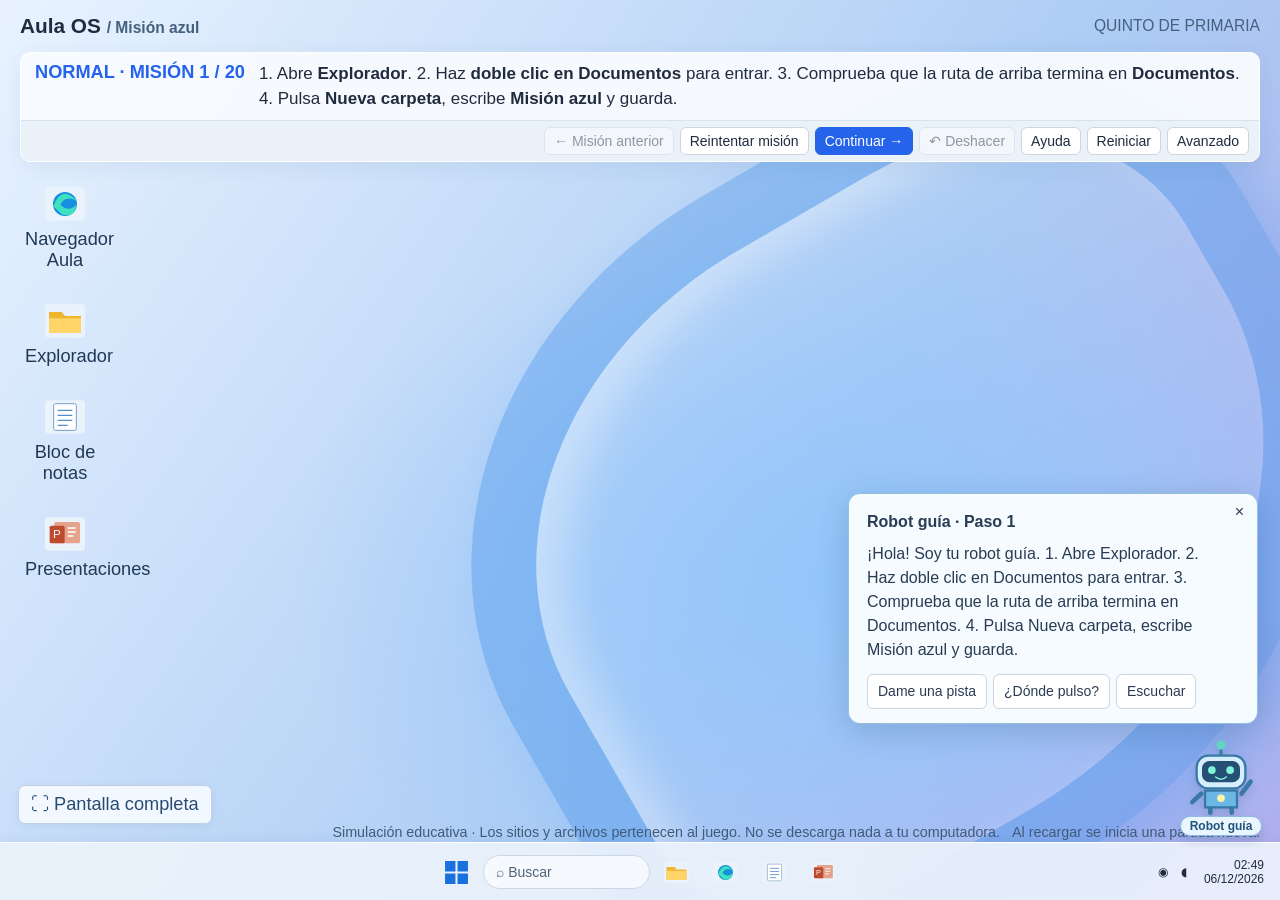
==== commit 35763c9b: "Compactar instrucciones de OS5 en texto horizontal" ====
--- a/index.html
+++ b/index.html
@@ -30,6 +30,7 @@
 
 
 #missionPanel{position:fixed;top:52px;left:20px;right:20px;z-index:10002;max-height:45vh;overflow:auto;border:1px solid #fff;border-radius:10px;background:#f8fbfff5;box-shadow:0 5px 20px #23426a12}#mission{position:static;max-height:none;overflow:visible;min-height:74px;border:0;border-radius:0;box-shadow:none;background:transparent;display:grid;grid-template-columns:auto minmax(0,1fr);gap:10px 18px;align-items:start;padding:14px 16px}#mission #instruction{min-width:0;width:100%;font-size:19px;line-height:1.6}#missionControls{display:flex;justify-content:flex-end;align-items:center;flex-wrap:wrap;gap:7px;padding:9px 12px;border-top:1px solid #d7e3f0;background:#eaf1f9}#missionControls button{white-space:nowrap;font-size:15px;padding:7px 10px}@media(max-width:650px){#missionPanel{top:43px;left:8px;right:8px;max-height:48vh}#mission{grid-template-columns:1fr;gap:6px;padding:10px 12px}#mission #instruction{font-size:17px}#missionControls{gap:5px;padding:7px}#missionControls button{font-size:13px;padding:6px 8px}}
+#missionPanel{max-height:30vh}#mission{min-height:0;padding:9px 14px;gap:8px 14px}#mission #instruction{font-size:17px;line-height:1.45}#missionControls{padding:6px 10px;gap:6px}#missionControls button{font-size:14px;padding:5px 9px}@media(max-width:650px){#missionPanel{max-height:35vh}#mission{grid-template-columns:auto minmax(0,1fr);padding:8px 10px;gap:8px}#mission .badge{white-space:normal;font-size:12px;max-width:95px}#mission #instruction{font-size:15px;line-height:1.4}}
 </style><body><div id="wallpaper"></div><header><strong>Aula OS <span> / Misión azul</span></strong><span>QUINTO DE PRIMARIA</span></header><div id="missionPanel"><section id="mission" aria-live="polite"><span class="badge" id="level"></span><div id="instruction"></div></section><nav id="missionControls" aria-label="Controles de las misiones"><button id="previousMission" disabled>← Misión anterior</button><button id="retryMission">Reintentar misión</button><button id="continue" class="primary">Continuar →</button><button id="undo" title="Deshacer · Ctrl/Cmd + Z" disabled>↶ Deshacer</button><button id="help">Ayuda</button><button id="reset">Reiniciar</button><button id="modeToggle" aria-pressed="false">Avanzado</button></nav></div><main id="desktop"></main><div id="windows"></div><section id="start" hidden aria-label="Menú Inicio"><div class="start-brand"><span class="start-logo"></span><div><strong>Aula OS</strong><span>Tu espacio de trabajo</span></div></div><input id="startSearch" aria-label="Buscar aplicación" placeholder="Buscar una aplicación"><h3>Anclado</h3><div class="start-grid"><button data-app="browser" data-icon="browser"><span>Navegador Aula</span></button><button data-app="files" data-icon="folder"><span>Explorador</span></button><button data-app="note" data-icon="note"><span>Bloc de notas</span></button><button data-app="slides" data-icon="slides"><span>Presentaciones</span></button><button data-app="docs" data-icon="folder"><span>Documentos</span></button><button data-app="pictures" data-icon="picture"><span>Imágenes</span></button><button data-app="downloads" data-icon="download"><span>Descargas</span></button><button data-app="help" data-icon="help"><span>Ayuda</span></button><button id="guideToggle" data-icon="mouse"><span>Mouse guía: apagado</span></button></div><h3>Recomendados <span>Archivos recientes</span></h3><div id="startRecent"></div><div class="start-bottom"><span class="start-avatar" aria-hidden="true">A</span><span>Estudiante</span><button id="startRestart" aria-label="Reiniciar práctica" title="Reiniciar práctica"><svg viewBox="0 0 24 24" fill="none"><path d="M12 3v9M7 6a8 8 0 1 0 10 0" stroke="currentColor" stroke-width="2" stroke-linecap="round"/></svg></button></div></section><nav id="taskbar" aria-label="Barra de tareas"></nav><div id="context" hidden></div><aside id="missionBubble" role="status" aria-live="polite" hidden><button aria-label="Cerrar ayuda" class="bubble-close">×</button><strong>Robot guía</strong><p></p><div class="robot-actions"><button id="robotHint" type="button">Dame una pista</button><button id="robotPoint" type="button">¿Dónde pulso?</button><button id="robotRead" type="button">Escuchar</button></div></aside><button id="robotGuide" type="button" aria-label="Robot guía: explicar el paso actual" aria-expanded="false" data-mood="ready"><svg viewBox="0 0 100 100" aria-hidden="true"><path d="M50 9v12" stroke="#3979a6" stroke-width="4"/><circle class="robot-antenna" cx="50" cy="8" r="6" fill="#62d5c6"/><rect x="18" y="22" width="64" height="43" rx="15" fill="#d7eeff" stroke="#3979a6" stroke-width="3"/><rect x="25" y="29" width="50" height="28" rx="10" fill="#245075"/><g class="robot-eyes" fill="#81f4d9"><circle cx="38" cy="41" r="5"/><circle cx="62" cy="41" r="5"/></g><path d="M43 50q7 6 14 0" fill="none" stroke="#81f4d9" stroke-width="2" stroke-linecap="round"/><path d="M29 68h42v22H29Z" fill="#6bb8e6" stroke="#3979a6" stroke-width="3"/><circle cx="50" cy="78" r="5" fill="#fff4a4"/><path d="M24 72 12 83M36 91v6m28-6v6" stroke="#3979a6" stroke-width="6" stroke-linecap="round"/><path class="robot-arm" d="m77 72 12-16" stroke="#3979a6" stroke-width="6" stroke-linecap="round"/></svg><span>Robot guía</span></button><div id="toast" role="status" hidden></div><div id="dialog" hidden></div><footer>Simulación educativa · Los sitios y archivos pertenecen al juego. No se descarga nada a tu computadora. <span id="sessionStatus">Al recargar se inicia una partida nueva.</span></footer><div id="mouse" aria-hidden="true"></div>
 <script>
 'use strict';
@@ -210,7 +211,7 @@
 }
 function showMissing(message){if(stage>=missions.length){$('#missionBubble').hidden=true;return;}const lines=message?[message]:missingItems();$('#missionBubble strong').textContent='Para terminar la misión '+(stage+1);$('#missionBubble p').textContent=lines.join('\n');$('#missionBubble').hidden=false;robotSay(lines.join('\n'),'hint');}
 function continueMission(){const before=stage;check();if(stage===before)showMissing();else robotGuide();}
-function renderMission(){$('#previousMission').disabled=stage===0||!missionStarts[stage-1];$('#retryMission').disabled=stage>=missions.length;$('#level').textContent=stage<missions.length?(mode==='advanced'?'AVANZADO':'NORMAL')+' · MISIÓN '+(stage+1)+' / '+missions.length:'COMPLETADO';robotGuide();$('#instruction').innerHTML=stage<missions.length?missions[stage].txt.replace(/ ([2-9]\.) /g,'<br>$1 ')+(missions[stage].count?'<small>Faltan: '+(missions[stage].count().join(', ')||'ninguna')+'</small>':''):'<b>¡Proyecto terminado!</b> Ya puedes practicar este recorrido en los programas reales con tu profesor.';}
+function renderMission(){$('#previousMission').disabled=stage===0||!missionStarts[stage-1];$('#retryMission').disabled=stage>=missions.length;$('#level').textContent=stage<missions.length?(mode==='advanced'?'AVANZADO':'NORMAL')+' · MISIÓN '+(stage+1)+' / '+missions.length:'COMPLETADO';robotGuide();$('#instruction').innerHTML=stage<missions.length?missions[stage].txt+(missions[stage].count?'<small>Faltan: '+(missions[stage].count().join(', ')||'ninguna')+'</small>':''):'<b>¡Proyecto terminado!</b> Ya puedes practicar este recorrido en los programas reales con tu profesor.';}
 
 function dialog(title,initial,callback,confirmOnly=false){const d=$('#dialog');d.hidden=false;d.innerHTML='<form class="dialogbox"><h2></h2><input aria-label="Nombre" autocomplete="off"><div class="actions"><button type="button">Cancelar</button><button class="primary">'+(confirmOnly?'Confirmar':'Guardar')+'</button></div></form>';d.querySelector('h2').textContent=title;const input=d.querySelector('input');input.value=initial;input.hidden=confirmOnly;d.querySelector('button').onclick=()=>d.hidden=true;d.querySelector('form').onsubmit=e=>{e.preventDefault();const val=input.value.trim();if(!confirmOnly&&!val)return;d.hidden=true;callback(val)};if(confirmOnly)d.querySelector('.primary').focus();else{input.focus();input.select()}}
 function menu(e,items){e.preventDefault();e.stopPropagation();const m=$('#context');m.innerHTML='';for(let [text,fn,disabled] of items){const b=document.createElement('button');b.textContent=text;b.disabled=!!disabled;b.onclick=()=>{m.hidden=true;fn()};m.append(b)}m.hidden=false;m.style.left=Math.min(e.clientX,innerWidth-215)+'px';m.style.top=Math.max(130,Math.min(e.clientY,innerHeight-m.offsetHeight-65))+'px';m.querySelector('button:not(:disabled)')?.focus()}
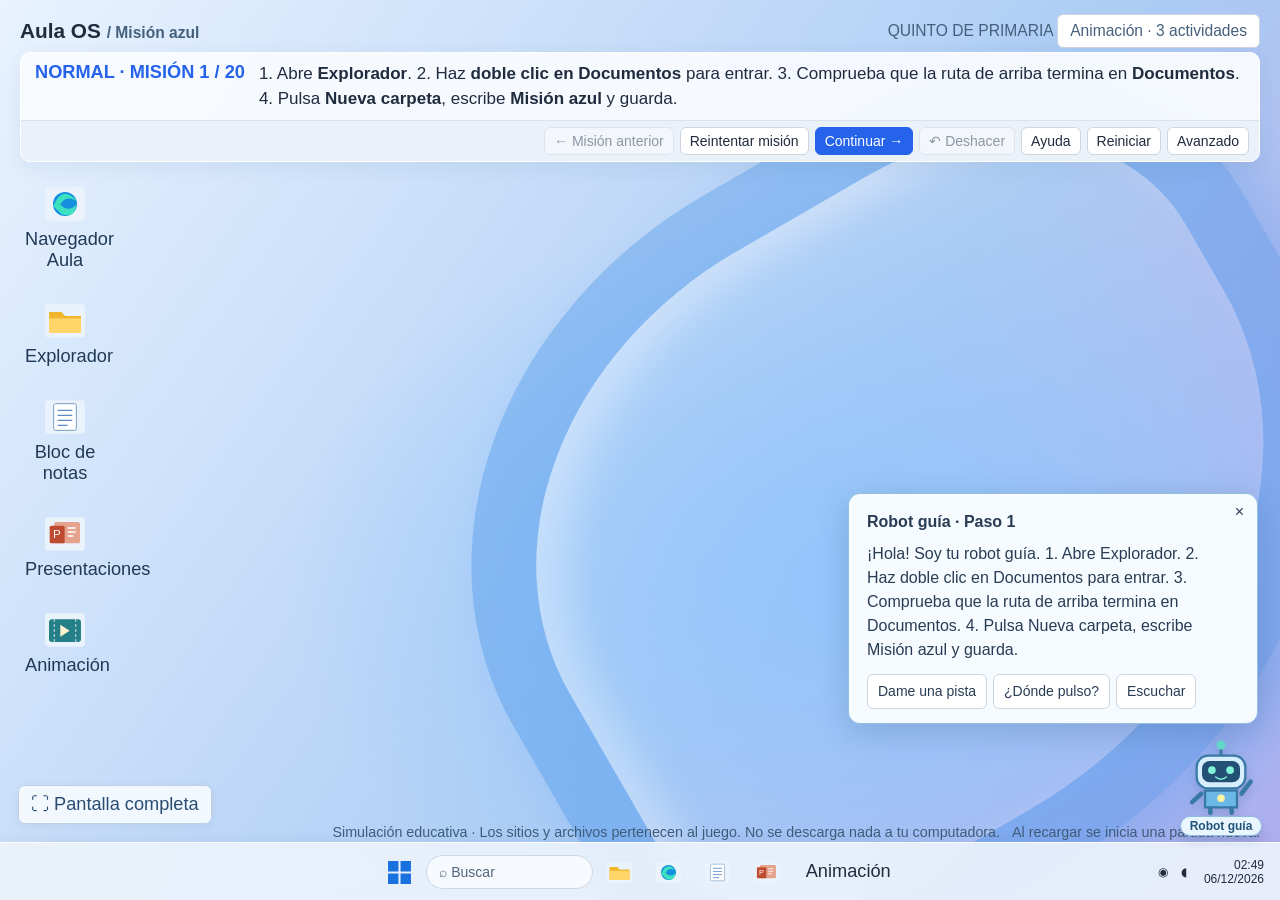
==== commit 721fc09a: "Integra tres animaciones para quinto: capibara, misión espacial y mariposa" ====
--- a/index.html
+++ b/index.html
@@ -31,7 +31,7 @@
 
 #missionPanel{position:fixed;top:52px;left:20px;right:20px;z-index:10002;max-height:45vh;overflow:auto;border:1px solid #fff;border-radius:10px;background:#f8fbfff5;box-shadow:0 5px 20px #23426a12}#mission{position:static;max-height:none;overflow:visible;min-height:74px;border:0;border-radius:0;box-shadow:none;background:transparent;display:grid;grid-template-columns:auto minmax(0,1fr);gap:10px 18px;align-items:start;padding:14px 16px}#mission #instruction{min-width:0;width:100%;font-size:19px;line-height:1.6}#missionControls{display:flex;justify-content:flex-end;align-items:center;flex-wrap:wrap;gap:7px;padding:9px 12px;border-top:1px solid #d7e3f0;background:#eaf1f9}#missionControls button{white-space:nowrap;font-size:15px;padding:7px 10px}@media(max-width:650px){#missionPanel{top:43px;left:8px;right:8px;max-height:48vh}#mission{grid-template-columns:1fr;gap:6px;padding:10px 12px}#mission #instruction{font-size:17px}#missionControls{gap:5px;padding:7px}#missionControls button{font-size:13px;padding:6px 8px}}
 #missionPanel{max-height:30vh}#mission{min-height:0;padding:9px 14px;gap:8px 14px}#mission #instruction{font-size:17px;line-height:1.45}#missionControls{padding:6px 10px;gap:6px}#missionControls button{font-size:14px;padding:5px 9px}@media(max-width:650px){#missionPanel{max-height:35vh}#mission{grid-template-columns:auto minmax(0,1fr);padding:8px 10px;gap:8px}#mission .badge{white-space:normal;font-size:12px;max-width:95px}#mission #instruction{font-size:15px;line-height:1.4}}
-</style><body><div id="wallpaper"></div><header><strong>Aula OS <span> / Misión azul</span></strong><span>QUINTO DE PRIMARIA</span></header><div id="missionPanel"><section id="mission" aria-live="polite"><span class="badge" id="level"></span><div id="instruction"></div></section><nav id="missionControls" aria-label="Controles de las misiones"><button id="previousMission" disabled>← Misión anterior</button><button id="retryMission">Reintentar misión</button><button id="continue" class="primary">Continuar →</button><button id="undo" title="Deshacer · Ctrl/Cmd + Z" disabled>↶ Deshacer</button><button id="help">Ayuda</button><button id="reset">Reiniciar</button><button id="modeToggle" aria-pressed="false">Avanzado</button></nav></div><main id="desktop"></main><div id="windows"></div><section id="start" hidden aria-label="Menú Inicio"><div class="start-brand"><span class="start-logo"></span><div><strong>Aula OS</strong><span>Tu espacio de trabajo</span></div></div><input id="startSearch" aria-label="Buscar aplicación" placeholder="Buscar una aplicación"><h3>Anclado</h3><div class="start-grid"><button data-app="browser" data-icon="browser"><span>Navegador Aula</span></button><button data-app="files" data-icon="folder"><span>Explorador</span></button><button data-app="note" data-icon="note"><span>Bloc de notas</span></button><button data-app="slides" data-icon="slides"><span>Presentaciones</span></button><button data-app="docs" data-icon="folder"><span>Documentos</span></button><button data-app="pictures" data-icon="picture"><span>Imágenes</span></button><button data-app="downloads" data-icon="download"><span>Descargas</span></button><button data-app="help" data-icon="help"><span>Ayuda</span></button><button id="guideToggle" data-icon="mouse"><span>Mouse guía: apagado</span></button></div><h3>Recomendados <span>Archivos recientes</span></h3><div id="startRecent"></div><div class="start-bottom"><span class="start-avatar" aria-hidden="true">A</span><span>Estudiante</span><button id="startRestart" aria-label="Reiniciar práctica" title="Reiniciar práctica"><svg viewBox="0 0 24 24" fill="none"><path d="M12 3v9M7 6a8 8 0 1 0 10 0" stroke="currentColor" stroke-width="2" stroke-linecap="round"/></svg></button></div></section><nav id="taskbar" aria-label="Barra de tareas"></nav><div id="context" hidden></div><aside id="missionBubble" role="status" aria-live="polite" hidden><button aria-label="Cerrar ayuda" class="bubble-close">×</button><strong>Robot guía</strong><p></p><div class="robot-actions"><button id="robotHint" type="button">Dame una pista</button><button id="robotPoint" type="button">¿Dónde pulso?</button><button id="robotRead" type="button">Escuchar</button></div></aside><button id="robotGuide" type="button" aria-label="Robot guía: explicar el paso actual" aria-expanded="false" data-mood="ready"><svg viewBox="0 0 100 100" aria-hidden="true"><path d="M50 9v12" stroke="#3979a6" stroke-width="4"/><circle class="robot-antenna" cx="50" cy="8" r="6" fill="#62d5c6"/><rect x="18" y="22" width="64" height="43" rx="15" fill="#d7eeff" stroke="#3979a6" stroke-width="3"/><rect x="25" y="29" width="50" height="28" rx="10" fill="#245075"/><g class="robot-eyes" fill="#81f4d9"><circle cx="38" cy="41" r="5"/><circle cx="62" cy="41" r="5"/></g><path d="M43 50q7 6 14 0" fill="none" stroke="#81f4d9" stroke-width="2" stroke-linecap="round"/><path d="M29 68h42v22H29Z" fill="#6bb8e6" stroke="#3979a6" stroke-width="3"/><circle cx="50" cy="78" r="5" fill="#fff4a4"/><path d="M24 72 12 83M36 91v6m28-6v6" stroke="#3979a6" stroke-width="6" stroke-linecap="round"/><path class="robot-arm" d="m77 72 12-16" stroke="#3979a6" stroke-width="6" stroke-linecap="round"/></svg><span>Robot guía</span></button><div id="toast" role="status" hidden></div><div id="dialog" hidden></div><footer>Simulación educativa · Los sitios y archivos pertenecen al juego. No se descarga nada a tu computadora. <span id="sessionStatus">Al recargar se inicia una partida nueva.</span></footer><div id="mouse" aria-hidden="true"></div>
+body.animations-mode > :not(#animations-screen){display:none!important}#animations-screen[hidden],#animations-screen iframe[hidden]{display:none!important}.animation-navigation{display:flex;gap:8px;flex-wrap:wrap;padding:10px 14px;background:#e4edf2;border-bottom:1px solid #c4d5df;flex:none}.animation-navigation button{font-size:15px;padding:9px 13px}.animation-navigation .active{background:#216e78;color:#fff;border-color:#216e78}</style><body><div id="wallpaper"></div><header><strong>Aula OS <span> / Misión azul</span></strong><span>QUINTO DE PRIMARIA <button onclick="launchTask('animations')">Animación · 3 actividades</button></span></header><div id="missionPanel"><section id="mission" aria-live="polite"><span class="badge" id="level"></span><div id="instruction"></div></section><nav id="missionControls" aria-label="Controles de las misiones"><button id="previousMission" disabled>← Misión anterior</button><button id="retryMission">Reintentar misión</button><button id="continue" class="primary">Continuar →</button><button id="undo" title="Deshacer · Ctrl/Cmd + Z" disabled>↶ Deshacer</button><button id="help">Ayuda</button><button id="reset">Reiniciar</button><button id="modeToggle" aria-pressed="false">Avanzado</button></nav></div><main id="desktop"></main><div id="windows"></div><section id="start" hidden aria-label="Menú Inicio"><div class="start-brand"><span class="start-logo"></span><div><strong>Aula OS</strong><span>Tu espacio de trabajo</span></div></div><input id="startSearch" aria-label="Buscar aplicación" placeholder="Buscar una aplicación"><h3>Anclado</h3><div class="start-grid"><button data-app="browser" data-icon="browser"><span>Navegador Aula</span></button><button data-app="files" data-icon="folder"><span>Explorador</span></button><button data-app="note" data-icon="note"><span>Bloc de notas</span></button><button data-app="slides" data-icon="slides"><span>Presentaciones</span></button><button data-app="animations" data-icon="animation"><span>Animación · 3 actividades</span></button><button data-app="docs" data-icon="folder"><span>Documentos</span></button><button data-app="pictures" data-icon="picture"><span>Imágenes</span></button><button data-app="downloads" data-icon="download"><span>Descargas</span></button><button data-app="help" data-icon="help"><span>Ayuda</span></button><button id="guideToggle" data-icon="mouse"><span>Mouse guía: apagado</span></button></div><h3>Recomendados <span>Archivos recientes</span></h3><div id="startRecent"></div><div class="start-bottom"><span class="start-avatar" aria-hidden="true">A</span><span>Estudiante</span><button id="startRestart" aria-label="Reiniciar práctica" title="Reiniciar práctica"><svg viewBox="0 0 24 24" fill="none"><path d="M12 3v9M7 6a8 8 0 1 0 10 0" stroke="currentColor" stroke-width="2" stroke-linecap="round"/></svg></button></div></section><nav id="taskbar" aria-label="Barra de tareas"></nav><div id="context" hidden></div><aside id="missionBubble" role="status" aria-live="polite" hidden><button aria-label="Cerrar ayuda" class="bubble-close">×</button><strong>Robot guía</strong><p></p><div class="robot-actions"><button id="robotHint" type="button">Dame una pista</button><button id="robotPoint" type="button">¿Dónde pulso?</button><button id="robotRead" type="button">Escuchar</button></div></aside><button id="robotGuide" type="button" aria-label="Robot guía: explicar el paso actual" aria-expanded="false" data-mood="ready"><svg viewBox="0 0 100 100" aria-hidden="true"><path d="M50 9v12" stroke="#3979a6" stroke-width="4"/><circle class="robot-antenna" cx="50" cy="8" r="6" fill="#62d5c6"/><rect x="18" y="22" width="64" height="43" rx="15" fill="#d7eeff" stroke="#3979a6" stroke-width="3"/><rect x="25" y="29" width="50" height="28" rx="10" fill="#245075"/><g class="robot-eyes" fill="#81f4d9"><circle cx="38" cy="41" r="5"/><circle cx="62" cy="41" r="5"/></g><path d="M43 50q7 6 14 0" fill="none" stroke="#81f4d9" stroke-width="2" stroke-linecap="round"/><path d="M29 68h42v22H29Z" fill="#6bb8e6" stroke="#3979a6" stroke-width="3"/><circle cx="50" cy="78" r="5" fill="#fff4a4"/><path d="M24 72 12 83M36 91v6m28-6v6" stroke="#3979a6" stroke-width="6" stroke-linecap="round"/><path class="robot-arm" d="m77 72 12-16" stroke="#3979a6" stroke-width="6" stroke-linecap="round"/></svg><span>Robot guía</span></button><div id="toast" role="status" hidden></div><div id="dialog" hidden></div><footer>Simulación educativa · Los sitios y archivos pertenecen al juego. No se descarga nada a tu computadora. <span id="sessionStatus">Al recargar se inicia una partida nueva.</span></footer><div id="mouse" aria-hidden="true"></div>
 <script>
 'use strict';
 const $=s=>document.querySelector(s), svg=(body,bg='#eaf2fc')=>`<svg viewBox="0 0 120 100" xmlns="http://www.w3.org/2000/svg"><rect width="120" height="100" rx="10" fill="${bg}"/>${body}</svg>`;
@@ -318,14 +318,26 @@
  draw();record('ppt-open');if(file)record('ppt-reopen',{name:file.name});
 }
 
-function init(reset=false){robotStep='';clearRobotHighlight();window.speechSynthesis?.cancel();ready=false;undoStack=[];missionStarts=[];draftSlides=null;seq=0;fs=[];clip=null;selected=null;stage=0;tick=0;startTick=0;events=[];$('#windows').innerHTML='';$('#start').hidden=true;$('#context').hidden=true;fs=[{id:'docs',name:'Documentos',type:'folder',parent:'root'},{id:'pictures',name:'Imágenes',type:'folder',parent:'root'},{id:'downloads',name:'Descargas',type:'folder',parent:'root'}];const desk=$('#desktop');desk.innerHTML='';for(const [name,icon,fn] of [['Navegador Aula','browser',browser],['Explorador','folder',()=>explorer()],['Bloc de notas','note',()=>note()],['Presentaciones','slides',()=>presentation()]]){const b=document.createElement('button');b.className='shortcut';b.innerHTML=icons[icon]+name;b.onclick=()=>{desk.querySelectorAll('.sel').forEach(x=>x.classList.remove('sel'));b.classList.add('sel')};b.ondblclick=fn;desk.append(b)}
+
+icons.animation=svg('<rect x="12" y="18" width="96" height="68" rx="9" fill="#247f87"/><path d="m46 34 28 18-28 18Z" fill="#fff3ce"/><path d="M28 18v68m64-68v68" stroke="#bad5db" stroke-width="4" stroke-dasharray="7 8"/>');
+function animations(){
+ window.speechSynthesis?.cancel();document.body.classList.add('animations-mode');
+ let screen=document.getElementById('animations-screen');if(screen){screen.hidden=false;return;}
+ screen=document.createElement('section');screen.id='animations-screen';screen.setAttribute('aria-label','Estudio de animación de quinto');screen.style.cssText='position:fixed;inset:0;z-index:2147483647;background:#eef4f7;display:flex;flex-direction:column';
+ const bar=document.createElement('nav');bar.className='animation-navigation';bar.setAttribute('aria-label','Actividades de animación');
+ const back=document.createElement('button');back.textContent='← Regresar al OS';back.onclick=()=>{screen.hidden=true;document.body.classList.remove('animations-mode');document.querySelector('#taskbar [data-task="animations"]').focus();};bar.append(back);
+ const frames={};function choose(id){bar.querySelectorAll('[data-animation]').forEach(b=>{const active=b.dataset.animation===id;b.classList.toggle('active',active);b.setAttribute('aria-pressed',String(active));});for(const [name,frame] of Object.entries(frames))frame.hidden=name!==id;if(!frames[id]){const frame=document.createElement('iframe');frame.title={capi:'Animación 1 · Capibara de quinto',nave:'Animación 2 · Misión espacial de quinto',mariposa:'Animación 3 · Mariposa en vuelo'}[id];frame.src='animacion-'+id+'.html';frame.style.cssText='width:100%;flex:1;min-height:0;border:0;background:#f6f9fc';frames[id]=frame;screen.append(frame);}}
+ for(const [id,label] of [['capi','1 · Capibara'],['nave','2 · Misión espacial'],['mariposa','3 · Mariposa en vuelo']]){const b=document.createElement('button');b.textContent=label;b.dataset.animation=id;b.onclick=()=>choose(id);bar.append(b);}screen.append(bar);document.body.append(screen);choose('capi');
+}
+
+function init(reset=false){robotStep='';clearRobotHighlight();window.speechSynthesis?.cancel();ready=false;undoStack=[];missionStarts=[];draftSlides=null;seq=0;fs=[];clip=null;selected=null;stage=0;tick=0;startTick=0;events=[];$('#windows').innerHTML='';$('#start').hidden=true;$('#context').hidden=true;fs=[{id:'docs',name:'Documentos',type:'folder',parent:'root'},{id:'pictures',name:'Imágenes',type:'folder',parent:'root'},{id:'downloads',name:'Descargas',type:'folder',parent:'root'}];const desk=$('#desktop');desk.innerHTML='';for(const [name,icon,fn] of [['Navegador Aula','browser',browser],['Explorador','folder',()=>explorer()],['Bloc de notas','note',()=>note()],['Presentaciones','slides',()=>presentation()],['Animación','animation',animations]]){const b=document.createElement('button');b.className='shortcut';b.innerHTML=icons[icon]+name;b.onclick=()=>{desk.querySelectorAll('.sel').forEach(x=>x.classList.remove('sel'));b.classList.add('sel')};b.ondblclick=fn;desk.append(b)}
  
 
  $('#missionBubble').hidden=true;updateTaskbar();ready=true;missionStarts[0]=snapshot();check();updateUndo();persist();}
 
-$('#taskbar').innerHTML='<button data-task="start" title="Inicio" aria-label="Inicio">'+icons.start+'</button><button class="task-search" title="Buscar aplicaciones" aria-label="Buscar aplicaciones">⌕ Buscar</button><button data-task="files" title="Explorador" aria-label="Explorador">'+icons.folder+'</button><button data-task="browser" title="Navegador Aula" aria-label="Navegador Aula">'+icons.browser+'</button><button data-task="note" title="Bloc de notas" aria-label="Bloc de notas">'+icons.note+'</button><button data-task="slides" title="Presentaciones" aria-label="Presentaciones">'+icons.slides+'</button><div class="task-tray"><span class="tray-symbols" aria-label="Red y sonido">◉ ◖</span><span id="clock"></span></div>';
+$('#taskbar').innerHTML='<button data-task="start" title="Inicio" aria-label="Inicio">'+icons.start+'</button><button class="task-search" title="Buscar aplicaciones" aria-label="Buscar aplicaciones">⌕ Buscar</button><button data-task="files" title="Explorador" aria-label="Explorador">'+icons.folder+'</button><button data-task="browser" title="Navegador Aula" aria-label="Navegador Aula">'+icons.browser+'</button><button data-task="note" title="Bloc de notas" aria-label="Bloc de notas">'+icons.note+'</button><button data-task="slides" title="Presentaciones" aria-label="Presentaciones">'+icons.slides+'</button><button data-task="animations" title="Animación · 3 actividades" aria-label="Animación · 3 actividades" style="width:auto;padding:8px 12px">Animación</button><div class="task-tray"><span class="tray-symbols" aria-label="Red y sonido">◉ ◖</span><span id="clock"></span></div>';
 function updateTaskbar(){const windows=[...document.querySelectorAll('.window')];const top=windows.filter(el=>!el.hidden).sort((a,b)=>Number(b.style.zIndex)-Number(a.style.zIndex))[0];document.querySelectorAll('[data-task]').forEach(b=>{const open=windows.filter(el=>el.dataset.app===b.dataset.task);b.classList.toggle('running',!!open.length);b.classList.toggle('active',!!top&&top.dataset.app===b.dataset.task);b.setAttribute('aria-pressed',String(!!top&&top.dataset.app===b.dataset.task));});}
-function launchTask(app){const existing=[...document.querySelectorAll('.window')].filter(el=>el.dataset.app===app).sort((a,b)=>Number(b.style.zIndex)-Number(a.style.zIndex))[0];if(existing){existing.hidden=false;existing.style.zIndex=++winZ;updateTaskbar();return;}({files:()=>explorer(),browser,note:()=>note(),slides:()=>presentation()})[app]();}
+function launchTask(app){const existing=[...document.querySelectorAll('.window')].filter(el=>el.dataset.app===app).sort((a,b)=>Number(b.style.zIndex)-Number(a.style.zIndex))[0];if(existing){existing.hidden=false;existing.style.zIndex=++winZ;updateTaskbar();return;}({files:()=>explorer(),browser,note:()=>note(),slides:()=>presentation(),animations})[app]();}
 function toggleStart(){renderStartRecent();$('#start').hidden=!$('#start').hidden;$('#taskbar [data-task=start]').setAttribute('aria-expanded',String(!$('#start').hidden));if(!$('#start').hidden){$('#startSearch').value='';filterStart();$('#startSearch').focus();}}
 function filterStart(){const q=normalize($('#startSearch').value);document.querySelectorAll('#start [data-app]').forEach(b=>b.hidden=!normalize(b.textContent).includes(q));}
 $('#startSearch').oninput=filterStart;
@@ -334,7 +346,7 @@
 document.querySelectorAll('#start [data-icon]').forEach(b=>b.insertAdjacentHTML('afterbegin',startIcons[b.dataset.icon]));$('#start .start-logo').innerHTML=icons.start;
 function renderStartRecent(){const list=$('#startRecent');list.replaceChildren();const recent=fs.filter(f=>f.type!=='folder').slice(-4).reverse();if(!recent.length){const p=document.createElement('p');p.textContent='Tus imágenes y notas aparecerán aquí al guardarlas.';list.append(p);}for(const f of recent){const b=document.createElement('button');b.innerHTML=f.type==='image'?assets(f.art).svg:f.type==='slides'?icons.slides:icons.note;const label=document.createElement('span');label.textContent=f.name;b.append(label);b.onclick=()=>{$('#start').hidden=true;if(f.type==='image')view(f);else if(f.type==='slides')presentation(f);else note(f);};list.append(b);}}
 $('#startRestart').onclick=()=>{$('#start').hidden=true;$('#reset').click();};
-$('#taskbar [data-task=start]').onclick=toggleStart;$('#taskbar .task-search').onclick=()=>{if($('#start').hidden)toggleStart();else $('#startSearch').focus();};document.querySelectorAll('#taskbar [data-task]:not([data-task=start])').forEach(b=>b.onclick=()=>launchTask(b.dataset.task));document.querySelectorAll('[data-app]').forEach(b=>b.onclick=()=>{$('#start').hidden=true;({browser,files:()=>explorer(),note:()=>note(),docs:()=>explorer('docs'),pictures:()=>explorer('pictures'),downloads:()=>explorer('downloads'),slides:()=>presentation(),help})[b.dataset.app]()});$('#previousMission').onclick=()=>returnToMission(stage-1);$('#retryMission').onclick=()=>returnToMission(stage);$('#continue').onclick=continueMission;$('#missionBubble .bubble-close').onclick=()=>{$('#missionBubble').hidden=true;$('#robotGuide').setAttribute('aria-expanded','false');clearRobotHighlight();window.speechSynthesis?.cancel();};$('#robotGuide').onclick=()=>robotGuide(true);$('#robotHint').onclick=()=>showMissing();$('#robotPoint').onclick=robotPoint;$('#robotRead').onclick=()=>{if(!window.speechSynthesis||!window.SpeechSynthesisUtterance){robotSay('Puedes leer mi pista en el globo. Este navegador no tiene voz disponible.','hint');return;}window.speechSynthesis.cancel();const speech=new SpeechSynthesisUtterance($('#missionBubble p').textContent);speech.lang='es-MX';speech.rate=.85;window.speechSynthesis.speak(speech);};$('#undo').onclick=undoFiles;$('#help').onclick=help;$('#modeToggle').onclick=()=>dialog('¿Cambiar a modo '+(mode==='normal'?'Avanzado (30 misiones)':'Normal (20 misiones)')+'? Se reiniciará el progreso del juego.','',()=>setMode(mode==='normal'?'advanced':'normal'),true);$('#reset').onclick=()=>dialog('¿Reiniciar la práctica? Se borrará solo el progreso del juego.','',()=>init(true),true);
+$('#taskbar [data-task=start]').onclick=toggleStart;$('#taskbar .task-search').onclick=()=>{if($('#start').hidden)toggleStart();else $('#startSearch').focus();};document.querySelectorAll('#taskbar [data-task]:not([data-task=start])').forEach(b=>b.onclick=()=>launchTask(b.dataset.task));document.querySelectorAll('[data-app]').forEach(b=>b.onclick=()=>{$('#start').hidden=true;({browser,files:()=>explorer(),note:()=>note(),docs:()=>explorer('docs'),pictures:()=>explorer('pictures'),downloads:()=>explorer('downloads'),slides:()=>presentation(),animations,help})[b.dataset.app]()});$('#previousMission').onclick=()=>returnToMission(stage-1);$('#retryMission').onclick=()=>returnToMission(stage);$('#continue').onclick=continueMission;$('#missionBubble .bubble-close').onclick=()=>{$('#missionBubble').hidden=true;$('#robotGuide').setAttribute('aria-expanded','false');clearRobotHighlight();window.speechSynthesis?.cancel();};$('#robotGuide').onclick=()=>robotGuide(true);$('#robotHint').onclick=()=>showMissing();$('#robotPoint').onclick=robotPoint;$('#robotRead').onclick=()=>{if(!window.speechSynthesis||!window.SpeechSynthesisUtterance){robotSay('Puedes leer mi pista en el globo. Este navegador no tiene voz disponible.','hint');return;}window.speechSynthesis.cancel();const speech=new SpeechSynthesisUtterance($('#missionBubble p').textContent);speech.lang='es-MX';speech.rate=.85;window.speechSynthesis.speak(speech);};$('#undo').onclick=undoFiles;$('#help').onclick=help;$('#modeToggle').onclick=()=>dialog('¿Cambiar a modo '+(mode==='normal'?'Avanzado (30 misiones)':'Normal (20 misiones)')+'? Se reiniciará el progreso del juego.','',()=>setMode(mode==='normal'?'advanced':'normal'),true);$('#reset').onclick=()=>dialog('¿Reiniciar la práctica? Se borrará solo el progreso del juego.','',()=>init(true),true);
 document.addEventListener('click',e=>{if(!e.target.closest('#context'))$('#context').hidden=true;if(!e.target.closest('#start,#taskbar'))$('#start').hidden=true});document.addEventListener('keydown',e=>{if(e.key==='Escape'){$('#context').hidden=true;$('#dialog').hidden=true;$('#start').hidden=true}if(e.target.closest('input,textarea,[contenteditable]'))return;if((e.ctrlKey||e.metaKey)&&e.key.toLowerCase()==='z'){e.preventDefault();const active=e.target.closest('.presentation-window');if(active?._undo)active._undo();else undoFiles();return;}if((e.ctrlKey||e.metaKey)&&e.target.closest('.window[data-folder]')){let key=e.key.toLowerCase(),f=byId(selected);if(['c','v','x'].includes(key)){e.preventDefault();if(key==='v')paste(e.target.closest('.window').dataset.folder);else if(f)copy(f,key==='x')}}});
 document.addEventListener('focusout',e=>{if(e.target.matches('.ppt-title,.ppt-text,.note-name')){const before=stage;check();if(stage===before)showMissing();}});
 $('#mouse').innerHTML='<svg viewBox="0 0 50 75"><path d="M25 2C10 2 3 15 3 30v20q0 23 22 23t22-23V30C47 15 40 2 25 2Z" fill="#eef2f7" stroke="#334155" stroke-width="2"/><path id="ml" d="M24 3Q4 4 4 30v5h20Z" fill="#facc15"/><path id="mr" d="M26 3q20 1 20 27v5H26Z" fill="#cbd5e1"/><rect x="22" y="14" width="6" height="14" rx="3" fill="#475569"/></svg>';
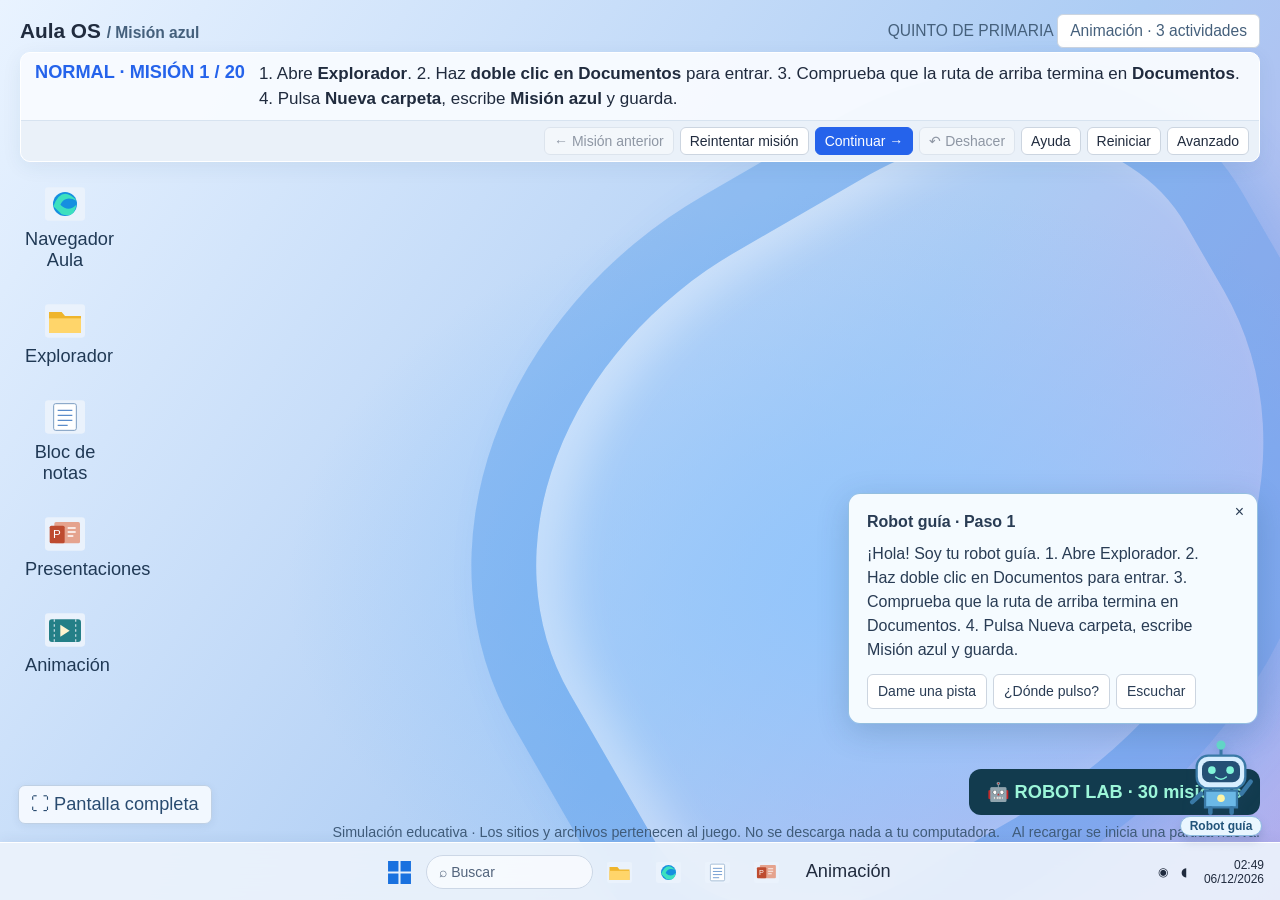
==== commit f5d4e880: "Integrar ROBOT LAB de quinto con 30 misiones y progreso local" ====
--- a/index.html
+++ b/index.html
@@ -31,7 +31,7 @@
 
 #missionPanel{position:fixed;top:52px;left:20px;right:20px;z-index:10002;max-height:45vh;overflow:auto;border:1px solid #fff;border-radius:10px;background:#f8fbfff5;box-shadow:0 5px 20px #23426a12}#mission{position:static;max-height:none;overflow:visible;min-height:74px;border:0;border-radius:0;box-shadow:none;background:transparent;display:grid;grid-template-columns:auto minmax(0,1fr);gap:10px 18px;align-items:start;padding:14px 16px}#mission #instruction{min-width:0;width:100%;font-size:19px;line-height:1.6}#missionControls{display:flex;justify-content:flex-end;align-items:center;flex-wrap:wrap;gap:7px;padding:9px 12px;border-top:1px solid #d7e3f0;background:#eaf1f9}#missionControls button{white-space:nowrap;font-size:15px;padding:7px 10px}@media(max-width:650px){#missionPanel{top:43px;left:8px;right:8px;max-height:48vh}#mission{grid-template-columns:1fr;gap:6px;padding:10px 12px}#mission #instruction{font-size:17px}#missionControls{gap:5px;padding:7px}#missionControls button{font-size:13px;padding:6px 8px}}
 #missionPanel{max-height:30vh}#mission{min-height:0;padding:9px 14px;gap:8px 14px}#mission #instruction{font-size:17px;line-height:1.45}#missionControls{padding:6px 10px;gap:6px}#missionControls button{font-size:14px;padding:5px 9px}@media(max-width:650px){#missionPanel{max-height:35vh}#mission{grid-template-columns:auto minmax(0,1fr);padding:8px 10px;gap:8px}#mission .badge{white-space:normal;font-size:12px;max-width:95px}#mission #instruction{font-size:15px;line-height:1.4}}
-body.animations-mode > :not(#animations-screen){display:none!important}#animations-screen[hidden],#animations-screen iframe[hidden]{display:none!important}.animation-navigation{display:flex;gap:8px;flex-wrap:wrap;padding:10px 14px;background:#e4edf2;border-bottom:1px solid #c4d5df;flex:none}.animation-navigation button{font-size:15px;padding:9px 13px}.animation-navigation .active{background:#216e78;color:#fff;border-color:#216e78}</style><body><div id="wallpaper"></div><header><strong>Aula OS <span> / Misión azul</span></strong><span>QUINTO DE PRIMARIA <button onclick="launchTask('animations')">Animación · 3 actividades</button></span></header><div id="missionPanel"><section id="mission" aria-live="polite"><span class="badge" id="level"></span><div id="instruction"></div></section><nav id="missionControls" aria-label="Controles de las misiones"><button id="previousMission" disabled>← Misión anterior</button><button id="retryMission">Reintentar misión</button><button id="continue" class="primary">Continuar →</button><button id="undo" title="Deshacer · Ctrl/Cmd + Z" disabled>↶ Deshacer</button><button id="help">Ayuda</button><button id="reset">Reiniciar</button><button id="modeToggle" aria-pressed="false">Avanzado</button></nav></div><main id="desktop"></main><div id="windows"></div><section id="start" hidden aria-label="Menú Inicio"><div class="start-brand"><span class="start-logo"></span><div><strong>Aula OS</strong><span>Tu espacio de trabajo</span></div></div><input id="startSearch" aria-label="Buscar aplicación" placeholder="Buscar una aplicación"><h3>Anclado</h3><div class="start-grid"><button data-app="browser" data-icon="browser"><span>Navegador Aula</span></button><button data-app="files" data-icon="folder"><span>Explorador</span></button><button data-app="note" data-icon="note"><span>Bloc de notas</span></button><button data-app="slides" data-icon="slides"><span>Presentaciones</span></button><button data-app="animations" data-icon="animation"><span>Animación · 3 actividades</span></button><button data-app="docs" data-icon="folder"><span>Documentos</span></button><button data-app="pictures" data-icon="picture"><span>Imágenes</span></button><button data-app="downloads" data-icon="download"><span>Descargas</span></button><button data-app="help" data-icon="help"><span>Ayuda</span></button><button id="guideToggle" data-icon="mouse"><span>Mouse guía: apagado</span></button></div><h3>Recomendados <span>Archivos recientes</span></h3><div id="startRecent"></div><div class="start-bottom"><span class="start-avatar" aria-hidden="true">A</span><span>Estudiante</span><button id="startRestart" aria-label="Reiniciar práctica" title="Reiniciar práctica"><svg viewBox="0 0 24 24" fill="none"><path d="M12 3v9M7 6a8 8 0 1 0 10 0" stroke="currentColor" stroke-width="2" stroke-linecap="round"/></svg></button></div></section><nav id="taskbar" aria-label="Barra de tareas"></nav><div id="context" hidden></div><aside id="missionBubble" role="status" aria-live="polite" hidden><button aria-label="Cerrar ayuda" class="bubble-close">×</button><strong>Robot guía</strong><p></p><div class="robot-actions"><button id="robotHint" type="button">Dame una pista</button><button id="robotPoint" type="button">¿Dónde pulso?</button><button id="robotRead" type="button">Escuchar</button></div></aside><button id="robotGuide" type="button" aria-label="Robot guía: explicar el paso actual" aria-expanded="false" data-mood="ready"><svg viewBox="0 0 100 100" aria-hidden="true"><path d="M50 9v12" stroke="#3979a6" stroke-width="4"/><circle class="robot-antenna" cx="50" cy="8" r="6" fill="#62d5c6"/><rect x="18" y="22" width="64" height="43" rx="15" fill="#d7eeff" stroke="#3979a6" stroke-width="3"/><rect x="25" y="29" width="50" height="28" rx="10" fill="#245075"/><g class="robot-eyes" fill="#81f4d9"><circle cx="38" cy="41" r="5"/><circle cx="62" cy="41" r="5"/></g><path d="M43 50q7 6 14 0" fill="none" stroke="#81f4d9" stroke-width="2" stroke-linecap="round"/><path d="M29 68h42v22H29Z" fill="#6bb8e6" stroke="#3979a6" stroke-width="3"/><circle cx="50" cy="78" r="5" fill="#fff4a4"/><path d="M24 72 12 83M36 91v6m28-6v6" stroke="#3979a6" stroke-width="6" stroke-linecap="round"/><path class="robot-arm" d="m77 72 12-16" stroke="#3979a6" stroke-width="6" stroke-linecap="round"/></svg><span>Robot guía</span></button><div id="toast" role="status" hidden></div><div id="dialog" hidden></div><footer>Simulación educativa · Los sitios y archivos pertenecen al juego. No se descarga nada a tu computadora. <span id="sessionStatus">Al recargar se inicia una partida nueva.</span></footer><div id="mouse" aria-hidden="true"></div>
+body.animations-mode > :not(#animations-screen){display:none!important}#animations-screen[hidden],#animations-screen iframe[hidden]{display:none!important}.animation-navigation{display:flex;gap:8px;flex-wrap:wrap;padding:10px 14px;background:#e4edf2;border-bottom:1px solid #c4d5df;flex:none}.animation-navigation button{font-size:15px;padding:9px 13px}.animation-navigation .active{background:#216e78;color:#fff;border-color:#216e78}</style><body><div id="wallpaper"></div><header><strong>Aula OS <span> / Misión azul</span></strong><span>QUINTO DE PRIMARIA <button onclick="launchTask('animations')">Animación · 3 actividades</button></span></header><div id="missionPanel"><section id="mission" aria-live="polite"><span class="badge" id="level"></span><div id="instruction"></div></section><nav id="missionControls" aria-label="Controles de las misiones"><button id="previousMission" disabled>← Misión anterior</button><button id="retryMission">Reintentar misión</button><button id="continue" class="primary">Continuar →</button><button id="undo" title="Deshacer · Ctrl/Cmd + Z" disabled>↶ Deshacer</button><button id="help">Ayuda</button><button id="reset">Reiniciar</button><button id="modeToggle" aria-pressed="false">Avanzado</button></nav></div><a href="robot-lab/" style="position:fixed;right:20px;bottom:85px;z-index:10001;background:#123b4e;color:#9cf6d9;padding:12px 18px;border-radius:12px;text-decoration:none;font-weight:bold">🤖 ROBOT LAB · 30 misiones</a><main id="desktop"></main><div id="windows"></div><section id="start" hidden aria-label="Menú Inicio"><div class="start-brand"><span class="start-logo"></span><div><strong>Aula OS</strong><span>Tu espacio de trabajo</span></div></div><input id="startSearch" aria-label="Buscar aplicación" placeholder="Buscar una aplicación"><h3>Anclado</h3><div class="start-grid"><button data-app="browser" data-icon="browser"><span>Navegador Aula</span></button><button data-app="files" data-icon="folder"><span>Explorador</span></button><button data-app="note" data-icon="note"><span>Bloc de notas</span></button><button data-app="slides" data-icon="slides"><span>Presentaciones</span></button><button data-app="animations" data-icon="animation"><span>Animación · 3 actividades</span></button><button data-app="docs" data-icon="folder"><span>Documentos</span></button><button data-app="pictures" data-icon="picture"><span>Imágenes</span></button><button data-app="downloads" data-icon="download"><span>Descargas</span></button><button data-app="help" data-icon="help"><span>Ayuda</span></button><button id="guideToggle" data-icon="mouse"><span>Mouse guía: apagado</span></button></div><h3>Recomendados <span>Archivos recientes</span></h3><div id="startRecent"></div><div class="start-bottom"><span class="start-avatar" aria-hidden="true">A</span><span>Estudiante</span><button id="startRestart" aria-label="Reiniciar práctica" title="Reiniciar práctica"><svg viewBox="0 0 24 24" fill="none"><path d="M12 3v9M7 6a8 8 0 1 0 10 0" stroke="currentColor" stroke-width="2" stroke-linecap="round"/></svg></button></div></section><nav id="taskbar" aria-label="Barra de tareas"></nav><div id="context" hidden></div><aside id="missionBubble" role="status" aria-live="polite" hidden><button aria-label="Cerrar ayuda" class="bubble-close">×</button><strong>Robot guía</strong><p></p><div class="robot-actions"><button id="robotHint" type="button">Dame una pista</button><button id="robotPoint" type="button">¿Dónde pulso?</button><button id="robotRead" type="button">Escuchar</button></div></aside><button id="robotGuide" type="button" aria-label="Robot guía: explicar el paso actual" aria-expanded="false" data-mood="ready"><svg viewBox="0 0 100 100" aria-hidden="true"><path d="M50 9v12" stroke="#3979a6" stroke-width="4"/><circle class="robot-antenna" cx="50" cy="8" r="6" fill="#62d5c6"/><rect x="18" y="22" width="64" height="43" rx="15" fill="#d7eeff" stroke="#3979a6" stroke-width="3"/><rect x="25" y="29" width="50" height="28" rx="10" fill="#245075"/><g class="robot-eyes" fill="#81f4d9"><circle cx="38" cy="41" r="5"/><circle cx="62" cy="41" r="5"/></g><path d="M43 50q7 6 14 0" fill="none" stroke="#81f4d9" stroke-width="2" stroke-linecap="round"/><path d="M29 68h42v22H29Z" fill="#6bb8e6" stroke="#3979a6" stroke-width="3"/><circle cx="50" cy="78" r="5" fill="#fff4a4"/><path d="M24 72 12 83M36 91v6m28-6v6" stroke="#3979a6" stroke-width="6" stroke-linecap="round"/><path class="robot-arm" d="m77 72 12-16" stroke="#3979a6" stroke-width="6" stroke-linecap="round"/></svg><span>Robot guía</span></button><div id="toast" role="status" hidden></div><div id="dialog" hidden></div><footer>Simulación educativa · Los sitios y archivos pertenecen al juego. No se descarga nada a tu computadora. <span id="sessionStatus">Al recargar se inicia una partida nueva.</span></footer><div id="mouse" aria-hidden="true"></div>
 <script>
 'use strict';
 const $=s=>document.querySelector(s), svg=(body,bg='#eaf2fc')=>`<svg viewBox="0 0 120 100" xmlns="http://www.w3.org/2000/svg"><rect width="120" height="100" rx="10" fill="${bg}"/>${body}</svg>`;
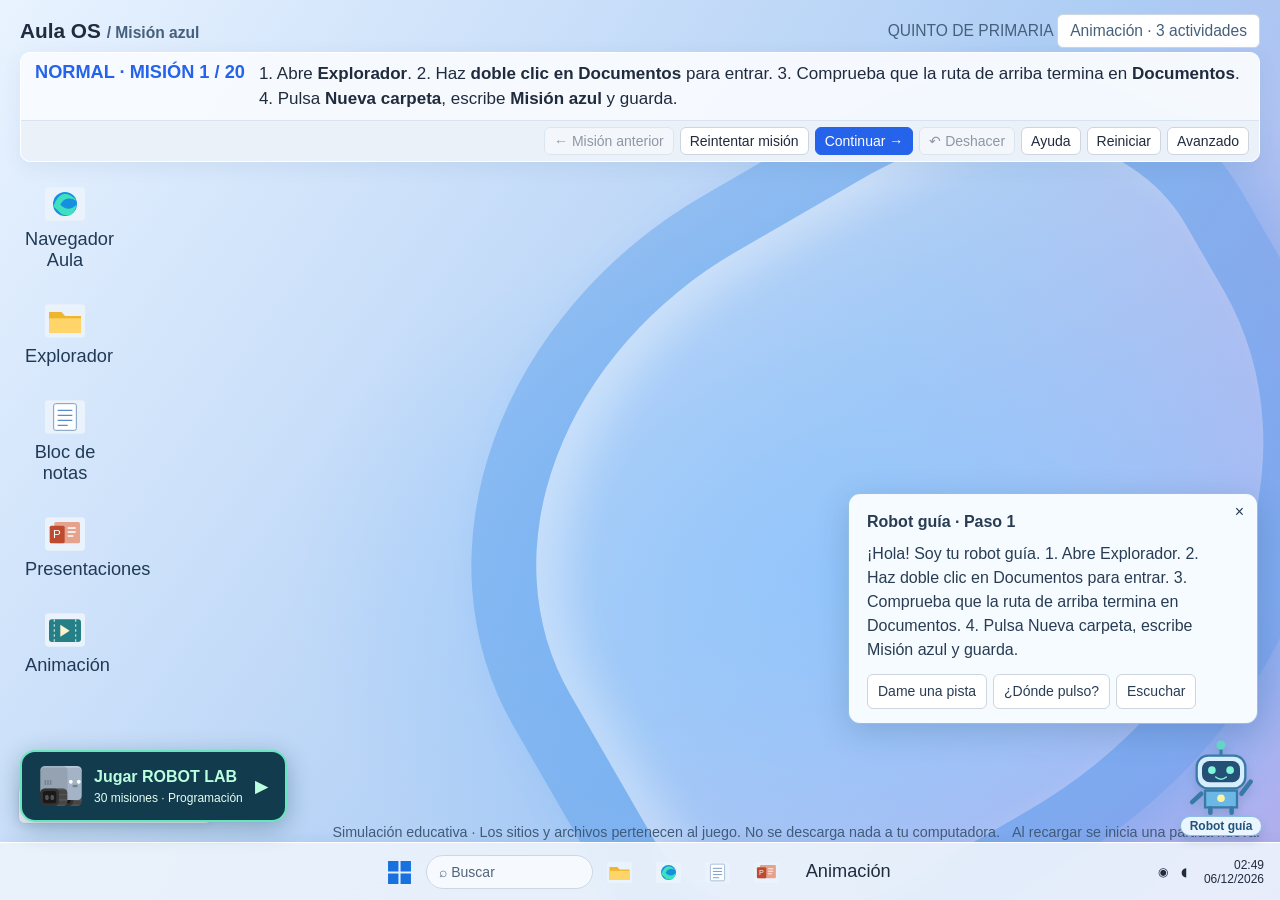
==== commit 4a7b311a: "Hacer visible el botón ROBOT LAB y añadir acceso en Inicio" ====
--- a/index.html
+++ b/index.html
@@ -31,7 +31,8 @@
 
 #missionPanel{position:fixed;top:52px;left:20px;right:20px;z-index:10002;max-height:45vh;overflow:auto;border:1px solid #fff;border-radius:10px;background:#f8fbfff5;box-shadow:0 5px 20px #23426a12}#mission{position:static;max-height:none;overflow:visible;min-height:74px;border:0;border-radius:0;box-shadow:none;background:transparent;display:grid;grid-template-columns:auto minmax(0,1fr);gap:10px 18px;align-items:start;padding:14px 16px}#mission #instruction{min-width:0;width:100%;font-size:19px;line-height:1.6}#missionControls{display:flex;justify-content:flex-end;align-items:center;flex-wrap:wrap;gap:7px;padding:9px 12px;border-top:1px solid #d7e3f0;background:#eaf1f9}#missionControls button{white-space:nowrap;font-size:15px;padding:7px 10px}@media(max-width:650px){#missionPanel{top:43px;left:8px;right:8px;max-height:48vh}#mission{grid-template-columns:1fr;gap:6px;padding:10px 12px}#mission #instruction{font-size:17px}#missionControls{gap:5px;padding:7px}#missionControls button{font-size:13px;padding:6px 8px}}
 #missionPanel{max-height:30vh}#mission{min-height:0;padding:9px 14px;gap:8px 14px}#mission #instruction{font-size:17px;line-height:1.45}#missionControls{padding:6px 10px;gap:6px}#missionControls button{font-size:14px;padding:5px 9px}@media(max-width:650px){#missionPanel{max-height:35vh}#mission{grid-template-columns:auto minmax(0,1fr);padding:8px 10px;gap:8px}#mission .badge{white-space:normal;font-size:12px;max-width:95px}#mission #instruction{font-size:15px;line-height:1.4}}
-body.animations-mode > :not(#animations-screen){display:none!important}#animations-screen[hidden],#animations-screen iframe[hidden]{display:none!important}.animation-navigation{display:flex;gap:8px;flex-wrap:wrap;padding:10px 14px;background:#e4edf2;border-bottom:1px solid #c4d5df;flex:none}.animation-navigation button{font-size:15px;padding:9px 13px}.animation-navigation .active{background:#216e78;color:#fff;border-color:#216e78}</style><body><div id="wallpaper"></div><header><strong>Aula OS <span> / Misión azul</span></strong><span>QUINTO DE PRIMARIA <button onclick="launchTask('animations')">Animación · 3 actividades</button></span></header><div id="missionPanel"><section id="mission" aria-live="polite"><span class="badge" id="level"></span><div id="instruction"></div></section><nav id="missionControls" aria-label="Controles de las misiones"><button id="previousMission" disabled>← Misión anterior</button><button id="retryMission">Reintentar misión</button><button id="continue" class="primary">Continuar →</button><button id="undo" title="Deshacer · Ctrl/Cmd + Z" disabled>↶ Deshacer</button><button id="help">Ayuda</button><button id="reset">Reiniciar</button><button id="modeToggle" aria-pressed="false">Avanzado</button></nav></div><a href="robot-lab/" style="position:fixed;right:20px;bottom:85px;z-index:10001;background:#123b4e;color:#9cf6d9;padding:12px 18px;border-radius:12px;text-decoration:none;font-weight:bold">🤖 ROBOT LAB · 30 misiones</a><main id="desktop"></main><div id="windows"></div><section id="start" hidden aria-label="Menú Inicio"><div class="start-brand"><span class="start-logo"></span><div><strong>Aula OS</strong><span>Tu espacio de trabajo</span></div></div><input id="startSearch" aria-label="Buscar aplicación" placeholder="Buscar una aplicación"><h3>Anclado</h3><div class="start-grid"><button data-app="browser" data-icon="browser"><span>Navegador Aula</span></button><button data-app="files" data-icon="folder"><span>Explorador</span></button><button data-app="note" data-icon="note"><span>Bloc de notas</span></button><button data-app="slides" data-icon="slides"><span>Presentaciones</span></button><button data-app="animations" data-icon="animation"><span>Animación · 3 actividades</span></button><button data-app="docs" data-icon="folder"><span>Documentos</span></button><button data-app="pictures" data-icon="picture"><span>Imágenes</span></button><button data-app="downloads" data-icon="download"><span>Descargas</span></button><button data-app="help" data-icon="help"><span>Ayuda</span></button><button id="guideToggle" data-icon="mouse"><span>Mouse guía: apagado</span></button></div><h3>Recomendados <span>Archivos recientes</span></h3><div id="startRecent"></div><div class="start-bottom"><span class="start-avatar" aria-hidden="true">A</span><span>Estudiante</span><button id="startRestart" aria-label="Reiniciar práctica" title="Reiniciar práctica"><svg viewBox="0 0 24 24" fill="none"><path d="M12 3v9M7 6a8 8 0 1 0 10 0" stroke="currentColor" stroke-width="2" stroke-linecap="round"/></svg></button></div></section><nav id="taskbar" aria-label="Barra de tareas"></nav><div id="context" hidden></div><aside id="missionBubble" role="status" aria-live="polite" hidden><button aria-label="Cerrar ayuda" class="bubble-close">×</button><strong>Robot guía</strong><p></p><div class="robot-actions"><button id="robotHint" type="button">Dame una pista</button><button id="robotPoint" type="button">¿Dónde pulso?</button><button id="robotRead" type="button">Escuchar</button></div></aside><button id="robotGuide" type="button" aria-label="Robot guía: explicar el paso actual" aria-expanded="false" data-mood="ready"><svg viewBox="0 0 100 100" aria-hidden="true"><path d="M50 9v12" stroke="#3979a6" stroke-width="4"/><circle class="robot-antenna" cx="50" cy="8" r="6" fill="#62d5c6"/><rect x="18" y="22" width="64" height="43" rx="15" fill="#d7eeff" stroke="#3979a6" stroke-width="3"/><rect x="25" y="29" width="50" height="28" rx="10" fill="#245075"/><g class="robot-eyes" fill="#81f4d9"><circle cx="38" cy="41" r="5"/><circle cx="62" cy="41" r="5"/></g><path d="M43 50q7 6 14 0" fill="none" stroke="#81f4d9" stroke-width="2" stroke-linecap="round"/><path d="M29 68h42v22H29Z" fill="#6bb8e6" stroke="#3979a6" stroke-width="3"/><circle cx="50" cy="78" r="5" fill="#fff4a4"/><path d="M24 72 12 83M36 91v6m28-6v6" stroke="#3979a6" stroke-width="6" stroke-linecap="round"/><path class="robot-arm" d="m77 72 12-16" stroke="#3979a6" stroke-width="6" stroke-linecap="round"/></svg><span>Robot guía</span></button><div id="toast" role="status" hidden></div><div id="dialog" hidden></div><footer>Simulación educativa · Los sitios y archivos pertenecen al juego. No se descarga nada a tu computadora. <span id="sessionStatus">Al recargar se inicia una partida nueva.</span></footer><div id="mouse" aria-hidden="true"></div>
+body.animations-mode > :not(#animations-screen){display:none!important}#animations-screen[hidden],#animations-screen iframe[hidden]{display:none!important}.animation-navigation{display:flex;gap:8px;flex-wrap:wrap;padding:10px 14px;background:#e4edf2;border-bottom:1px solid #c4d5df;flex:none}.animation-navigation button{font-size:15px;padding:9px 13px}.animation-navigation .active{background:#216e78;color:#fff;border-color:#216e78}.robot-game-launcher{position:fixed;left:20px;bottom:78px;z-index:10012;display:flex;align-items:center;gap:12px;background:#123b4e;color:#baffdf;padding:13px 18px;border:2px solid #69e5be;border-radius:15px;text-decoration:none;box-shadow:0 6px 24px #123b4e55;font:16px Segoe UI,Arial,sans-serif}.robot-game-launcher img{width:42px;height:42px;object-fit:contain}.robot-game-launcher small{display:block;font-size:12px;margin-top:5px;color:#e4fff3}.robot-game-launcher:hover{background:#20546b}.robot-game-launcher:focus-visible{outline:3px solid #ffce61;outline-offset:4px}@media(max-width:650px){.robot-game-launcher{left:10px;bottom:74px;padding:9px 12px;font-size:14px;gap:8px}.robot-game-launcher img{width:32px;height:32px}}
+</style><body><div id="wallpaper"></div><header><strong>Aula OS <span> / Misión azul</span></strong><span>QUINTO DE PRIMARIA <button onclick="launchTask('animations')">Animación · 3 actividades</button></span></header><div id="missionPanel"><section id="mission" aria-live="polite"><span class="badge" id="level"></span><div id="instruction"></div></section><nav id="missionControls" aria-label="Controles de las misiones"><button id="previousMission" disabled>← Misión anterior</button><button id="retryMission">Reintentar misión</button><button id="continue" class="primary">Continuar →</button><button id="undo" title="Deshacer · Ctrl/Cmd + Z" disabled>↶ Deshacer</button><button id="help">Ayuda</button><button id="reset">Reiniciar</button><button id="modeToggle" aria-pressed="false">Avanzado</button></nav></div><a href="robot-lab/" class="robot-game-launcher"><img src="robot-lab/assets/robot-idle.png" alt=""><div><b>Jugar ROBOT LAB</b><small>30 misiones · Programación</small></div><strong aria-hidden="true">▶</strong></a><main id="desktop"></main><div id="windows"></div><section id="start" hidden aria-label="Menú Inicio"><div class="start-brand"><span class="start-logo"></span><div><strong>Aula OS</strong><span>Tu espacio de trabajo</span></div></div><input id="startSearch" aria-label="Buscar aplicación" placeholder="Buscar una aplicación"><a href="robot-lab/" style="display:block;background:#123b4e;color:#baffdf;padding:12px;border-radius:10px;text-decoration:none;margin:8px 0;font-weight:bold">🤖 Jugar ROBOT LAB →</a><h3>Anclado</h3><div class="start-grid"><button data-app="browser" data-icon="browser"><span>Navegador Aula</span></button><button data-app="files" data-icon="folder"><span>Explorador</span></button><button data-app="note" data-icon="note"><span>Bloc de notas</span></button><button data-app="slides" data-icon="slides"><span>Presentaciones</span></button><button data-app="animations" data-icon="animation"><span>Animación · 3 actividades</span></button><button data-app="docs" data-icon="folder"><span>Documentos</span></button><button data-app="pictures" data-icon="picture"><span>Imágenes</span></button><button data-app="downloads" data-icon="download"><span>Descargas</span></button><button data-app="help" data-icon="help"><span>Ayuda</span></button><button id="guideToggle" data-icon="mouse"><span>Mouse guía: apagado</span></button></div><h3>Recomendados <span>Archivos recientes</span></h3><div id="startRecent"></div><div class="start-bottom"><span class="start-avatar" aria-hidden="true">A</span><span>Estudiante</span><button id="startRestart" aria-label="Reiniciar práctica" title="Reiniciar práctica"><svg viewBox="0 0 24 24" fill="none"><path d="M12 3v9M7 6a8 8 0 1 0 10 0" stroke="currentColor" stroke-width="2" stroke-linecap="round"/></svg></button></div></section><nav id="taskbar" aria-label="Barra de tareas"></nav><div id="context" hidden></div><aside id="missionBubble" role="status" aria-live="polite" hidden><button aria-label="Cerrar ayuda" class="bubble-close">×</button><strong>Robot guía</strong><p></p><div class="robot-actions"><button id="robotHint" type="button">Dame una pista</button><button id="robotPoint" type="button">¿Dónde pulso?</button><button id="robotRead" type="button">Escuchar</button></div></aside><button id="robotGuide" type="button" aria-label="Robot guía: explicar el paso actual" aria-expanded="false" data-mood="ready"><svg viewBox="0 0 100 100" aria-hidden="true"><path d="M50 9v12" stroke="#3979a6" stroke-width="4"/><circle class="robot-antenna" cx="50" cy="8" r="6" fill="#62d5c6"/><rect x="18" y="22" width="64" height="43" rx="15" fill="#d7eeff" stroke="#3979a6" stroke-width="3"/><rect x="25" y="29" width="50" height="28" rx="10" fill="#245075"/><g class="robot-eyes" fill="#81f4d9"><circle cx="38" cy="41" r="5"/><circle cx="62" cy="41" r="5"/></g><path d="M43 50q7 6 14 0" fill="none" stroke="#81f4d9" stroke-width="2" stroke-linecap="round"/><path d="M29 68h42v22H29Z" fill="#6bb8e6" stroke="#3979a6" stroke-width="3"/><circle cx="50" cy="78" r="5" fill="#fff4a4"/><path d="M24 72 12 83M36 91v6m28-6v6" stroke="#3979a6" stroke-width="6" stroke-linecap="round"/><path class="robot-arm" d="m77 72 12-16" stroke="#3979a6" stroke-width="6" stroke-linecap="round"/></svg><span>Robot guía</span></button><div id="toast" role="status" hidden></div><div id="dialog" hidden></div><footer>Simulación educativa · Los sitios y archivos pertenecen al juego. No se descarga nada a tu computadora. <span id="sessionStatus">Al recargar se inicia una partida nueva.</span></footer><div id="mouse" aria-hidden="true"></div>
 <script>
 'use strict';
 const $=s=>document.querySelector(s), svg=(body,bg='#eaf2fc')=>`<svg viewBox="0 0 120 100" xmlns="http://www.w3.org/2000/svg"><rect width="120" height="100" rx="10" fill="${bg}"/>${body}</svg>`;
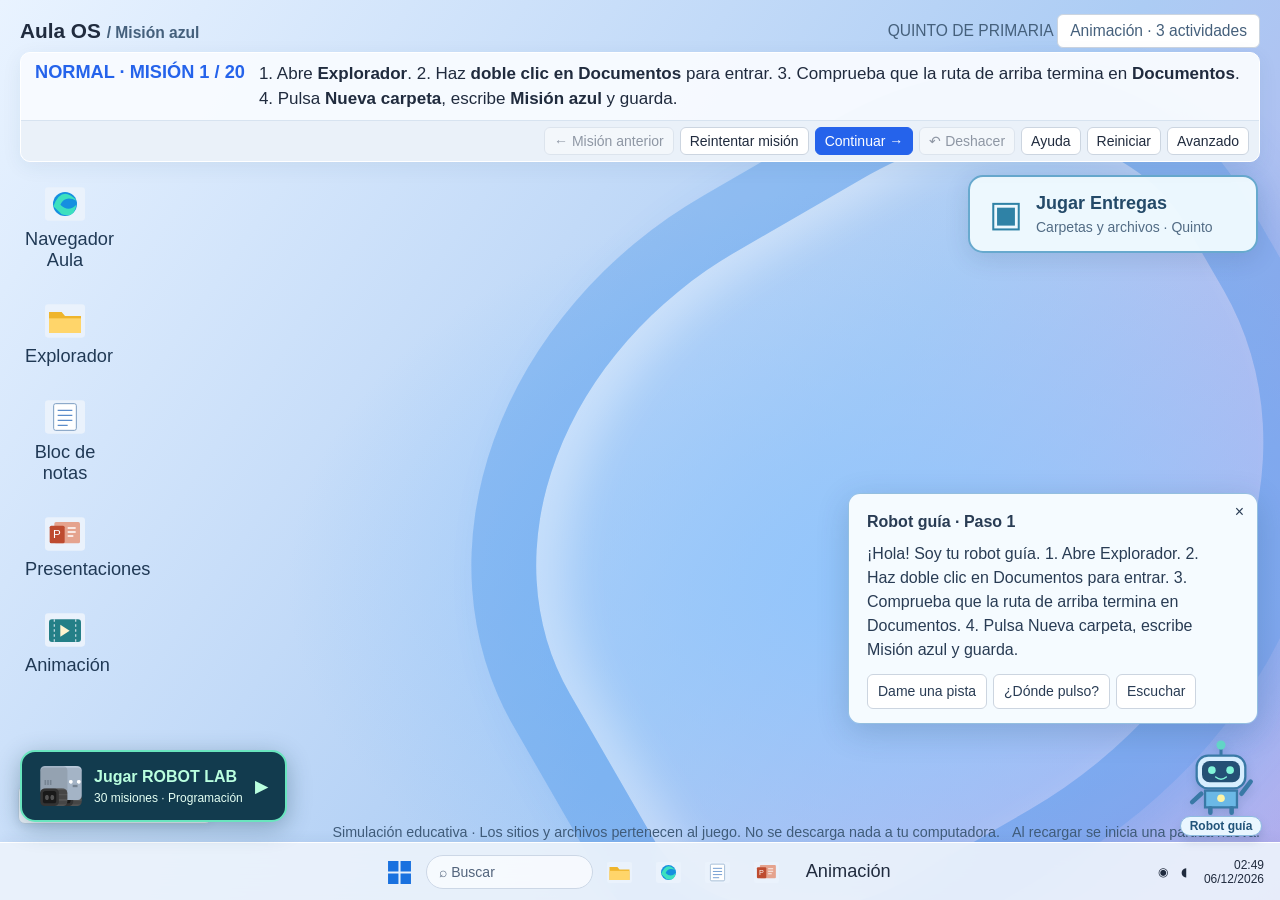
==== commit 598517bf: "Integra boton Jugar Entregas y 36 encargos adaptados a quinto de primaria" ====
--- a/index.html
+++ b/index.html
@@ -32,7 +32,7 @@
 #missionPanel{position:fixed;top:52px;left:20px;right:20px;z-index:10002;max-height:45vh;overflow:auto;border:1px solid #fff;border-radius:10px;background:#f8fbfff5;box-shadow:0 5px 20px #23426a12}#mission{position:static;max-height:none;overflow:visible;min-height:74px;border:0;border-radius:0;box-shadow:none;background:transparent;display:grid;grid-template-columns:auto minmax(0,1fr);gap:10px 18px;align-items:start;padding:14px 16px}#mission #instruction{min-width:0;width:100%;font-size:19px;line-height:1.6}#missionControls{display:flex;justify-content:flex-end;align-items:center;flex-wrap:wrap;gap:7px;padding:9px 12px;border-top:1px solid #d7e3f0;background:#eaf1f9}#missionControls button{white-space:nowrap;font-size:15px;padding:7px 10px}@media(max-width:650px){#missionPanel{top:43px;left:8px;right:8px;max-height:48vh}#mission{grid-template-columns:1fr;gap:6px;padding:10px 12px}#mission #instruction{font-size:17px}#missionControls{gap:5px;padding:7px}#missionControls button{font-size:13px;padding:6px 8px}}
 #missionPanel{max-height:30vh}#mission{min-height:0;padding:9px 14px;gap:8px 14px}#mission #instruction{font-size:17px;line-height:1.45}#missionControls{padding:6px 10px;gap:6px}#missionControls button{font-size:14px;padding:5px 9px}@media(max-width:650px){#missionPanel{max-height:35vh}#mission{grid-template-columns:auto minmax(0,1fr);padding:8px 10px;gap:8px}#mission .badge{white-space:normal;font-size:12px;max-width:95px}#mission #instruction{font-size:15px;line-height:1.4}}
 body.animations-mode > :not(#animations-screen){display:none!important}#animations-screen[hidden],#animations-screen iframe[hidden]{display:none!important}.animation-navigation{display:flex;gap:8px;flex-wrap:wrap;padding:10px 14px;background:#e4edf2;border-bottom:1px solid #c4d5df;flex:none}.animation-navigation button{font-size:15px;padding:9px 13px}.animation-navigation .active{background:#216e78;color:#fff;border-color:#216e78}.robot-game-launcher{position:fixed;left:20px;bottom:78px;z-index:10012;display:flex;align-items:center;gap:12px;background:#123b4e;color:#baffdf;padding:13px 18px;border:2px solid #69e5be;border-radius:15px;text-decoration:none;box-shadow:0 6px 24px #123b4e55;font:16px Segoe UI,Arial,sans-serif}.robot-game-launcher img{width:42px;height:42px;object-fit:contain}.robot-game-launcher small{display:block;font-size:12px;margin-top:5px;color:#e4fff3}.robot-game-launcher:hover{background:#20546b}.robot-game-launcher:focus-visible{outline:3px solid #ffce61;outline-offset:4px}@media(max-width:650px){.robot-game-launcher{left:10px;bottom:74px;padding:9px 12px;font-size:14px;gap:8px}.robot-game-launcher img{width:32px;height:32px}}
-</style><body><div id="wallpaper"></div><header><strong>Aula OS <span> / Misión azul</span></strong><span>QUINTO DE PRIMARIA <button onclick="launchTask('animations')">Animación · 3 actividades</button></span></header><div id="missionPanel"><section id="mission" aria-live="polite"><span class="badge" id="level"></span><div id="instruction"></div></section><nav id="missionControls" aria-label="Controles de las misiones"><button id="previousMission" disabled>← Misión anterior</button><button id="retryMission">Reintentar misión</button><button id="continue" class="primary">Continuar →</button><button id="undo" title="Deshacer · Ctrl/Cmd + Z" disabled>↶ Deshacer</button><button id="help">Ayuda</button><button id="reset">Reiniciar</button><button id="modeToggle" aria-pressed="false">Avanzado</button></nav></div><a href="robot-lab/" class="robot-game-launcher"><img src="robot-lab/assets/robot-idle.png" alt=""><div><b>Jugar ROBOT LAB</b><small>30 misiones · Programación</small></div><strong aria-hidden="true">▶</strong></a><main id="desktop"></main><div id="windows"></div><section id="start" hidden aria-label="Menú Inicio"><div class="start-brand"><span class="start-logo"></span><div><strong>Aula OS</strong><span>Tu espacio de trabajo</span></div></div><input id="startSearch" aria-label="Buscar aplicación" placeholder="Buscar una aplicación"><a href="robot-lab/" style="display:block;background:#123b4e;color:#baffdf;padding:12px;border-radius:10px;text-decoration:none;margin:8px 0;font-weight:bold">🤖 Jugar ROBOT LAB →</a><h3>Anclado</h3><div class="start-grid"><button data-app="browser" data-icon="browser"><span>Navegador Aula</span></button><button data-app="files" data-icon="folder"><span>Explorador</span></button><button data-app="note" data-icon="note"><span>Bloc de notas</span></button><button data-app="slides" data-icon="slides"><span>Presentaciones</span></button><button data-app="animations" data-icon="animation"><span>Animación · 3 actividades</span></button><button data-app="docs" data-icon="folder"><span>Documentos</span></button><button data-app="pictures" data-icon="picture"><span>Imágenes</span></button><button data-app="downloads" data-icon="download"><span>Descargas</span></button><button data-app="help" data-icon="help"><span>Ayuda</span></button><button id="guideToggle" data-icon="mouse"><span>Mouse guía: apagado</span></button></div><h3>Recomendados <span>Archivos recientes</span></h3><div id="startRecent"></div><div class="start-bottom"><span class="start-avatar" aria-hidden="true">A</span><span>Estudiante</span><button id="startRestart" aria-label="Reiniciar práctica" title="Reiniciar práctica"><svg viewBox="0 0 24 24" fill="none"><path d="M12 3v9M7 6a8 8 0 1 0 10 0" stroke="currentColor" stroke-width="2" stroke-linecap="round"/></svg></button></div></section><nav id="taskbar" aria-label="Barra de tareas"></nav><div id="context" hidden></div><aside id="missionBubble" role="status" aria-live="polite" hidden><button aria-label="Cerrar ayuda" class="bubble-close">×</button><strong>Robot guía</strong><p></p><div class="robot-actions"><button id="robotHint" type="button">Dame una pista</button><button id="robotPoint" type="button">¿Dónde pulso?</button><button id="robotRead" type="button">Escuchar</button></div></aside><button id="robotGuide" type="button" aria-label="Robot guía: explicar el paso actual" aria-expanded="false" data-mood="ready"><svg viewBox="0 0 100 100" aria-hidden="true"><path d="M50 9v12" stroke="#3979a6" stroke-width="4"/><circle class="robot-antenna" cx="50" cy="8" r="6" fill="#62d5c6"/><rect x="18" y="22" width="64" height="43" rx="15" fill="#d7eeff" stroke="#3979a6" stroke-width="3"/><rect x="25" y="29" width="50" height="28" rx="10" fill="#245075"/><g class="robot-eyes" fill="#81f4d9"><circle cx="38" cy="41" r="5"/><circle cx="62" cy="41" r="5"/></g><path d="M43 50q7 6 14 0" fill="none" stroke="#81f4d9" stroke-width="2" stroke-linecap="round"/><path d="M29 68h42v22H29Z" fill="#6bb8e6" stroke="#3979a6" stroke-width="3"/><circle cx="50" cy="78" r="5" fill="#fff4a4"/><path d="M24 72 12 83M36 91v6m28-6v6" stroke="#3979a6" stroke-width="6" stroke-linecap="round"/><path class="robot-arm" d="m77 72 12-16" stroke="#3979a6" stroke-width="6" stroke-linecap="round"/></svg><span>Robot guía</span></button><div id="toast" role="status" hidden></div><div id="dialog" hidden></div><footer>Simulación educativa · Los sitios y archivos pertenecen al juego. No se descarga nada a tu computadora. <span id="sessionStatus">Al recargar se inicia una partida nueva.</span></footer><div id="mouse" aria-hidden="true"></div>
+</style><style>#delivery-launcher{position:fixed;top:var(--workspace-top,170px);right:22px;z-index:2;display:flex;align-items:center;gap:13px;width:290px;padding:16px 19px;background:#f1fbfff2;border:2px solid #67a9ce;border-radius:15px;color:#244a69;text-decoration:none;box-shadow:0 6px 24px #16365b22;font:18px Segoe UI,Arial,sans-serif}#delivery-launcher>span{font-size:36px;color:#2f82a6}#delivery-launcher small{display:block;font-size:14px;margin-top:5px;color:#526c85}#delivery-launcher:hover{background:#def1ff}#delivery-launcher:focus-visible{outline:3px solid #e9aa2c;outline-offset:3px}@media(max-width:650px){#delivery-launcher{width:205px;right:10px;padding:11px;font-size:16px;gap:9px}#delivery-launcher>span{font-size:28px}#delivery-launcher small{font-size:12px}}</style><body><div id="wallpaper"></div><header><strong>Aula OS <span> / Misión azul</span></strong><span>QUINTO DE PRIMARIA <button onclick="launchTask('animations')">Animación · 3 actividades</button></span></header><div id="missionPanel"><section id="mission" aria-live="polite"><span class="badge" id="level"></span><div id="instruction"></div></section><nav id="missionControls" aria-label="Controles de las misiones"><button id="previousMission" disabled>← Misión anterior</button><button id="retryMission">Reintentar misión</button><button id="continue" class="primary">Continuar →</button><button id="undo" title="Deshacer · Ctrl/Cmd + Z" disabled>↶ Deshacer</button><button id="help">Ayuda</button><button id="reset">Reiniciar</button><button id="modeToggle" aria-pressed="false">Avanzado</button></nav></div><a href="robot-lab/" class="robot-game-launcher"><img src="robot-lab/assets/robot-idle.png" alt=""><div><b>Jugar ROBOT LAB</b><small>30 misiones · Programación</small></div><strong aria-hidden="true">▶</strong></a><main id="desktop"></main><a id="delivery-launcher" href="actividades/entregas/index.html"><span aria-hidden="true">▣</span><div><b>Jugar Entregas</b><small>Carpetas y archivos · Quinto</small></div></a><div id="windows"></div><section id="start" hidden aria-label="Menú Inicio"><div class="start-brand"><span class="start-logo"></span><div><strong>Aula OS</strong><span>Tu espacio de trabajo</span></div></div><input id="startSearch" aria-label="Buscar aplicación" placeholder="Buscar una aplicación"><a href="robot-lab/" style="display:block;background:#123b4e;color:#baffdf;padding:12px;border-radius:10px;text-decoration:none;margin:8px 0;font-weight:bold">🤖 Jugar ROBOT LAB →</a><a href="robot-lab/avanzado/" style="display:block;background:#5b3b83;color:#fff;padding:12px;border-radius:10px;text-decoration:none;margin:8px 0;font-weight:bold">🧠 ROBOT LAB Avanzado · Más lógica →</a><h3>Anclado</h3><div class="start-grid"><button data-app="browser" data-icon="browser"><span>Navegador Aula</span></button><button data-app="files" data-icon="folder"><span>Explorador</span></button><button data-app="note" data-icon="note"><span>Bloc de notas</span></button><button data-app="slides" data-icon="slides"><span>Presentaciones</span></button><button data-app="animations" data-icon="animation"><span>Animación · 3 actividades</span></button><button data-app="docs" data-icon="folder"><span>Documentos</span></button><button data-app="pictures" data-icon="picture"><span>Imágenes</span></button><button data-app="downloads" data-icon="download"><span>Descargas</span></button><button data-app="help" data-icon="help"><span>Ayuda</span></button><button id="guideToggle" data-icon="mouse"><span>Mouse guía: apagado</span></button></div><h3>Recomendados <span>Archivos recientes</span></h3><div id="startRecent"></div><div class="start-bottom"><span class="start-avatar" aria-hidden="true">A</span><span>Estudiante</span><button id="startRestart" aria-label="Reiniciar práctica" title="Reiniciar práctica"><svg viewBox="0 0 24 24" fill="none"><path d="M12 3v9M7 6a8 8 0 1 0 10 0" stroke="currentColor" stroke-width="2" stroke-linecap="round"/></svg></button></div></section><nav id="taskbar" aria-label="Barra de tareas"></nav><div id="context" hidden></div><aside id="missionBubble" role="status" aria-live="polite" hidden><button aria-label="Cerrar ayuda" class="bubble-close">×</button><strong>Robot guía</strong><p></p><div class="robot-actions"><button id="robotHint" type="button">Dame una pista</button><button id="robotPoint" type="button">¿Dónde pulso?</button><button id="robotRead" type="button">Escuchar</button></div></aside><button id="robotGuide" type="button" aria-label="Robot guía: explicar el paso actual" aria-expanded="false" data-mood="ready"><svg viewBox="0 0 100 100" aria-hidden="true"><path d="M50 9v12" stroke="#3979a6" stroke-width="4"/><circle class="robot-antenna" cx="50" cy="8" r="6" fill="#62d5c6"/><rect x="18" y="22" width="64" height="43" rx="15" fill="#d7eeff" stroke="#3979a6" stroke-width="3"/><rect x="25" y="29" width="50" height="28" rx="10" fill="#245075"/><g class="robot-eyes" fill="#81f4d9"><circle cx="38" cy="41" r="5"/><circle cx="62" cy="41" r="5"/></g><path d="M43 50q7 6 14 0" fill="none" stroke="#81f4d9" stroke-width="2" stroke-linecap="round"/><path d="M29 68h42v22H29Z" fill="#6bb8e6" stroke="#3979a6" stroke-width="3"/><circle cx="50" cy="78" r="5" fill="#fff4a4"/><path d="M24 72 12 83M36 91v6m28-6v6" stroke="#3979a6" stroke-width="6" stroke-linecap="round"/><path class="robot-arm" d="m77 72 12-16" stroke="#3979a6" stroke-width="6" stroke-linecap="round"/></svg><span>Robot guía</span></button><div id="toast" role="status" hidden></div><div id="dialog" hidden></div><footer>Simulación educativa · Los sitios y archivos pertenecen al juego. No se descarga nada a tu computadora. <span id="sessionStatus">Al recargar se inicia una partida nueva.</span></footer><div id="mouse" aria-hidden="true"></div>
 <script>
 'use strict';
 const $=s=>document.querySelector(s), svg=(body,bg='#eaf2fc')=>`<svg viewBox="0 0 120 100" xmlns="http://www.w3.org/2000/svg"><rect width="120" height="100" rx="10" fill="${bg}"/>${body}</svg>`;
